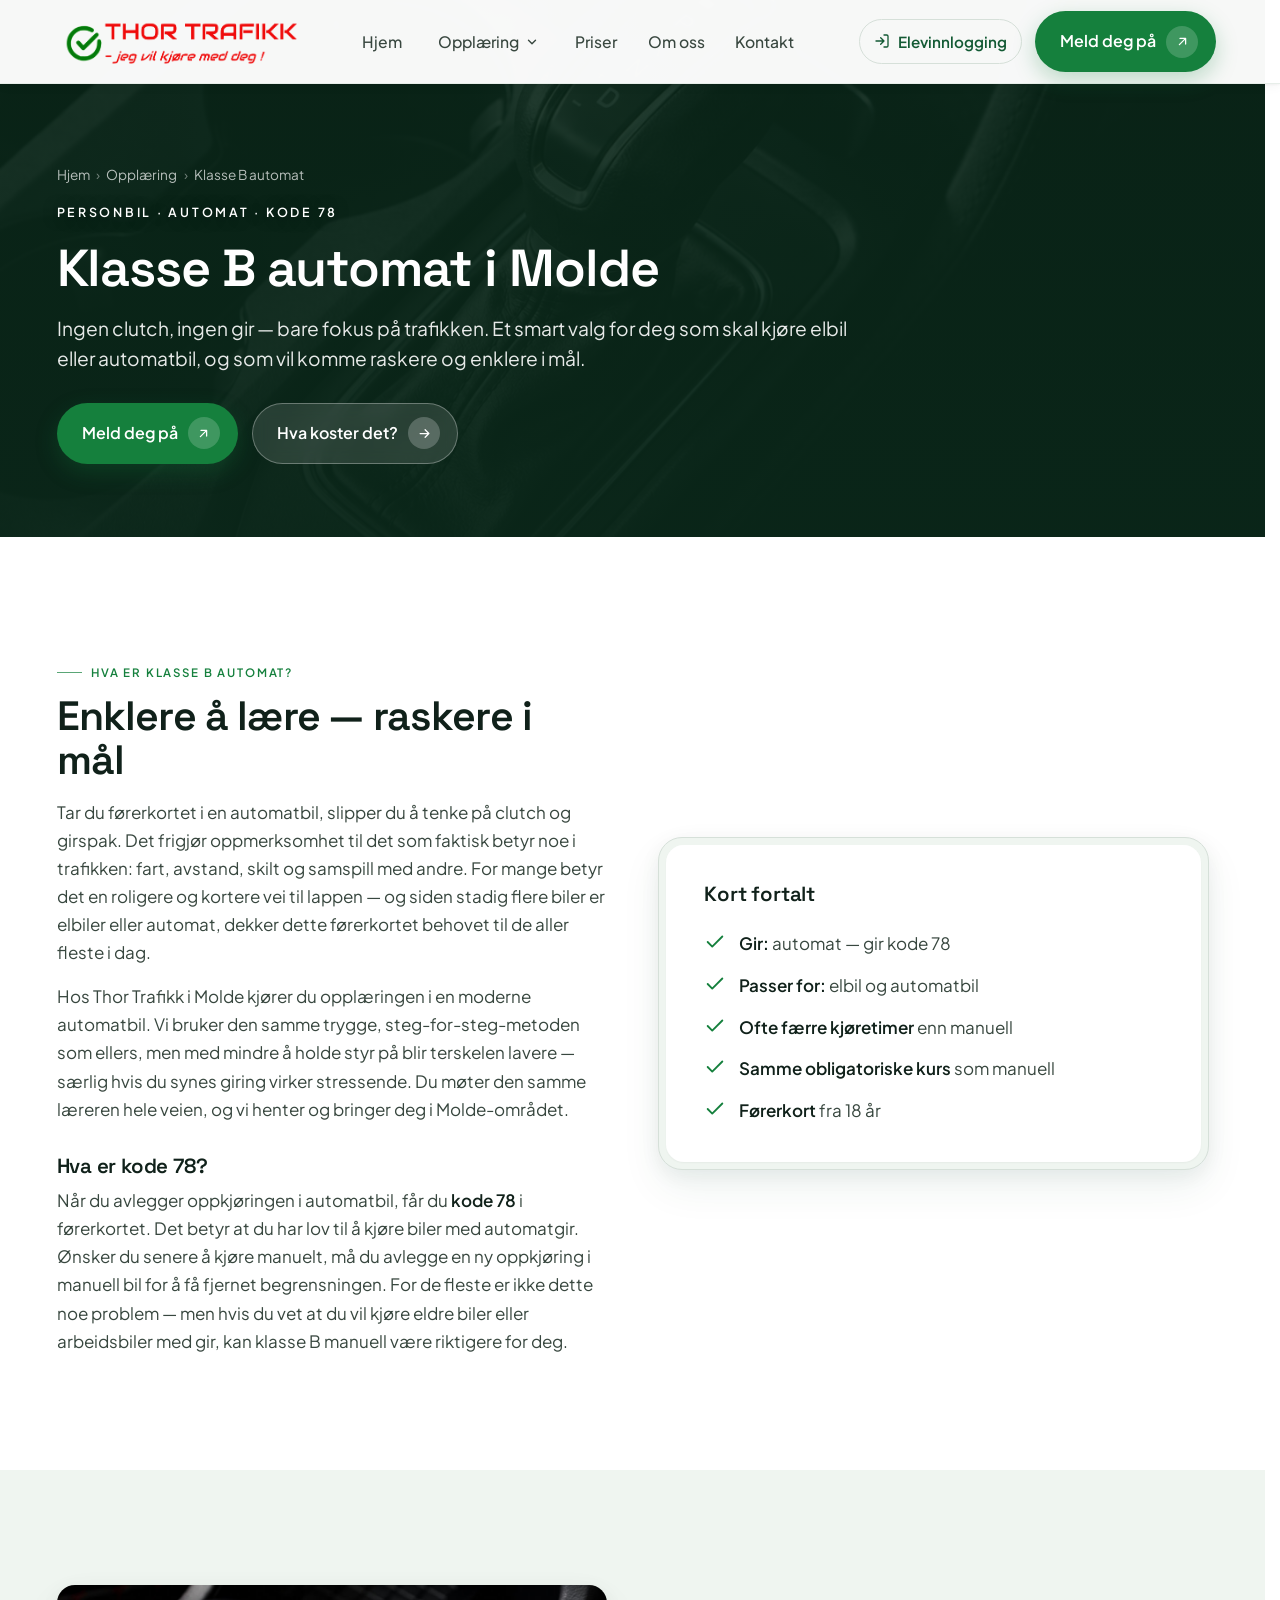
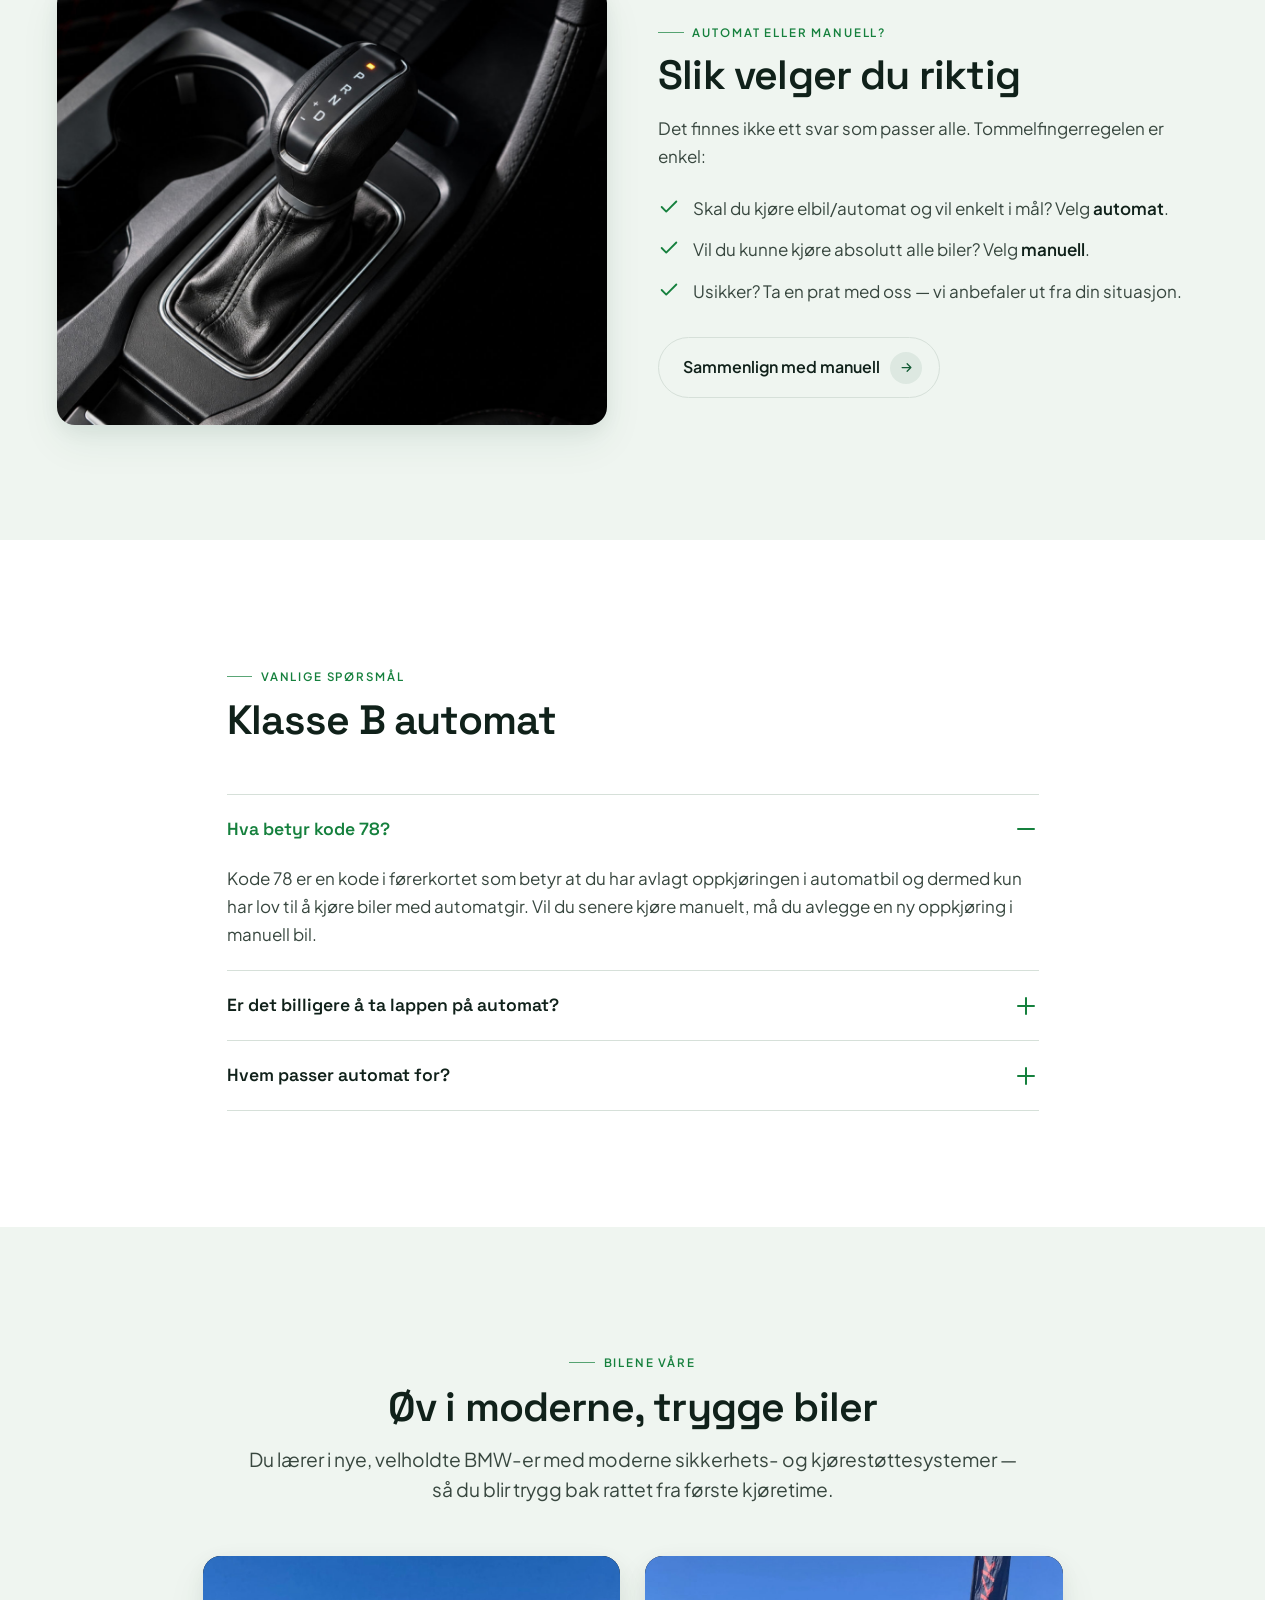
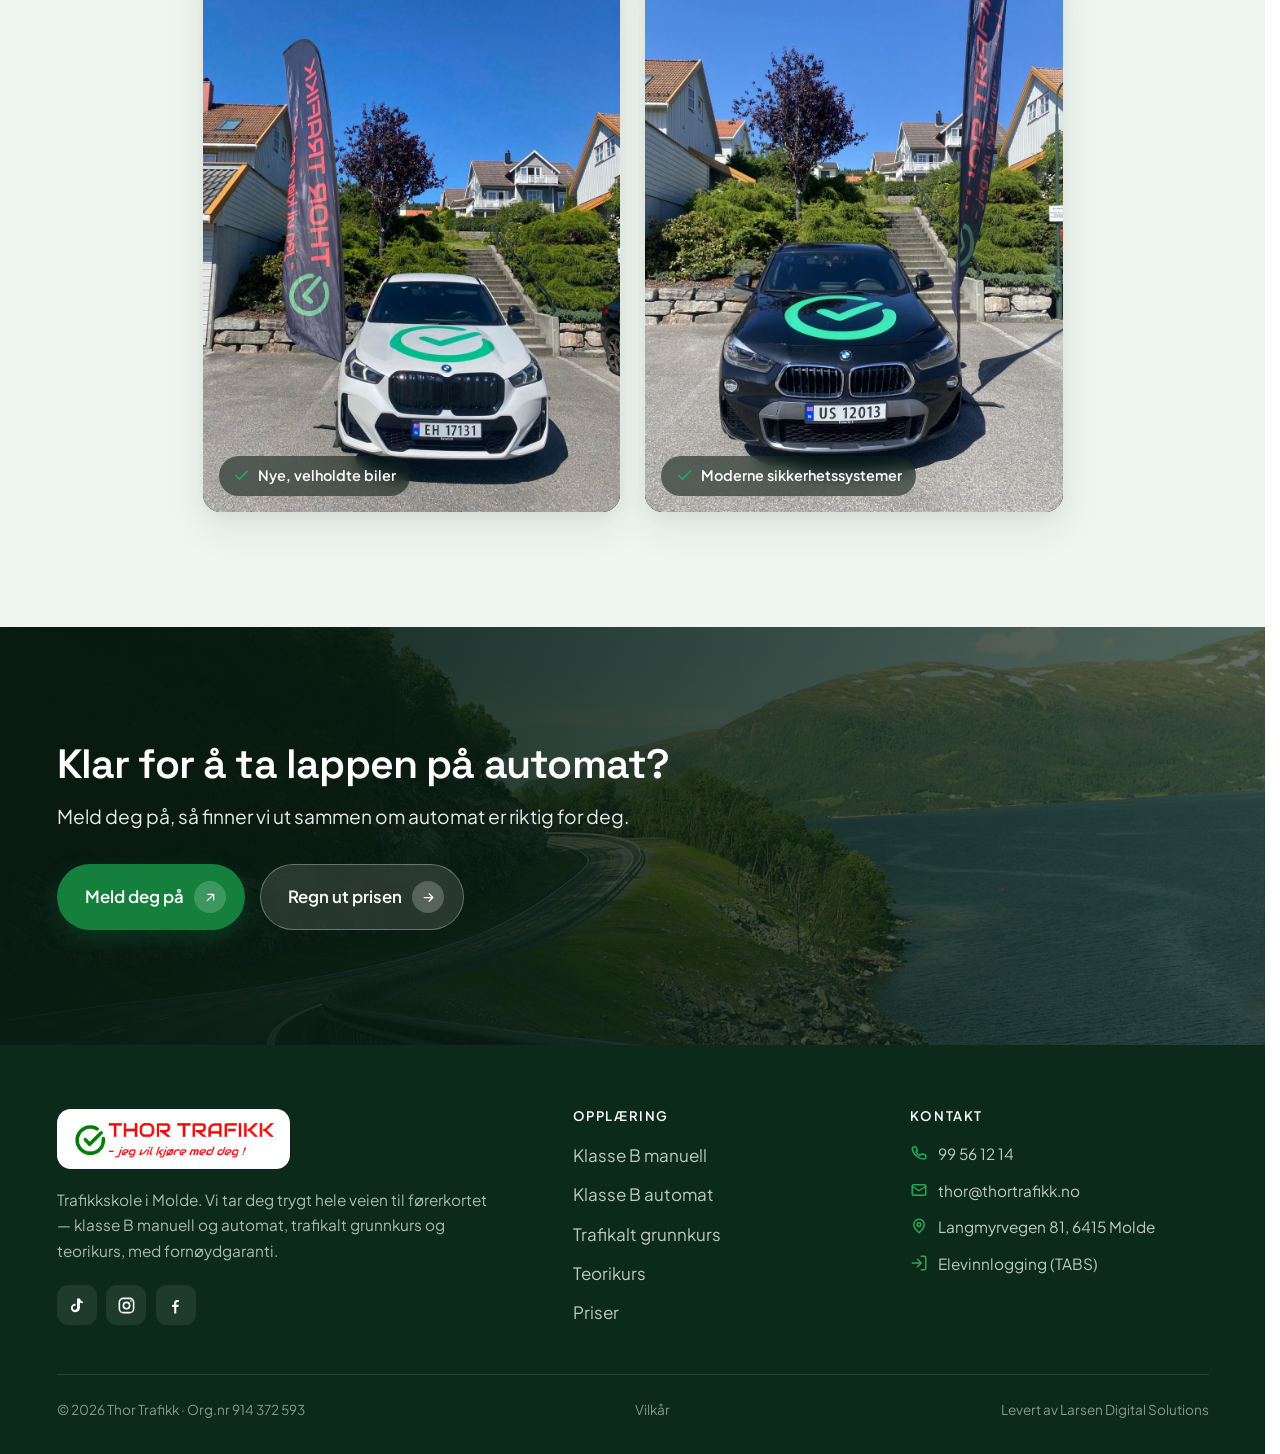
==== klasse-b-automat.html @ 15c7f337 "Thortrafikk – nettside-utkast (preview) Co-Authored-By: Claude Opus 4.8 <noreply@anthropic.com>" ====
<!DOCTYPE html>
<html lang="nb">
<head>
  <meta charset="UTF-8">
  <meta name="viewport" content="width=device-width, initial-scale=1">
  <script>document.documentElement.classList.add('js')</script>
  <title>Klasse B automat (kode 78) i Molde | Thor Trafikk</title>
  <meta name="description" content="Ta lappen på automat i Molde hos Thor Trafikk. Slipp clutch og gir — perfekt for elbil og automatbil. Lær hva kode 78 betyr, og meld deg på.">
  <link rel="canonical" href="https://www.thortrafikk.no/klasse-b-automat.html">
  <meta name="theme-color" content="#135A34">
  <link rel="icon" type="image/png" href="img/favicon.png">
  <link rel="apple-touch-icon" href="img/favicon.png">
  <meta property="og:type" content="website">
  <meta property="og:site_name" content="Thor Trafikk">
  <meta property="og:locale" content="nb_NO">
  <meta property="og:title" content="Klasse B automat (kode 78) i Molde | Thor Trafikk">
  <meta property="og:description" content="Ta lappen på automat i Molde. Slipp clutch og gir — perfekt for elbil og automatbil.">
  <meta property="og:url" content="https://www.thortrafikk.no/klasse-b-automat.html">
  <meta property="og:image" content="https://www.thortrafikk.no/img/og.jpg">
  <link rel="stylesheet" href="css/styles.css?v=4">
  <script type="application/ld+json">{"@context":"https://schema.org","@type":"BreadcrumbList","itemListElement":[{"@type":"ListItem","position":1,"name":"Hjem","item":"https://www.thortrafikk.no/"},{"@type":"ListItem","position":2,"name":"Opplæring","item":"https://www.thortrafikk.no/opplaering.html"},{"@type":"ListItem","position":3,"name":"Klasse B automat","item":"https://www.thortrafikk.no/klasse-b-automat.html"}]}</script>
  <script type="application/ld+json">{"@context":"https://schema.org","@type":"FAQPage","mainEntity":[{"@type":"Question","name":"Hva betyr kode 78?","acceptedAnswer":{"@type":"Answer","text":"Kode 78 er en kode i førerkortet som betyr at du har avlagt oppkjøringen i automatbil og dermed kun har lov til å kjøre biler med automatgir. Vil du senere kjøre manuelt, må du avlegge en ny oppkjøring i manuell bil."}},{"@type":"Question","name":"Er det billigere å ta lappen på automat?","acceptedAnswer":{"@type":"Answer","text":"De obligatoriske kursene er de samme som for manuell, så det er ikke formelt billigere. Men siden du slipper å lære clutch og gir, klarer mange seg med litt færre kjøretimer, og da kan totalprisen bli noe lavere."}},{"@type":"Question","name":"Hvem passer automat for?","acceptedAnswer":{"@type":"Answer","text":"Automat passer godt for deg som skal kjøre elbil eller automatbil, deg som vil komme raskere og enklere i mål, eller deg som synes giring er stressende. Vil du kunne kjøre alle biltyper, bør du velge manuell."}}]}</script>
  <script type="application/ld+json">{"@context":"https://schema.org","@type":"Service","name":"Klasse B automat (kode 78) — kjøreopplæring i Molde","serviceType":"Føreropplæring klasse B automat (kode 78)","provider":{"@type":"LocalBusiness","name":"Thor Trafikk","@id":"https://www.thortrafikk.no/#trafikkskole"},"areaServed":{"@type":"City","name":"Molde"},"url":"https://www.thortrafikk.no/klasse-b-automat.html","description":"Kjøreopplæring for førerkort klasse B på automatgir (kode 78) i Molde. Perfekt for elbil og automatbil."}</script>
</head>
<body>
  <a href="#hovedinnhold" class="skip-link">Hopp til innhold</a>

  <header class="nav">
    <div class="container nav__inner">
      <a class="brand" href="index.html" aria-label="Thor Trafikk, forside"><img decoding="async" class="brand__logo" src="img/logo.png" alt="Thor Trafikk" width="1054" height="199"></a>
      <nav class="nav__links" aria-label="Hovedmeny">
        <a href="index.html">Hjem</a>
        <div class="has-dd">
          <button class="dd__btn" aria-haspopup="true" aria-expanded="false">Opplæring<svg viewBox="0 0 24 24" fill="none" stroke="currentColor" stroke-width="2.4" stroke-linecap="round" stroke-linejoin="round" aria-hidden="true"><path d="m6 9 6 6 6-6"/></svg></button>
          <div class="dd__panel" role="menu">
            <a href="opplaering.html" role="menuitem"><span class="dd__ic"><svg viewBox="0 0 24 24" fill="none" stroke="currentColor" stroke-width="2" stroke-linecap="round" stroke-linejoin="round"><path d="M4 6h16M4 12h16M4 18h10"/></svg></span><span><b>All opplæring</b><span>Oversikt og slik tar du lappen</span></span></a>
            <a href="klasse-b-manuell.html" role="menuitem"><span class="dd__ic"><svg viewBox="0 0 24 24" fill="none" stroke="currentColor" stroke-width="2" stroke-linecap="round" stroke-linejoin="round"><path d="M5 13l1.5-4.5A2 2 0 0 1 8.4 7h7.2a2 2 0 0 1 1.9 1.5L19 13M5 13h14v4H5z"/><circle cx="8" cy="17" r="1.4"/><circle cx="16" cy="17" r="1.4"/></svg></span><span><b>Klasse B – manuell</b><span>Personbil med gir</span></span></a>
            <a href="klasse-b-automat.html" role="menuitem" aria-current="page"><span class="dd__ic"><svg viewBox="0 0 24 24" fill="none" stroke="currentColor" stroke-width="2" stroke-linecap="round" stroke-linejoin="round"><path d="M5 13l1.5-4.5A2 2 0 0 1 8.4 7h7.2a2 2 0 0 1 1.9 1.5L19 13M5 13h14v4H5z"/><circle cx="8" cy="17" r="1.4"/><circle cx="16" cy="17" r="1.4"/></svg></span><span><b>Klasse B – automat</b><span>Kode 78 · enklere å lære</span></span></a>
            <a href="trafikalt-grunnkurs.html" role="menuitem"><span class="dd__ic"><svg viewBox="0 0 24 24" fill="none" stroke="currentColor" stroke-width="2" stroke-linecap="round" stroke-linejoin="round"><path d="M12 3 2 8l10 5 10-5-10-5Z"/><path d="M6 10v5c0 1 2.7 2.5 6 2.5s6-1.5 6-2.5v-5"/></svg></span><span><b>Trafikalt grunnkurs</b><span>Første steg · fra 15 år</span></span></a>
            <a href="teorikurs.html" role="menuitem"><span class="dd__ic"><svg viewBox="0 0 24 24" fill="none" stroke="currentColor" stroke-width="2" stroke-linecap="round" stroke-linejoin="round"><path d="M4 5h12a2 2 0 0 1 2 2v12H6a2 2 0 0 1-2-2V5Z"/><path d="M9 9h6M9 13h4"/></svg></span><span><b>Teorikurs</b><span>Øv på teorien · gratis quiz</span></span></a>
          </div>
        </div>
        <a href="priser.html">Priser</a>
        <a href="om-oss.html">Om oss</a>
        <a href="kontakt.html">Kontakt</a>
      </nav>
      <div class="nav__cta">
        <a class="nav__login" href="https://tabs.no/start" target="_blank" rel="noopener" aria-label="Elevinnlogging i TABS (åpner nytt vindu)"><svg viewBox="0 0 24 24" fill="none" stroke="currentColor" stroke-width="2" stroke-linecap="round" stroke-linejoin="round" aria-hidden="true"><path d="M15 3h4a2 2 0 0 1 2 2v14a2 2 0 0 1-2 2h-4"/><path d="M10 17 15 12 10 7M15 12H3"/></svg> Elevinnlogging</a>
        <a class="btn btn--primary" href="kontakt.html">Meld deg på<span class="btn__icon" aria-hidden="true"><svg viewBox="0 0 24 24" fill="none" stroke="currentColor" stroke-width="2" stroke-linecap="round" stroke-linejoin="round"><path d="M7 17 17 7M8 7h9v9"/></svg></span></a>
      </div>
      <button class="nav__burger" aria-label="Åpne meny" aria-expanded="false" aria-controls="mobilmeny"><span></span><span></span><span></span></button>
    </div>
  </header>

  <div class="mobile-menu" id="mobilmeny">
    <a class="m-link" href="index.html">Hjem</a>
    <a class="m-link" href="opplaering.html">Opplæring</a>
    <div class="m-sub"><a href="klasse-b-manuell.html">Klasse B manuell</a><a href="klasse-b-automat.html">Klasse B automat</a><a href="trafikalt-grunnkurs.html">Trafikalt grunnkurs</a><a href="teorikurs.html">Teorikurs</a></div>
    <a class="m-link" href="priser.html">Priser</a>
    <a class="m-link" href="om-oss.html">Om oss</a>
    <a class="m-link" href="kontakt.html">Kontakt</a>
    <div class="mobile-menu__foot"><a class="btn btn--ghost btn--block" href="https://tabs.no/start" target="_blank" rel="noopener">Elevinnlogging<span class="btn__icon" aria-hidden="true"><svg viewBox="0 0 24 24" fill="none" stroke="currentColor" stroke-width="2" stroke-linecap="round" stroke-linejoin="round"><path d="M15 3h4a2 2 0 0 1 2 2v14a2 2 0 0 1-2 2h-4"/><path d="M10 17 15 12 10 7M15 12H3"/></svg></span></a><a class="btn btn--primary btn--block" href="kontakt.html">Meld deg på<span class="btn__icon" aria-hidden="true"><svg viewBox="0 0 24 24" fill="none" stroke="currentColor" stroke-width="2" stroke-linecap="round" stroke-linejoin="round"><path d="M7 17 17 7M8 7h9v9"/></svg></span></a></div>
  </div>

  <main id="hovedinnhold">

    <section class="subhero">
      <div class="subhero__bg" aria-hidden="true"><img decoding="async" src="img/automat.jpg" alt="" width="1920" height="900"></div>
      <div class="subhero__scrim" aria-hidden="true"></div>
      <span data-nav-sentinel style="position:absolute;top:60px;height:1px;width:1px"></span>
      <div class="container">
        <nav class="crumbs" aria-label="Brødsmuler"><a href="index.html">Hjem</a><span>›</span><a href="opplaering.html">Opplæring</a><span>›</span> Klasse B automat</nav>
        <span class="eyebrow" style="margin-top:1rem">Personbil · automat · kode 78</span>
        <h1>Klasse B automat i Molde</h1>
        <p class="lead">Ingen clutch, ingen gir — bare fokus på trafikken. Et smart valg for deg som skal kjøre elbil eller automatbil, og som vil komme raskere og enklere i mål.</p>
        <div class="btn-row"><a class="btn btn--primary" href="kontakt.html">Meld deg på<span class="btn__icon" aria-hidden="true"><svg viewBox="0 0 24 24" fill="none" stroke="currentColor" stroke-width="2" stroke-linecap="round" stroke-linejoin="round"><path d="M7 17 17 7M8 7h9v9"/></svg></span></a><a class="btn btn--glass" href="priser.html#kalkulator">Hva koster det?<span class="btn__icon" aria-hidden="true"><svg viewBox="0 0 24 24" fill="none" stroke="currentColor" stroke-width="2" stroke-linecap="round" stroke-linejoin="round"><path d="M5 12h14M13 6l6 6-6 6"/></svg></span></a></div>
      </div>
    </section>

    <section class="section">
      <div class="container">
        <div class="split">
          <div class="reveal prose">
            <span class="eyebrow">Hva er klasse B automat?</span>
            <h2 style="margin:.7rem 0 1rem">Enklere å lære — raskere i mål</h2>
            <p>Tar du førerkortet i en automatbil, slipper du å tenke på clutch og girspak. Det frigjør oppmerksomhet til det som faktisk betyr noe i trafikken: fart, avstand, skilt og samspill med andre. For mange betyr det en roligere og kortere vei til lappen — og siden stadig flere biler er elbiler eller automat, dekker dette førerkortet behovet til de aller fleste i dag.</p>
            <p>Hos Thor Trafikk i Molde kjører du opplæringen i en moderne automatbil. Vi bruker den samme trygge, steg-for-steg-metoden som ellers, men med mindre å holde styr på blir terskelen lavere — særlig hvis du synes giring virker stressende. Du møter den samme læreren hele veien, og vi henter og bringer deg i Molde-området.</p>
            <h3>Hva er kode 78?</h3>
            <p>Når du avlegger oppkjøringen i automatbil, får du <strong>kode 78</strong> i førerkortet. Det betyr at du har lov til å kjøre biler med automatgir. Ønsker du senere å kjøre manuelt, må du avlegge en ny oppkjøring i manuell bil for å få fjernet begrensningen. For de fleste er ikke dette noe problem — men hvis du vet at du vil kjøre eldre biler eller arbeidsbiler med gir, kan <a href="klasse-b-manuell.html">klasse B manuell</a> være riktigere for deg.</p>
          </div>
          <div class="reveal" data-delay="1">
            <div class="bezel"><div class="bezel__inner">
              <h3 style="margin-bottom:1rem">Kort fortalt</h3>
              <ul class="ticks">
                <li><svg viewBox="0 0 24 24" fill="none" stroke="currentColor" stroke-width="2" stroke-linecap="round" stroke-linejoin="round" aria-hidden="true"><path d="M20 6 9 17l-5-5"/></svg><span><strong>Gir:</strong> automat — gir kode 78</span></li>
                <li><svg viewBox="0 0 24 24" fill="none" stroke="currentColor" stroke-width="2" stroke-linecap="round" stroke-linejoin="round" aria-hidden="true"><path d="M20 6 9 17l-5-5"/></svg><span><strong>Passer for:</strong> elbil og automatbil</span></li>
                <li><svg viewBox="0 0 24 24" fill="none" stroke="currentColor" stroke-width="2" stroke-linecap="round" stroke-linejoin="round" aria-hidden="true"><path d="M20 6 9 17l-5-5"/></svg><span><strong>Ofte færre kjøretimer</strong> enn manuell</span></li>
                <li><svg viewBox="0 0 24 24" fill="none" stroke="currentColor" stroke-width="2" stroke-linecap="round" stroke-linejoin="round" aria-hidden="true"><path d="M20 6 9 17l-5-5"/></svg><span><strong>Samme obligatoriske kurs</strong> som manuell</span></li>
                <li><svg viewBox="0 0 24 24" fill="none" stroke="currentColor" stroke-width="2" stroke-linecap="round" stroke-linejoin="round" aria-hidden="true"><path d="M20 6 9 17l-5-5"/></svg><span><strong>Førerkort</strong> fra 18 år</span></li>
              </ul>
            </div></div>
          </div>
        </div>
      </div>
    </section>

    <section class="section section--soft">
      <div class="container">
        <div class="split split--media-first">
          <div class="split__media reveal"><img decoding="async" src="img/automat.jpg" alt="Automatbil til kjøreopplæring i Molde — Thor Trafikk" loading="lazy" width="1000" height="800"></div>
          <div class="reveal" data-delay="1">
            <span class="eyebrow">Automat eller manuell?</span>
            <h2 style="margin:.7rem 0 1rem">Slik velger du riktig</h2>
            <p class="measure">Det finnes ikke ett svar som passer alle. Tommelfingerregelen er enkel:</p>
            <ul class="ticks">
              <li><svg viewBox="0 0 24 24" fill="none" stroke="currentColor" stroke-width="2" stroke-linecap="round" stroke-linejoin="round" aria-hidden="true"><path d="M20 6 9 17l-5-5"/></svg><span>Skal du kjøre elbil/automat og vil enkelt i mål? Velg <strong>automat</strong>.</span></li>
              <li><svg viewBox="0 0 24 24" fill="none" stroke="currentColor" stroke-width="2" stroke-linecap="round" stroke-linejoin="round" aria-hidden="true"><path d="M20 6 9 17l-5-5"/></svg><span>Vil du kunne kjøre absolutt alle biler? Velg <strong>manuell</strong>.</span></li>
              <li><svg viewBox="0 0 24 24" fill="none" stroke="currentColor" stroke-width="2" stroke-linecap="round" stroke-linejoin="round" aria-hidden="true"><path d="M20 6 9 17l-5-5"/></svg><span>Usikker? Ta en prat med oss — vi anbefaler ut fra din situasjon.</span></li>
            </ul>
            <div class="btn-row mt-2"><a class="btn btn--ghost" href="klasse-b-manuell.html">Sammenlign med manuell<span class="btn__icon" aria-hidden="true"><svg viewBox="0 0 24 24" fill="none" stroke="currentColor" stroke-width="2" stroke-linecap="round" stroke-linejoin="round"><path d="M5 12h14M13 6l6 6-6 6"/></svg></span></a></div>
          </div>
        </div>
      </div>
    </section>

    <section class="section">
      <div class="container container--narrow">
        <div class="section-head reveal"><span class="eyebrow">Vanlige spørsmål</span><h2>Klasse B automat</h2></div>
        <div class="faq reveal">
          <details open id="sp-kode"><summary>Hva betyr kode 78? <span class="faq__icon" aria-hidden="true"></span></summary><div class="faq__body"><p>Kode 78 er en kode i førerkortet som betyr at du har avlagt oppkjøringen i automatbil og dermed kun har lov til å kjøre biler med automatgir. Vil du senere kjøre manuelt, må du avlegge en ny oppkjøring i manuell bil.</p></div></details>
          <details id="sp-billig"><summary>Er det billigere å ta lappen på automat? <span class="faq__icon" aria-hidden="true"></span></summary><div class="faq__body"><p>De obligatoriske kursene er de samme som for manuell, så det er ikke formelt billigere. Men siden du slipper å lære clutch og gir, klarer mange seg med litt færre kjøretimer, og da kan totalprisen bli noe lavere.</p></div></details>
          <details id="sp-passer"><summary>Hvem passer automat for? <span class="faq__icon" aria-hidden="true"></span></summary><div class="faq__body"><p>Automat passer godt for deg som skal kjøre elbil eller automatbil, deg som vil komme raskere og enklere i mål, eller deg som synes giring er stressende. Vil du kunne kjøre alle biltyper, bør du velge manuell.</p></div></details>
        </div>
      </div>
    </section>

    <!-- ===================== BILENE VÅRE ===================== -->
    <section class="section section--soft">
      <div class="container">
        <div class="section-head section-head--center reveal">
          <span class="eyebrow eyebrow--center">Bilene våre</span>
          <h2>Øv i moderne, trygge biler</h2>
          <p class="lead">Du lærer i nye, velholdte BMW-er med moderne sikkerhets- og kjørestøttesystemer — så du blir trygg bak rattet fra første kjøretime.</p>
        </div>
        <div class="cars">
          <figure class="car reveal">
            <img decoding="async" src="img/bil-hvit.jpg" alt="Skolebil hos Thor Trafikk i Molde — hvit BMW" loading="lazy" width="1080" height="1440">
            <figcaption><svg viewBox="0 0 24 24" fill="none" stroke="currentColor" stroke-width="2.4" stroke-linecap="round" stroke-linejoin="round" aria-hidden="true"><path d="M20 6 9 17l-5-5"/></svg>Nye, velholdte biler</figcaption>
          </figure>
          <figure class="car reveal" data-delay="1">
            <img decoding="async" src="img/bil-sort.jpg" alt="Skolebil hos Thor Trafikk i Molde — sort BMW" loading="lazy" width="1536" height="2048">
            <figcaption><svg viewBox="0 0 24 24" fill="none" stroke="currentColor" stroke-width="2.4" stroke-linecap="round" stroke-linejoin="round" aria-hidden="true"><path d="M20 6 9 17l-5-5"/></svg>Moderne sikkerhetssystemer</figcaption>
          </figure>
        </div>
      </div>
    </section>

    <section class="cta-band section">
      <div class="cta-band__bg" aria-hidden="true"><img decoding="async" src="img/road.jpg" alt="" loading="lazy" width="1920" height="900"></div>
      <div class="cta-band__scrim" aria-hidden="true"></div>
      <div class="container reveal"><div style="max-width:54ch"><h2>Klar for å ta lappen på automat?</h2><p class="lead mt-1">Meld deg på, så finner vi ut sammen om automat er riktig for deg.</p><div class="btn-row mt-2"><a class="btn btn--primary btn--lg" href="kontakt.html">Meld deg på<span class="btn__icon" aria-hidden="true"><svg viewBox="0 0 24 24" fill="none" stroke="currentColor" stroke-width="2" stroke-linecap="round" stroke-linejoin="round"><path d="M7 17 17 7M8 7h9v9"/></svg></span></a><a class="btn btn--glass btn--lg" href="priser.html#kalkulator">Regn ut prisen<span class="btn__icon" aria-hidden="true"><svg viewBox="0 0 24 24" fill="none" stroke="currentColor" stroke-width="2" stroke-linecap="round" stroke-linejoin="round"><path d="M5 12h14M13 6l6 6-6 6"/></svg></span></a></div></div></div>
    </section>

  </main>

  <footer class="footer">
    <div class="container">
      <div class="footer__grid">
        <div><a class="brand" href="index.html" aria-label="Thor Trafikk, forside"><img decoding="async" class="brand__logo" src="img/logo.png" alt="Thor Trafikk" width="1054" height="199"></a><p class="footer__about">Trafikkskole i Molde. Vi tar deg trygt hele veien til førerkortet — klasse B manuell og automat, trafikalt grunnkurs og teorikurs, med fornøydgaranti.</p>
          <div class="footer__social"><a href="https://www.tiktok.com/@trafikkthor" target="_blank" rel="noopener" aria-label="Følg Thor Trafikk på TikTok"><svg viewBox="0 0 24 24" fill="currentColor" aria-hidden="true"><path d="M16.5 3c.32 2.06 1.5 3.55 3.5 3.86v2.4c-1.27.09-2.5-.27-3.66-1.02v6.66c0 3.43-2.66 5.6-5.86 5.6-3.06 0-5.48-2.4-5.48-5.45 0-3.2 2.66-5.5 5.86-5.32v2.66c-.3-.08-.62-.13-.95-.13-1.5 0-2.66 1.2-2.66 2.66 0 1.5 1.16 2.66 2.66 2.66 1.55 0 2.78-1.16 2.78-2.95V3h3.27Z"/></svg></a><a href="https://www.instagram.com/thor.trafikk/" target="_blank" rel="noopener" aria-label="Følg Thor Trafikk på Instagram"><svg viewBox="0 0 24 24" fill="none" stroke="currentColor" stroke-width="2" stroke-linecap="round" stroke-linejoin="round" aria-hidden="true"><rect x="3" y="3" width="18" height="18" rx="5"/><circle cx="12" cy="12" r="4"/><circle cx="17.5" cy="6.5" r="1" fill="currentColor" stroke="none"/></svg></a><a href="https://www.facebook.com/p/Thor-Trafikk-100091266043605/" target="_blank" rel="noopener" aria-label="Følg Thor Trafikk på Facebook"><svg viewBox="0 0 24 24" fill="currentColor" aria-hidden="true"><path d="M13 22v-8h2.7l.4-3H13V9.1c0-.87.3-1.46 1.56-1.46H16.2V5.02C15.86 4.97 14.84 4.9 13.85 4.9c-2.06 0-3.47 1.26-3.47 3.57V11H7.7v3h2.68v8H13Z"/></svg></a></div></div>
        <div><h4>Opplæring</h4><ul><li><a href="klasse-b-manuell.html">Klasse B manuell</a></li><li><a href="klasse-b-automat.html">Klasse B automat</a></li><li><a href="trafikalt-grunnkurs.html">Trafikalt grunnkurs</a></li><li><a href="teorikurs.html">Teorikurs</a></li><li><a href="priser.html">Priser</a></li></ul></div>
        <div><h4>Kontakt</h4><ul class="footer__contact"><li><svg viewBox="0 0 24 24" fill="none" stroke="currentColor" stroke-width="2" stroke-linecap="round" stroke-linejoin="round" aria-hidden="true"><path d="M5 4h3l2 5-2 1.5a11 11 0 0 0 5 5L16 13l5 2v3a2 2 0 0 1-2 2A16 16 0 0 1 3 6a2 2 0 0 1 2-2Z"/></svg><a href="tel:+4799561214">99 56 12 14</a></li><li><svg viewBox="0 0 24 24" fill="none" stroke="currentColor" stroke-width="2" stroke-linecap="round" stroke-linejoin="round" aria-hidden="true"><rect x="3" y="5" width="18" height="14" rx="2"/><path d="m3 7 9 6 9-6"/></svg><a href="mailto:thor@thortrafikk.no">thor@thortrafikk.no</a></li><li><svg viewBox="0 0 24 24" fill="none" stroke="currentColor" stroke-width="2" stroke-linecap="round" stroke-linejoin="round" aria-hidden="true"><path d="M12 21s-7-6.5-7-11a7 7 0 0 1 14 0c0 4.5-7 11-7 11Z"/><circle cx="12" cy="10" r="2.5"/></svg><span>Langmyrvegen 81, 6415 Molde</span></li><li><svg viewBox="0 0 24 24" fill="none" stroke="currentColor" stroke-width="2" stroke-linecap="round" stroke-linejoin="round" aria-hidden="true"><path d="M15 3h4a2 2 0 0 1 2 2v14a2 2 0 0 1-2 2h-4"/><path d="M10 17 15 12 10 7M15 12H3"/></svg><a href="https://tabs.no/start" target="_blank" rel="noopener">Elevinnlogging (TABS)</a></li></ul></div>
      </div>
      <div class="footer__bar"><span>© <span data-year>2026</span> Thor Trafikk · Org.nr 914 372 593</span><a href="vilkar.html">Vilkår</a><span>Levert av Larsen Digital Solutions</span></div>
    </div>
  </footer>

  <div class="mbar"><a class="btn btn--ghost" href="priser.html">Se priser</a><a class="btn btn--primary" href="kontakt.html">Meld deg på<span class="btn__icon" aria-hidden="true"><svg viewBox="0 0 24 24" fill="none" stroke="currentColor" stroke-width="2" stroke-linecap="round" stroke-linejoin="round"><path d="M7 17 17 7M8 7h9v9"/></svg></span></a></div>
  <script src="js/main.js?v=5" defer></script>
</body>
</html>
---- css/styles.css ----
/* =====================================================================
   Thor Trafikk — designsystem (Molde)
   Palett: "Veibane". Grønn = funksjonell aksent (handling/godkjent),
   rød = sjelden merkevare-spark (logo, tynn understrek), gull = stjerner.
   Radius: knapper = pill, kort = 18px, input = 10px.
   Fonter: Space Grotesk (display) + Plus Jakarta Sans (brødtekst), selvhostet.
   ===================================================================== */

/* ---------- Fonter ---------- */
@font-face { font-family: 'Space Grotesk'; font-style: normal; font-weight: 500; font-display: swap; src: url('../fonts/space-grotesk-500.woff2') format('woff2'); }
@font-face { font-family: 'Space Grotesk'; font-style: normal; font-weight: 600; font-display: swap; src: url('../fonts/space-grotesk-600.woff2') format('woff2'); }
@font-face { font-family: 'Space Grotesk'; font-style: normal; font-weight: 700; font-display: swap; src: url('../fonts/space-grotesk-700.woff2') format('woff2'); }
@font-face { font-family: 'Plus Jakarta Sans'; font-style: normal; font-weight: 400; font-display: swap; src: url('../fonts/jakarta-400.woff2') format('woff2'); }
@font-face { font-family: 'Plus Jakarta Sans'; font-style: normal; font-weight: 500; font-display: swap; src: url('../fonts/jakarta-500.woff2') format('woff2'); }
@font-face { font-family: 'Plus Jakarta Sans'; font-style: normal; font-weight: 600; font-display: swap; src: url('../fonts/jakarta-600.woff2') format('woff2'); }
@font-face { font-family: 'Plus Jakarta Sans'; font-style: normal; font-weight: 700; font-display: swap; src: url('../fonts/jakarta-700.woff2') format('woff2'); }

/* ---------- Tokens ---------- */
:root {
  --ink: #10211A;          /* tekst */
  --ink-2: #38473F;        /* sekundær tekst */
  --muted: #5E6E64;        /* dempet */
  --brand: #135A34;        /* dyp gran: solid-nav-lenker, aksent på lyst */
  --brand-dark: #0D4226;
  --accent: #15803D;       /* CTA-bakgrunn (hvit tekst, AA ~5:1) */
  --accent-hover: #11682F;
  --accent-bright: #28A85A;/* dekor: fokusring, ikon-uthev */
  --spark: #D7261E;        /* logo-rød: sjelden merkevare-spark */
  --gold: #F4B740;         /* anmeldelses-stjerner */
  --bg: #FFFFFF;
  --bg-soft: #EFF5F0;      /* myk grønn seksjonsbakgrunn */
  --bg-deep: #0C2A1A;      /* mørk grønn seksjon / footer */
  --surface: #FFFFFF;
  --hairline: #D6E0D9;
  --hairline-soft: #E7EEE9;

  --r-card: 18px;
  --r-card-inner: 12px;
  --r-input: 10px;
  --r-sm: 8px;
  --r-pill: 999px;

  --shadow-sm: 0 1px 2px rgba(16,33,26,.04), 0 3px 10px rgba(16,33,26,.04);
  --shadow-md: 0 6px 20px rgba(16,33,26,.06), 0 18px 40px rgba(19,90,52,.07);
  --shadow-lg: 0 30px 70px rgba(19,90,52,.16);

  --ease: cubic-bezier(0.16, 1, 0.3, 1);
  --ease-spring: cubic-bezier(0.32, 0.72, 0, 1);

  --font-display: 'Space Grotesk', ui-sans-serif, system-ui, sans-serif;
  --font-body: 'Plus Jakarta Sans', ui-sans-serif, system-ui, sans-serif;

  --maxw: 1200px;
  --nav-h: 84px;
}

/* ---------- Reset / base ---------- */
*, *::before, *::after { box-sizing: border-box; }
* { margin: 0; }
html { scroll-behavior: smooth; -webkit-text-size-adjust: 100%; scrollbar-gutter: stable; scroll-padding-top: calc(var(--nav-h) + 16px); }
body {
  font-family: var(--font-body);
  color: var(--ink);
  background: var(--bg);
  font-size: 1.0625rem;
  line-height: 1.65;
  -webkit-font-smoothing: antialiased;
  text-rendering: optimizeLegibility;
  overflow-x: hidden;
}
img { display: block; max-width: 100%; height: auto; }
a { color: inherit; text-decoration: none; }
button { font: inherit; cursor: pointer; }
:focus-visible { outline: 2px solid var(--accent-bright); outline-offset: 3px; border-radius: 4px; }

/* ---------- Typografi ---------- */
h1, h2, h3, h4 { font-family: var(--font-display); font-weight: 600; line-height: 1.08; letter-spacing: -0.02em; color: var(--ink); }
.h-display { font-size: clamp(2.6rem, 6vw, 4.6rem); font-weight: 700; line-height: 1.02; letter-spacing: -0.03em; }
h1 { font-size: clamp(2.1rem, 4.2vw, 3.25rem); }
h2 { font-size: clamp(1.8rem, 3.2vw, 2.6rem); }
h3 { font-size: clamp(1.2rem, 1.6vw, 1.45rem); letter-spacing: -0.01em; }
p { color: var(--ink-2); }
.lead { font-size: clamp(1.1rem, 1.5vw, 1.3rem); color: var(--ink-2); line-height: 1.55; }
.measure { max-width: 62ch; }
.muted { color: var(--muted); }
strong { font-weight: 600; color: var(--ink); }
.prose p + p { margin-top: 1rem; }
.prose h3 { margin: 2rem 0 .6rem; }
.prose ul { margin: 1rem 0 0; padding-left: 0; list-style: none; display: grid; gap: .7rem; }
.prose ul li { position: relative; padding-left: 1.6rem; color: var(--ink-2); }
.prose ul li::before { content: ""; position: absolute; left: 0; top: .62em; width: 8px; height: 8px; border-radius: 50%; background: var(--accent); }

.eyebrow {
  display: inline-flex; align-items: center; gap: .55rem;
  font-family: var(--font-body); font-weight: 600;
  font-size: .72rem; letter-spacing: .16em; text-transform: uppercase;
  color: var(--accent);
}
.eyebrow::before { content: ""; width: 1.6rem; height: 1px; background: var(--accent); display: inline-block; opacity: .7; }
.eyebrow--center { justify-content: center; }

/* ---------- Layout ---------- */
.container { width: 100%; max-width: var(--maxw); margin-inline: auto; padding-inline: 24px; }
.container--narrow { max-width: 860px; }
.section { padding-block: clamp(72px, 9vw, 132px); }
.section--soft { background: var(--bg-soft); }
.section--deep { background: var(--bg-deep); color: #E8F2EC; }
.section--tight { padding-block: clamp(56px, 6vw, 88px); }
.section-head { max-width: 64ch; margin-bottom: clamp(2.2rem, 4vw, 3.4rem); }
.section-head h2 { margin-top: .8rem; }
.section-head p { margin-top: 1rem; }
.section-head--center { margin-inline: auto; text-align: center; }

.grid { display: grid; gap: clamp(1.1rem, 2vw, 1.6rem); }
@media (min-width: 768px) {
  .grid-2 { grid-template-columns: repeat(2, 1fr); }
  .grid-3 { grid-template-columns: repeat(3, 1fr); }
  .grid-4 { grid-template-columns: repeat(4, 1fr); }
}

/* ---------- Knapper ---------- */
.btn {
  display: inline-flex; align-items: center; gap: .65rem;
  font-family: var(--font-body); font-weight: 600; font-size: 1rem;
  padding: .85rem 1.05rem .85rem 1.5rem;
  border-radius: var(--r-pill); border: 1px solid transparent;
  transition: transform .4s var(--ease-spring), background-color .3s var(--ease), box-shadow .3s var(--ease), color .3s var(--ease), border-color .3s var(--ease);
  white-space: nowrap;
}
.btn:active { transform: scale(.975); }
.btn__icon { display: grid; place-items: center; width: 2rem; height: 2rem; border-radius: var(--r-pill); background: rgba(255,255,255,.18); transition: transform .45s var(--ease-spring), background-color .3s var(--ease); }
.btn__icon svg { width: 15px; height: 15px; }
.btn:hover .btn__icon { transform: translate(2px, -1px); }

.btn--primary { background: var(--accent); color: #fff; box-shadow: 0 8px 22px rgba(21,128,61,.26); }
.btn--primary:hover { background: var(--accent-hover); box-shadow: 0 12px 30px rgba(21,128,61,.32); }

.btn--ghost { background: transparent; color: var(--ink); border-color: var(--hairline); padding-left: 1.5rem; }
.btn--ghost:hover { border-color: var(--brand); background: rgba(19,90,52,.04); }
.btn--ghost .btn__icon { background: rgba(19,90,52,.08); color: var(--brand); }

.btn--glass { background: rgba(255,255,255,.12); color: #fff; border-color: rgba(255,255,255,.30); backdrop-filter: blur(8px); -webkit-backdrop-filter: blur(8px); padding-left: 1.5rem; }
.btn--glass:hover { background: rgba(255,255,255,.2); }
.btn--glass .btn__icon { background: rgba(255,255,255,.22); }

.btn--lg { font-size: 1.05rem; padding: 1rem 1.15rem 1rem 1.7rem; }
.btn--block { display: flex; justify-content: center; width: 100%; }
.btn-row { display: flex; flex-wrap: wrap; gap: .9rem; }

/* ---------- Navigasjon ---------- */
.nav { position: fixed; inset: 0 0 auto 0; z-index: 100; height: var(--nav-h); display: flex; align-items: center; transition: background-color .4s var(--ease), box-shadow .4s var(--ease), border-color .4s var(--ease); border-bottom: 1px solid transparent; }
.nav__inner { display: flex; align-items: center; justify-content: space-between; gap: 1.25rem; width: 100%; }
.nav.is-solid { background: rgba(255,255,255,.97); border-color: var(--hairline-soft); box-shadow: var(--shadow-sm); }
.brand { display: inline-flex; align-items: center; }
.brand__logo { height: 58px; width: auto; display: block; }
/* tekstlogo-fallback til ekte logo er på plass */
.brand__text { font-family: var(--font-display); font-weight: 700; font-size: 1.35rem; letter-spacing: -0.02em; color: #fff; display: inline-flex; align-items: center; gap: .55rem; transition: color .4s var(--ease); }
.nav.is-solid .brand__text { color: var(--ink); }
.brand__text .spark { color: var(--spark); }
.brand__mark { width: 30px; height: 30px; flex: none; }

.nav__links { display: none; align-items: center; gap: 1.9rem; }
.nav__links > a, .dd__btn { font-weight: 500; font-size: .98rem; color: rgba(255,255,255,.88); transition: color .25s var(--ease); background: none; border: 0; font-family: var(--font-body); }
.nav.is-solid .nav__links > a, .nav.is-solid .dd__btn { color: var(--ink-2); }
.nav__links > a:hover, .dd__btn:hover { color: #fff; }
.nav.is-solid .nav__links > a:hover, .nav.is-solid .dd__btn:hover { color: var(--brand); }
.nav__links a[aria-current="page"] { color: #fff; font-weight: 600; }
.nav.is-solid .nav__links a[aria-current="page"] { color: var(--brand); }

/* dropdown */
.has-dd { position: relative; }
.dd__btn { display: inline-flex; align-items: center; gap: .35rem; cursor: pointer; }
.dd__btn svg { width: 14px; height: 14px; transition: transform .3s var(--ease); }
.has-dd:hover .dd__btn svg, .dd__btn[aria-expanded="true"] svg { transform: rotate(180deg); }
.dd__panel {
  position: absolute; top: calc(100% + 18px); left: 50%; transform: translateX(-50%) translateY(10px);
  min-width: 372px; background: #fff; border: 1px solid var(--hairline-soft); border-radius: 22px;
  box-shadow: 0 2px 8px rgba(16,33,26,.05), 0 28px 64px rgba(16,33,26,.17); padding: .5rem;
  opacity: 0; visibility: hidden; transition: opacity .28s var(--ease), transform .45s var(--ease-spring), visibility .28s; z-index: 50;
}
/* liten pil opp mot knappen */
.dd__panel::before { content: ""; position: absolute; top: -7px; left: 50%; transform: translateX(-50%) rotate(45deg); width: 14px; height: 14px; background: #fff; border-left: 1px solid var(--hairline-soft); border-top: 1px solid var(--hairline-soft); border-radius: 4px 0 0 0; }
.has-dd:hover .dd__panel, .has-dd:focus-within .dd__panel, .dd__panel.is-open { opacity: 1; visibility: visible; transform: translateX(-50%) translateY(0); }
.dd__panel a { position: relative; display: flex; gap: .95rem; align-items: center; padding: .85rem 1rem; border-radius: 15px; color: var(--ink); transition: background-color .25s var(--ease), transform .3s var(--ease-spring); }
.dd__panel a:hover { background: var(--bg-soft); }
.dd__panel a[aria-current="page"] { background: rgba(21,128,61,.07); }
/* skille etter "All opplæring" */
.dd__panel a:first-child { margin-bottom: .5rem; }
.dd__panel a:first-child::before { content: ""; position: absolute; left: 1rem; right: 1rem; bottom: -.3rem; height: 1px; background: var(--hairline-soft); }
.dd__ic { flex: none; width: 44px; height: 44px; border-radius: 13px; display: grid; place-items: center; background: linear-gradient(150deg, rgba(40,168,90,.18), rgba(21,128,61,.10)); color: var(--accent); box-shadow: inset 0 0 0 1px rgba(21,128,61,.13); transition: background .3s var(--ease), color .3s var(--ease), transform .4s var(--ease-spring), box-shadow .3s var(--ease); }
.dd__panel a:hover .dd__ic { background: linear-gradient(150deg, var(--accent-bright), var(--accent)); color: #fff; transform: translateY(-2px); box-shadow: 0 8px 18px rgba(21,128,61,.28); }
.dd__ic svg { width: 20px; height: 20px; }
.dd__panel b { display: block; font-family: var(--font-display); font-weight: 600; font-size: 1.02rem; letter-spacing: -0.01em; }
.dd__panel a > span:last-child > span { display: block; font-size: .83rem; color: var(--muted); line-height: 1.35; margin-top: .12rem; }
/* chevron som glir inn ved hover */
.dd__panel a::after { content: ""; position: absolute; right: 1.1rem; top: 50%; width: 7px; height: 7px; border-top: 2px solid var(--accent); border-right: 2px solid var(--accent); transform: translateY(-50%) rotate(45deg) translateX(-5px); opacity: 0; transition: opacity .25s var(--ease), transform .4s var(--ease-spring); }
.dd__panel a:hover::after { opacity: 1; transform: translateY(-50%) rotate(45deg) translateX(0); }

.nav__cta { display: none; align-items: center; gap: .8rem; }
.nav__login { font-weight: 600; font-size: .95rem; color: #fff; display: inline-flex; align-items: center; gap: .45rem; padding: .55rem .9rem; border-radius: var(--r-pill); border: 1px solid rgba(255,255,255,.34); transition: background-color .25s var(--ease), border-color .25s var(--ease), color .25s var(--ease); }
.nav__login:hover { background: rgba(255,255,255,.14); }
.nav__login svg { width: 16px; height: 16px; }
.nav.is-solid .nav__login { color: var(--brand); border-color: var(--hairline); }
.nav.is-solid .nav__login:hover { background: var(--bg-soft); border-color: var(--brand); }

.nav__burger { display: flex; flex-direction: column; align-items: center; justify-content: center; gap: 5px; width: 46px; height: 46px; border-radius: 12px; background: rgba(255,255,255,.14); border: 1px solid rgba(255,255,255,.25); }
.nav.is-solid .nav__burger { background: var(--bg-soft); border-color: var(--hairline); }
.nav__burger span { display: block; width: 20px; height: 2px; background: #fff; border-radius: 2px; transition: transform .4s var(--ease-spring), opacity .25s var(--ease); }
.nav.is-solid .nav__burger span { background: var(--ink); }
.nav__burger[aria-expanded="true"] span:nth-child(1) { transform: translateY(7px) rotate(45deg); }
.nav__burger[aria-expanded="true"] span:nth-child(2) { opacity: 0; }
.nav__burger[aria-expanded="true"] span:nth-child(3) { transform: translateY(-7px) rotate(-45deg); }

@media (min-width: 1040px) {
  .nav__links, .nav__cta { display: flex; }
  .nav__burger { display: none; }
}

/* mobilmeny-overlegg */
.mobile-menu { position: fixed; inset: 0; z-index: 99; padding: calc(var(--nav-h) + 18px) 24px 28px; background: rgba(10,38,25,.97); backdrop-filter: blur(24px); -webkit-backdrop-filter: blur(24px); display: flex; flex-direction: column; gap: .1rem; overflow-y: auto; opacity: 0; visibility: hidden; transform: translateY(-8px); transition: opacity .4s var(--ease), transform .5s var(--ease-spring), visibility .4s; }
.mobile-menu.is-open { opacity: 1; visibility: visible; transform: none; }
.mobile-menu a.m-link { font-family: var(--font-display); font-weight: 600; font-size: 1.5rem; color: #fff; padding: .55rem 0; border-bottom: 1px solid rgba(255,255,255,.12); opacity: 0; transform: translateY(14px); transition: opacity .5s var(--ease), transform .6s var(--ease-spring); }
.mobile-menu.is-open a.m-link { opacity: 1; transform: none; }
.mobile-menu.is-open a.m-link:nth-child(1) { transition-delay: .06s; }
.mobile-menu.is-open a.m-link:nth-child(2) { transition-delay: .10s; }
.mobile-menu.is-open a.m-link:nth-child(3) { transition-delay: .14s; }
.mobile-menu.is-open a.m-link:nth-child(4) { transition-delay: .18s; }
.mobile-menu.is-open a.m-link:nth-child(5) { transition-delay: .22s; }
.mobile-menu.is-open a.m-link:nth-child(6) { transition-delay: .26s; }
.m-sub { display: grid; grid-template-columns: 1fr 1fr; gap: .4rem; padding: .7rem 0; opacity: 0; transform: translateY(14px); transition: opacity .5s var(--ease) .2s, transform .6s var(--ease-spring) .2s; }
.mobile-menu.is-open .m-sub { opacity: 1; transform: none; }
.m-sub a { font-size: .95rem; font-weight: 600; color: rgba(255,255,255,.92); background: rgba(255,255,255,.08); border-radius: 10px; padding: .65rem .8rem; }
.mobile-menu__foot { margin-top: auto; display: grid; gap: .8rem; padding-top: 1.4rem; }
.mobile-menu__foot .btn { width: 100%; justify-content: center; }
.mobile-menu__tel { color: #fff; font-size: 1.1rem; font-weight: 600; display: inline-flex; align-items: center; gap: .6rem; justify-content: center; }
body.menu-open { overflow: hidden; }
body.menu-open .nav { background: transparent; box-shadow: none; border-color: transparent; }
body.menu-open .brand__text { color: #fff; }

/* ---------- Hero ---------- */
.hero { position: relative; width: 100%; min-height: clamp(560px, 88vh, 820px); display: flex; align-items: center; color: #fff; isolation: isolate; }
.hero__bg { position: absolute; inset: 0; z-index: -2; overflow: hidden; }
.hero__bg img { width: 100%; height: 100%; object-fit: cover; }
.hero__scrim { position: absolute; inset: 0; z-index: -1; background: linear-gradient(90deg, rgba(8,26,17,.9) 0%, rgba(8,26,17,.66) 32%, rgba(8,26,17,.26) 60%, rgba(8,26,17,0) 84%), linear-gradient(180deg, rgba(8,26,17,.42) 0%, rgba(8,26,17,0) 26%, rgba(8,26,17,.34) 100%); }
.hero__inner { padding-top: var(--nav-h); padding-bottom: 2.5rem; }
.hero h1 { color: #fff; margin: 1.2rem 0 1.3rem; max-width: 19ch; font-size: clamp(2.35rem, 5.4vw, 4.05rem); line-height: 1.04; letter-spacing: -0.03em; text-shadow: 0 2px 34px rgba(0,0,0,.34); }
.hero .lead { color: rgba(255,255,255,.93); max-width: 54ch; text-shadow: 0 1px 14px rgba(0,0,0,.35); }
.hero .eyebrow, .subhero .eyebrow { color: rgba(255,255,255,.96); font-size: .78rem; letter-spacing: .22em; text-shadow: 0 1px 14px rgba(0,0,0,.5); }
.hero .eyebrow::before, .subhero .eyebrow::before { display: none; }
.hero .btn-row { margin-top: 2rem; }
.hero__badges { display: flex; flex-wrap: wrap; gap: 1.3rem 2rem; margin-top: 2.2rem; }
.hero__badge { display: inline-flex; align-items: center; gap: .6rem; font-weight: 600; font-size: .95rem; color: #fff; text-shadow: 0 1px 10px rgba(0,0,0,.45); }
.hero__badge svg { width: 20px; height: 20px; color: var(--accent-bright); flex: none; }

@media (prefers-reduced-motion: no-preference) {
  html.js .hero__inner > * { opacity: 0; animation: heroIn .9s var(--ease) both; }
  html.js .hero__inner > h1 { animation-delay: .12s; }
  html.js .hero__inner > .lead { animation-delay: .24s; }
  html.js .hero__inner > .btn-row { animation-delay: .36s; }
  html.js .hero__inner > .hero__badges { animation-delay: .48s; }
}
@keyframes heroIn { from { opacity: 0; transform: translateY(18px); filter: blur(6px); } to { opacity: 1; transform: none; filter: blur(0); } }

/* ---------- Sub-hero (innersider) ---------- */
.subhero { position: relative; color: #fff; isolation: isolate; overflow: hidden; padding-top: calc(var(--nav-h) + clamp(2.6rem, 7vw, 5rem)); padding-bottom: clamp(2.6rem, 7vw, 4.6rem); background: var(--bg-deep); }
.subhero__bg { position: absolute; inset: 0; z-index: -2; }
.subhero__bg img { width: 100%; height: 100%; object-fit: cover; opacity: .4; }
.subhero__scrim { position: absolute; inset: 0; z-index: -1; background: linear-gradient(180deg, rgba(10,38,25,.72), rgba(10,38,25,.93)); }
.subhero h1 { color: #fff; margin: 1rem 0 1.1rem; max-width: 20ch; }
.subhero .lead { color: rgba(255,255,255,.9); max-width: 58ch; }
.subhero .eyebrow { color: #fff; }
.subhero .btn-row { margin-top: 1.8rem; }
.crumbs { font-size: .85rem; color: rgba(255,255,255,.7); display: flex; flex-wrap: wrap; gap: .4rem; align-items: center; }
.crumbs a:hover { color: #fff; }
.crumbs span { opacity: .6; }

/* ---------- Fordeler (linjeikoner) ---------- */
.fordeler { display: grid; gap: clamp(1.8rem, 3vw, 2.6rem); }
@media (min-width: 768px) { .fordeler { grid-template-columns: repeat(3, 1fr); } }
.fordel__ic { color: var(--accent); margin-bottom: 1rem; }
.fordel__ic svg { width: 30px; height: 30px; }
.fordel h3 { font-size: 1.16rem; margin-bottom: .45rem; }
.fordel p { font-size: .98rem; }

/* ---------- Trust-stripe / stats ---------- */
.trust { background: var(--brand); color: #fff; padding-block: 22px; }
.trust__grid { display: grid; grid-template-columns: repeat(2, 1fr); gap: 1px; background: rgba(255,255,255,.16); border-radius: var(--r-card); overflow: hidden; }
@media (min-width: 768px) { .trust__grid { grid-template-columns: repeat(4, 1fr); } }
.trust__item { background: var(--brand); padding: 1.05rem 1.2rem; text-align: center; }
.trust__item--link { transition: background-color .25s var(--ease); }
.trust__item--link:hover { background: var(--brand-dark); }
.trust__item--link .trust__label { text-decoration: underline; text-underline-offset: 3px; text-decoration-color: rgba(255,255,255,.4); }
.trust__num { font-family: var(--font-display); font-weight: 700; font-size: clamp(1.35rem, 2.2vw, 1.85rem); line-height: 1.1; letter-spacing: -0.02em; display: block; }
.trust__label { display: block; margin-top: .5rem; font-size: .9rem; color: rgba(255,255,255,.8); }

.stats { display: grid; grid-template-columns: repeat(2, 1fr); gap: .6rem clamp(.8rem, 2vw, 1.2rem); max-width: 900px; margin-inline: auto; }
@media (min-width: 820px) { .stats { grid-template-columns: repeat(4, 1fr); } }
.stat { text-align: center; padding: .7rem .5rem; }
@media (min-width: 820px) { .stat + .stat { border-left: 1px solid var(--hairline-soft); } .section--deep .stat + .stat { border-left-color: rgba(255,255,255,.14); } }
.stat__num { display: block; font-family: var(--font-display); font-weight: 700; font-size: clamp(2rem, 3.4vw, 2.7rem); line-height: 1; letter-spacing: -0.03em; color: var(--accent); white-space: nowrap; }
.section--deep .stat__num { color: #fff; }
.stat__label { display: block; margin-top: .5rem; font-size: .9rem; line-height: 1.3; color: var(--muted); }
.section--deep .stat__label { color: rgba(232,242,236,.74); }

/* ---------- Kort ---------- */
.card { background: var(--surface); border-radius: var(--r-card); border: 1px solid var(--hairline-soft); box-shadow: var(--shadow-sm); transition: transform .5s var(--ease), box-shadow .5s var(--ease); }
.card:hover { transform: translateY(-4px); box-shadow: var(--shadow-md); }
.bezel { background: var(--bg-soft); border: 1px solid var(--hairline); border-radius: calc(var(--r-card) + 6px); padding: 7px; box-shadow: var(--shadow-md); }
.bezel__inner { background: var(--surface); border-radius: var(--r-card); box-shadow: inset 0 1px 0 rgba(255,255,255,.7), 0 1px 2px rgba(16,33,26,.04); padding: clamp(1.5rem, 3vw, 2.6rem); }

/* ---------- Tjeneste-/klassekort ---------- */
.svc { display: flex; flex-direction: column; overflow: hidden; }
.svc__media { position: relative; aspect-ratio: 4 / 3; overflow: hidden; background: var(--bg-soft); }
.svc__media img { width: 100%; height: 100%; object-fit: cover; transition: transform .8s var(--ease); }
.svc:hover .svc__media img { transform: scale(1.05); }
.svc__tag { position: absolute; top: 1rem; left: 1rem; z-index: 2; font-size: .72rem; font-weight: 700; letter-spacing: .08em; text-transform: uppercase; color: #fff; background: var(--accent); padding: .35rem .7rem; border-radius: var(--r-pill); }
.svc__body { padding: 1.5rem 1.5rem 1.6rem; display: flex; flex-direction: column; flex: 1; }
.svc__body h3 { margin-bottom: .5rem; }
.svc__body p { font-size: .98rem; }
.svc__meta { display: flex; flex-wrap: wrap; gap: .5rem; margin-top: 1rem; }
.svc__meta span { font-size: .82rem; font-weight: 600; color: var(--brand); background: rgba(19,90,52,.07); border: 1px solid rgba(19,90,52,.12); padding: .28rem .6rem; border-radius: var(--r-pill); }
.svc__link { margin-top: auto; padding-top: 1.1rem; font-weight: 600; color: var(--accent); display: inline-flex; align-items: center; gap: .5rem; }
.svc__link svg { width: 16px; height: 16px; transition: transform .4s var(--ease-spring); }
.svc:hover .svc__link svg { transform: translateX(4px); }

/* ---------- Prosess-steg / trinn ---------- */
.steps { counter-reset: step; }
.step { position: relative; padding: 1.8rem; }
.step__num { font-family: var(--font-display); font-weight: 700; font-size: 2.6rem; color: var(--accent-bright); line-height: 1; letter-spacing: -0.03em; opacity: .95; }
.step h3 { margin: .9rem 0 .5rem; }
.step p { font-size: .98rem; }
/* tidslinje (trinn 1–4) */
.trinn { display: grid; gap: 1.1rem; }
.trinn__item { display: grid; grid-template-columns: auto 1fr; gap: 1.2rem; align-items: start; padding: 1.4rem 1.5rem; }
.trinn__badge { font-family: var(--font-display); font-weight: 700; width: 46px; height: 46px; border-radius: 13px; display: grid; place-items: center; background: rgba(21,128,61,.1); color: var(--accent); font-size: 1.15rem; }
.trinn__item h3 { font-size: 1.12rem; margin-bottom: .35rem; }
.trinn__item p { font-size: .96rem; }

/* ---------- Sitater / anmeldelser ---------- */
.quote { display: flex; flex-direction: column; padding: 1.9rem; height: 100%; }
.quote__stars { color: var(--gold); letter-spacing: .15em; font-size: .95rem; margin-bottom: 1rem; }
.quote p { font-family: var(--font-display); font-weight: 500; font-size: 1.1rem; line-height: 1.45; color: var(--ink); letter-spacing: -0.01em; }
.quote__by { margin-top: auto; padding-top: 1.4rem; display: flex; align-items: center; gap: .8rem; }
.quote__avatar { width: 42px; height: 42px; border-radius: var(--r-pill); object-fit: cover; flex: none; display: grid; place-items: center; font-weight: 600; }
.quote__by b { font-weight: 600; font-size: .95rem; }
.quote__by span { display: block; font-size: .85rem; color: var(--muted); }
.reviews-head { display: flex; flex-wrap: wrap; align-items: center; gap: .8rem 1.4rem; }
.reviews-score { display: inline-flex; align-items: center; gap: .6rem; font-weight: 600; }
.reviews-score b { font-family: var(--font-display); font-size: 1.6rem; }
.reviews-score .stars { color: var(--gold); letter-spacing: .12em; }

/* ---------- Split ---------- */
.split { display: grid; grid-template-columns: minmax(0, 1fr); gap: clamp(1.8rem, 4vw, 3.5rem); align-items: center; }
@media (min-width: 900px) { .split { grid-template-columns: 1fr 1fr; } .split--media-first .split__media { order: -1; } }
.split__media { border-radius: var(--r-card); overflow: hidden; box-shadow: var(--shadow-md); aspect-ratio: 5 / 4; }
.split__media img { width: 100%; height: 100%; object-fit: cover; }
.split h2 { margin-bottom: 1.1rem; }

.ticks { list-style: none; padding: 0; margin: 1.5rem 0 0; display: grid; gap: .85rem; }
.ticks li { display: flex; gap: .8rem; align-items: flex-start; color: var(--ink-2); }
.ticks svg { flex: none; width: 22px; height: 22px; color: var(--accent); margin-top: 2px; }

/* ---------- Garanti-badge ---------- */
.guarantee { display: inline-flex; align-items: center; gap: .9rem; padding: .7rem 1.1rem .7rem .8rem; border-radius: var(--r-pill); background: rgba(21,128,61,.08); border: 1px solid rgba(21,128,61,.18); color: var(--brand); font-weight: 600; }
.guarantee svg { width: 24px; height: 24px; color: var(--accent); flex: none; }

/* ---------- Pakker (priser) ---------- */
.pkgs { display: grid; gap: clamp(1.1rem, 2vw, 1.5rem); }
@media (min-width: 900px) { .pkgs { grid-template-columns: repeat(3, 1fr); align-items: stretch; } }
.pkg { display: flex; flex-direction: column; padding: 1.9rem; position: relative; }
.pkg--featured { border-color: var(--accent); box-shadow: var(--shadow-md); }
.pkg__flag { position: absolute; top: -13px; left: 50%; transform: translateX(-50%); font-size: .72rem; font-weight: 700; letter-spacing: .08em; text-transform: uppercase; color: #fff; background: var(--accent); padding: .35rem .85rem; border-radius: var(--r-pill); white-space: nowrap; }
.pkg__name { font-family: var(--font-display); font-weight: 600; font-size: 1.25rem; }
.pkg__desc { font-size: .94rem; color: var(--muted); margin-top: .3rem; min-height: 2.6em; }
.pkg__price { font-family: var(--font-display); font-weight: 700; font-size: 2.4rem; letter-spacing: -0.03em; margin: 1.1rem 0 .2rem; }
.pkg__price small { font-family: var(--font-body); font-size: .9rem; font-weight: 500; color: var(--muted); letter-spacing: 0; }
.pkg__list { list-style: none; padding: 1.3rem 0; margin: 1.2rem 0 0; border-top: 1px solid var(--hairline-soft); display: grid; gap: .7rem; }
.pkg__list li { display: flex; gap: .65rem; align-items: flex-start; font-size: .96rem; color: var(--ink-2); }
.pkg__list svg { flex: none; width: 19px; height: 19px; color: var(--accent); margin-top: 3px; }
.pkg .btn { margin-top: auto; }
.price-note { font-size: .86rem; color: var(--muted); }

/* ---------- Pris-estimator ---------- */
.estimator { display: grid; gap: 1.6rem; }
@media (min-width: 880px) { .estimator { grid-template-columns: 1.3fr 1fr; align-items: stretch; } }
.est__controls { display: grid; gap: 1.5rem; align-content: start; }
.est__field > .est__label { font-weight: 600; font-size: .95rem; display: flex; justify-content: space-between; align-items: baseline; gap: 1rem; margin-bottom: .7rem; }
.est__label .est__val { font-family: var(--font-display); color: var(--accent); font-weight: 700; }
.seg { display: inline-flex; padding: 4px; gap: 4px; background: var(--bg-soft); border: 1px solid var(--hairline); border-radius: var(--r-pill); flex-wrap: wrap; }
.seg button { border: 0; background: transparent; border-radius: var(--r-pill); padding: .55rem 1.05rem; font-weight: 600; font-size: .95rem; color: var(--ink-2); transition: background-color .25s var(--ease), color .25s var(--ease), box-shadow .25s var(--ease); }
.seg button[aria-pressed="true"] { background: #fff; color: var(--brand); box-shadow: var(--shadow-sm); }
.est__range { width: 100%; accent-color: var(--accent); height: 6px; }
.est__check { display: flex; gap: .7rem; align-items: flex-start; padding: .5rem 0; }
.est__check input { width: 20px; height: 20px; accent-color: var(--accent); margin-top: 2px; flex: none; }
.est__check label { font-size: .96rem; color: var(--ink-2); }
.est__check label b { color: var(--ink); font-weight: 600; }
.est__result { background: var(--bg-deep); color: #fff; border-radius: var(--r-card); padding: clamp(1.6rem, 3vw, 2.2rem); display: flex; flex-direction: column; justify-content: center; }
.est__result .est__cap { font-size: .8rem; letter-spacing: .14em; text-transform: uppercase; color: rgba(232,242,236,.7); }
.est__total { font-family: var(--font-display); font-weight: 700; font-size: clamp(2.6rem, 6vw, 3.6rem); letter-spacing: -0.03em; line-height: 1.05; margin: .5rem 0; }
.est__break { list-style: none; padding: 1.1rem 0 0; margin: 1.1rem 0 0; border-top: 1px solid rgba(255,255,255,.16); display: grid; gap: .7rem; font-size: .92rem; color: rgba(232,242,236,.85); }
.est__break li { display: flex; justify-content: space-between; gap: 1rem; align-items: flex-start; }
.est__li { display: flex; flex-direction: column; gap: .25rem; }
.est__amt { font-variant-numeric: tabular-nums; white-space: nowrap; }
.est__tag { align-self: flex-start; font-size: .62rem; font-weight: 700; letter-spacing: .05em; text-transform: uppercase; padding: .12rem .42rem; border-radius: 5px; }
.est__tag--ob { background: rgba(40,168,90,.26); color: #c2f3d3; }
.est__tag--va { background: rgba(255,255,255,.14); color: rgba(232,242,236,.85); }
.est__disc { font-size: .82rem; color: rgba(232,242,236,.6); margin-top: 1rem; }

/* step-nummer i labels */
.est__step { display: inline-grid; place-items: center; width: 1.5rem; height: 1.5rem; border-radius: 50%; background: var(--accent); color: #fff; font-size: .8rem; font-weight: 700; margin-right: .15rem; }
.est__field > .est__label { align-items: center; }

/* obligatorisk grunnpakke-kort */
.est-pack { border: 1px solid var(--hairline); border-radius: var(--r-card); overflow: hidden; background: var(--surface); box-shadow: var(--shadow-sm); }
.est-pack__list { list-style: none; margin: 0; padding: 0; }
.est-pack__list > li { display: flex; align-items: center; justify-content: space-between; gap: .8rem; padding: .78rem .95rem; font-size: .95rem; }
.est-pack__list > li + li { border-top: 1px solid var(--hairline-soft); }
.est-pack__list label { display: flex; align-items: flex-start; gap: .65rem; cursor: pointer; margin: 0; flex: 1; }
.est-pack__list input { width: 19px; height: 19px; accent-color: var(--accent); margin-top: 1px; flex: none; }
.est-pack__name { display: flex; flex-direction: column; }
.est-pack__name b { font-weight: 600; color: var(--ink); transition: color .2s var(--ease); }
.est-pack__name small { font-size: .8rem; color: var(--muted); }
.est-pack__p { font-weight: 600; color: var(--brand); white-space: nowrap; font-size: .9rem; }
.est-pack__list input:not(:checked) ~ .est-pack__name b { color: var(--muted); text-decoration: line-through; }
.est-pack__foot { display: flex; justify-content: space-between; align-items: center; gap: 1rem; padding: .85rem 1rem; background: var(--bg-soft); border-top: 1px solid var(--hairline); }
.est-pack__foot span { font-size: .85rem; color: var(--muted); }
.est-pack__foot b { font-family: var(--font-display); font-size: 1.15rem; color: var(--brand); }

/* stepper */
.stepper { display: inline-flex; align-items: center; gap: .4rem; border: 1px solid var(--hairline); border-radius: var(--r-pill); padding: 5px; background: var(--surface); }
.stepper__btn { width: 42px; height: 42px; border-radius: 50%; border: 0; background: var(--bg-soft); color: var(--brand); font-size: 1.5rem; line-height: 1; display: grid; place-items: center; transition: background-color .2s var(--ease), transform .15s var(--ease); }
.stepper__btn:hover { background: rgba(21,128,61,.12); }
.stepper__btn:active { transform: scale(.92); }
.stepper__val { min-width: 116px; text-align: center; line-height: 1.05; }
.stepper__val span { font-family: var(--font-display); font-size: 1.6rem; font-weight: 700; color: var(--ink); }
.stepper__val small { display: block; font-size: .72rem; font-weight: 500; color: var(--muted); }
.est__check em { font-style: normal; font-weight: 700; color: var(--accent); }

/* gruppert sammendrag (obligatorisk grunnpakke med inkludert-liste) */
.est__break li.est__group { display: block; }
.est__grouptop { display: flex; justify-content: space-between; gap: 1rem; font-weight: 600; color: #fff; }
.est__sub { list-style: none; margin: .55rem 0 0; padding: 0; display: grid; gap: .32rem; }
.est__sub li { position: relative; padding-left: 1.3rem; font-size: .82rem; color: rgba(232,242,236,.66); }
.est__sub li::before { content: ""; position: absolute; left: 1px; top: .12em; width: 11px; height: 6px; border-left: 2px solid var(--accent-bright); border-bottom: 2px solid var(--accent-bright); transform: rotate(-45deg); }

/* ---------- Teoriquiz ---------- */
.quiz { max-width: 680px; margin-inline: auto; }
.quiz__card { padding: clamp(1.6rem, 3vw, 2.4rem); }
.quiz__bar { height: 6px; border-radius: var(--r-pill); background: var(--bg-soft); overflow: hidden; margin-bottom: 1.4rem; }
.quiz__bar i { display: block; height: 100%; width: 0; background: var(--accent); border-radius: var(--r-pill); transition: width .5s var(--ease); }
.quiz__count { font-size: .82rem; font-weight: 600; letter-spacing: .1em; text-transform: uppercase; color: var(--muted); }
.quiz__q { font-family: var(--font-display); font-weight: 600; font-size: clamp(1.25rem, 2.4vw, 1.6rem); letter-spacing: -0.01em; margin: .6rem 0 1.4rem; }
.quiz__opts { display: grid; gap: .7rem; }
.quiz__opt { text-align: left; display: flex; gap: .8rem; align-items: center; padding: .95rem 1.1rem; border-radius: 13px; border: 1.5px solid var(--hairline); background: #fff; font-weight: 500; color: var(--ink); transition: border-color .2s var(--ease), background-color .2s var(--ease), transform .2s var(--ease); }
.quiz__opt:hover:not(:disabled) { border-color: var(--accent); transform: translateX(2px); }
.quiz__opt .mark { flex: none; width: 26px; height: 26px; border-radius: 50%; border: 1.5px solid var(--hairline); display: grid; place-items: center; font-weight: 700; font-size: .85rem; color: var(--muted); }
.quiz__opt.is-correct { border-color: var(--accent); background: rgba(21,128,61,.08); }
.quiz__opt.is-correct .mark { background: var(--accent); border-color: var(--accent); color: #fff; }
.quiz__opt.is-wrong { border-color: var(--spark); background: rgba(215,38,30,.06); }
.quiz__opt.is-wrong .mark { background: var(--spark); border-color: var(--spark); color: #fff; }
.quiz__opt:disabled { cursor: default; }
.quiz__feedback { margin-top: 1.2rem; padding: 1rem 1.1rem; border-radius: 12px; background: var(--bg-soft); font-size: .96rem; color: var(--ink-2); display: none; }
.quiz__feedback.show { display: block; }
.quiz__feedback b { color: var(--ink); }
.quiz__actions { margin-top: 1.4rem; display: flex; justify-content: space-between; align-items: center; gap: 1rem; flex-wrap: wrap; }
.quiz__result { text-align: center; padding: 1rem 0; }
.quiz__score { font-family: var(--font-display); font-weight: 700; font-size: clamp(2.6rem, 6vw, 3.4rem); letter-spacing: -0.03em; color: var(--accent); line-height: 1; }
.quiz__result p { margin: .8rem auto 1.4rem; max-width: 46ch; }

/* ---------- CTA-band ---------- */
.cta-band { position: relative; overflow: hidden; color: #fff; isolation: isolate; }
.cta-band__bg { position: absolute; inset: 0; z-index: -2; }
.cta-band__bg img { width: 100%; height: 100%; object-fit: cover; }
.cta-band__scrim { position: absolute; inset: 0; z-index: -1; background: linear-gradient(90deg, rgba(8,26,17,.94), rgba(8,26,17,.64)); }
.cta-band h2 { color: #fff; }
.cta-band p { color: rgba(255,255,255,.9); }

/* ---------- Skjema ---------- */
.form { display: grid; gap: 1.1rem; }
.field { display: grid; gap: .45rem; }
.field label { font-weight: 600; font-size: .92rem; color: var(--ink); }
.field input, .field select, .field textarea { font: inherit; color: var(--ink); background: var(--surface); border: 1px solid var(--hairline); border-radius: var(--r-input); padding: .8rem .95rem; transition: border-color .25s var(--ease), box-shadow .25s var(--ease); }
.field input::placeholder, .field textarea::placeholder { color: #93A39A; }
.field input:focus, .field select:focus, .field textarea:focus { outline: none; border-color: var(--accent); box-shadow: 0 0 0 3px rgba(21,128,61,.15); }
.field textarea { resize: vertical; min-height: 110px; }
.field--row { display: grid; gap: 1.1rem; }
@media (min-width: 560px) { .field--row { grid-template-columns: 1fr 1fr; } }
.form__note { font-size: .85rem; color: var(--muted); }
.form__status { display: none; padding: .9rem 1.1rem; border-radius: var(--r-input); font-size: .95rem; }
.form__status.is-ok { display: block; background: rgba(21,128,61,.1); color: var(--accent); }

/* ---------- FAQ (forbedret: filter + grupper + a11y) ---------- */
.faq__filter { position: relative; margin-bottom: 1.6rem; }
.faq__filter input { width: 100%; font: inherit; border: 1px solid var(--hairline); border-radius: var(--r-pill); padding: .85rem 1.1rem .85rem 2.9rem; background: var(--surface); transition: border-color .25s var(--ease), box-shadow .25s var(--ease); }
.faq__filter input:focus { outline: none; border-color: var(--accent); box-shadow: 0 0 0 3px rgba(21,128,61,.13); }
.faq__filter svg { position: absolute; left: 1.05rem; top: 50%; transform: translateY(-50%); width: 18px; height: 18px; color: var(--muted); }
.faq__group + .faq__group { margin-top: 2.2rem; }
.faq__grouptitle { font-family: var(--font-body); font-weight: 700; font-size: .76rem; letter-spacing: .14em; text-transform: uppercase; color: var(--accent); margin-bottom: .3rem; }
.faq { border-top: 1px solid var(--hairline); }
.faq details { border-bottom: 1px solid var(--hairline); }
.faq summary { list-style: none; cursor: pointer; padding: 1.25rem 0; display: flex; justify-content: space-between; align-items: center; gap: 1rem; font-family: var(--font-display); font-weight: 600; font-size: 1.1rem; color: var(--ink); }
.faq summary::-webkit-details-marker { display: none; }
.faq summary .faq__icon { flex: none; width: 26px; height: 26px; position: relative; transition: transform .4s var(--ease-spring); }
.faq__icon::before, .faq__icon::after { content: ""; position: absolute; background: var(--accent); border-radius: 2px; }
.faq__icon::before { top: 12px; left: 4px; right: 4px; height: 2px; }
.faq__icon::after { left: 12px; top: 4px; bottom: 4px; width: 2px; transition: transform .4s var(--ease-spring); }
.faq details[open] .faq__icon::after { transform: rotate(90deg); opacity: 0; }
.faq details[open] summary { color: var(--accent); }
.faq__body { padding: 0 0 1.4rem; color: var(--ink-2); max-width: 72ch; animation: faqReveal .4s var(--ease); }
.faq__body p + p { margin-top: .8rem; }
.faq details[hidden] { display: none; }
.faq__empty { padding: 1.6rem 0; color: var(--muted); display: none; }
.faq__empty.show { display: block; }
:target.faq-target summary, details:target summary { color: var(--accent); }
@keyframes faqReveal { from { opacity: 0; transform: translateY(-4px); } to { opacity: 1; transform: none; } }

/* ---------- Kart ---------- */
.map { border-radius: var(--r-card); overflow: hidden; box-shadow: var(--shadow-md); border: 1px solid var(--hairline-soft); aspect-ratio: 16 / 11; }
.map iframe { width: 100%; height: 100%; border: 0; display: block; }

/* ---------- Kontakt-info-liste ---------- */
.info-list { list-style: none; padding: 0; display: grid; gap: 1.4rem; }
.info-list li { display: flex; gap: 1rem; align-items: flex-start; }
.info-list .info-ic { flex: none; color: var(--accent); margin-top: 2px; }
.info-list .info-ic svg { width: 22px; height: 22px; }
.info-list b { display: block; font-weight: 600; }
.info-list a, .info-list span { color: var(--ink-2); }
.info-list a:hover { color: var(--accent); }

/* ---------- Footer ---------- */
.footer { background: var(--bg-deep); color: rgba(232,242,236,.8); padding-block: clamp(3rem, 5vw, 4.5rem) 2rem; }
.footer__grid { display: grid; gap: 2.4rem; grid-template-columns: 1fr; }
@media (min-width: 760px) { .footer__grid { grid-template-columns: 1.6fr 1fr 1fr; } }
.footer .brand { margin-bottom: 1.1rem; }
.footer .brand__text { color: #fff; }
.footer__about { max-width: 40ch; font-size: .96rem; color: rgba(232,242,236,.72); }
.footer h4 { color: #fff; font-family: var(--font-body); font-size: .82rem; letter-spacing: .12em; text-transform: uppercase; margin-bottom: 1.1rem; font-weight: 600; }
.footer ul { list-style: none; padding: 0; display: grid; gap: .7rem; }
.footer a:hover { color: #fff; }
.footer__contact li { display: flex; gap: .65rem; align-items: flex-start; font-size: .96rem; }
.footer__contact svg { flex: none; width: 18px; height: 18px; color: var(--accent-bright); margin-top: 3px; }
.footer__bar { margin-top: 3rem; padding-top: 1.5rem; border-top: 1px solid rgba(255,255,255,.1); display: flex; flex-wrap: wrap; gap: .6rem 1.5rem; justify-content: space-between; font-size: .85rem; color: rgba(232,242,236,.55); }

/* ---------- Mobil sticky-bar ---------- */
.mbar { position: fixed; inset: auto 0 0 0; z-index: 90; display: grid; grid-template-columns: 1fr 1fr; gap: .6rem; padding: .6rem .8rem calc(.6rem + env(safe-area-inset-bottom)); background: rgba(255,255,255,.98); border-top: 1px solid var(--hairline); box-shadow: 0 -6px 24px rgba(16,33,26,.08); }
.mbar .btn { justify-content: center; padding: .8rem 1rem; font-size: .96rem; }
.mbar .btn__icon { width: 1.7rem; height: 1.7rem; }
@media (min-width: 1040px) { .mbar { display: none; } }
@media (max-width: 1039px) { body { padding-bottom: 74px; } }

/* ---------- Scroll-reveal ---------- */
.reveal { transition: opacity .8s var(--ease), transform .8s var(--ease); }
html.js .reveal { opacity: 0; transform: translateY(18px); }
html.js .reveal.in { opacity: 1; transform: none; }
.reveal[data-delay="1"] { transition-delay: .08s; }
.reveal[data-delay="2"] { transition-delay: .16s; }
.reveal[data-delay="3"] { transition-delay: .24s; }

/* ---------- Diverse ---------- */
.center { text-align: center; }
.mt-1 { margin-top: 1rem; } .mt-2 { margin-top: 2rem; }
.pill-note { display: inline-flex; align-items: center; gap: .5rem; font-size: .9rem; color: var(--muted); }
.pill-note svg { width: 16px; height: 16px; color: var(--accent); }
.area-tags { display: flex; flex-wrap: wrap; gap: .6rem; margin-top: 1.4rem; }
.area-tags span { font-size: .9rem; font-weight: 500; color: var(--brand); background: rgba(19,90,52,.07); border: 1px solid rgba(19,90,52,.12); padding: .4rem .85rem; border-radius: var(--r-pill); }
.skip-link { position: absolute; left: -999px; }
.skip-link:focus { left: 16px; top: 12px; z-index: 200; background: #fff; padding: .6rem 1rem; border-radius: 10px; box-shadow: var(--shadow-md); }

/* ---------- Logo i header/footer ---------- */
.brand__logo { height: 40px; width: auto; display: block; }
@media (min-width: 1040px) { .brand__logo { height: 44px; } }
.footer .brand { background: #fff; padding: 11px 16px; border-radius: 14px; }
.footer .brand__logo { height: 38px; }

/* ---------- Footer social ---------- */
.footer__social { display: flex; gap: .6rem; margin-top: 1.4rem; }
.footer__social a { width: 40px; height: 40px; border-radius: 11px; display: grid; place-items: center; background: rgba(255,255,255,.08); color: #fff; transition: background-color .25s var(--ease), transform .25s var(--ease); }
.footer__social a:hover { background: var(--accent); transform: translateY(-2px); }
.footer__social svg { width: 19px; height: 19px; }

/* ---------- Sosiale medier-seksjon ---------- */
.social { display: grid; gap: clamp(2rem, 4vw, 3.5rem); align-items: center; }
@media (min-width: 920px) { .social { grid-template-columns: 1.15fr .85fr; } }
.social__btns { display: flex; flex-wrap: wrap; gap: .8rem; margin-top: 1.9rem; }
.sbtn { display: inline-flex; align-items: center; gap: .75rem; padding: .7rem 1.15rem; border-radius: 14px; border: 1px solid var(--hairline); background: var(--surface); font-weight: 600; color: var(--ink); transition: transform .3s var(--ease), border-color .3s var(--ease), box-shadow .3s var(--ease); }
.sbtn:hover { transform: translateY(-2px); box-shadow: var(--shadow-md); }
.sbtn svg { width: 24px; height: 24px; flex: none; }
.sbtn span { display: flex; flex-direction: column; line-height: 1.18; }
.sbtn small { font-weight: 500; font-size: .8rem; color: var(--muted); }
.sbtn--tiktok svg { color: #111; } .sbtn--tiktok:hover { border-color: #111; }
.sbtn--ig svg { color: #C13584; } .sbtn--ig:hover { border-color: #C13584; }
.sbtn--fb svg { color: #1877F2; } .sbtn--fb:hover { border-color: #1877F2; }

/* TikTok-kort (telefon-mockup) */
/* iPhone-mockup med ekte TikTok-video */
.iphone { position: relative; width: min(300px, 80vw); margin-inline: auto;
  border-radius: 54px; padding: 12px;
  background: linear-gradient(145deg, #e6e7ea 0%, #9a9ca1 9%, #3f4146 26%, #2b2d31 50%, #3f4146 74%, #9a9ca1 92%, #e6e7ea 100%);
  box-shadow: 0 38px 80px rgba(8,26,17,.42), 0 6px 16px rgba(8,26,17,.28), inset 0 0 0 1px rgba(255,255,255,.18);
  transition: transform .5s var(--ease-spring); }
.iphone:hover { transform: translateY(-6px); }
.iphone__screen { position: relative; width: 100%; aspect-ratio: 9 / 19.5; border-radius: 43px; overflow: hidden; background: #000; box-shadow: inset 0 0 0 3px #0a0a0b; }
.iphone__video { position: absolute; top: 34px; left: 0; width: 100%; height: calc(100% - 34px); border: 0; display: block; background: #000; }
.iphone__island { position: absolute; top: 13px; left: 50%; transform: translateX(-50%); width: 33%; height: 25px; background: #000; border-radius: 999px; z-index: 3; box-shadow: 0 1px 3px rgba(0,0,0,.5); }
.iphone__island::after { content: ""; position: absolute; right: 14%; top: 50%; transform: translateY(-50%); width: 9px; height: 9px; border-radius: 50%; background: radial-gradient(circle at 35% 30%, #25406b, #060a12 70%); box-shadow: inset 0 0 0 1px rgba(90,130,200,.35); }
.iphone__poster { position: absolute; inset: 0; display: block; z-index: 1; width: 100%; padding: 0; border: 0; background: transparent; cursor: pointer; }
.iphone__poster img { width: 100%; height: 100%; object-fit: cover; display: block; }
.iphone__user { position: absolute; top: 44px; left: 14px; z-index: 2; display: inline-flex; align-items: center; gap: .5rem; color: #fff; font-family: var(--font-display); font-weight: 700; font-size: .95rem; text-shadow: 0 1px 5px rgba(0,0,0,.6); }
.iphone__user img { width: 22px; height: 22px; border-radius: 50%; border: 1.5px solid rgba(255,255,255,.75); background: #fff; }
.iphone__poster::after { content: ""; position: absolute; inset: 0; background: linear-gradient(to bottom, rgba(0,0,0,.2), transparent 22%, transparent 60%, rgba(0,0,0,.55)); }
.iphone__tt { position: absolute; top: 15px; right: 15px; z-index: 2; color: #fff; filter: drop-shadow(0 1px 3px rgba(0,0,0,.5)); }
.iphone__tt svg { width: 22px; height: 22px; display: block; }
.iphone__play { position: absolute; top: 50%; left: 50%; transform: translate(-50%, -50%); z-index: 2; width: 64px; height: 64px; border-radius: 50%; display: grid; place-items: center; background: rgba(255,255,255,.18); border: 1.5px solid rgba(255,255,255,.6); -webkit-backdrop-filter: blur(6px); backdrop-filter: blur(6px); color: #fff; transition: transform .35s var(--ease-spring), background-color .3s var(--ease); }
.iphone__poster:hover .iphone__play { transform: translate(-50%, -50%) scale(1.09); background: rgba(255,255,255,.3); }
.iphone__play svg { width: 26px; height: 26px; margin-left: 3px; }
.iphone__handle { position: absolute; left: 15px; bottom: 14px; z-index: 2; color: #fff; font-family: var(--font-display); font-weight: 700; font-size: 1rem; text-shadow: 0 1px 6px rgba(0,0,0,.55); }
.iphone__btn { position: absolute; z-index: 1; background: linear-gradient(#42454b, #25272b); border-radius: 2px; box-shadow: inset 0 1px 0 rgba(255,255,255,.12); }
.iphone__btn--action { left: -3px; top: 18%; width: 3px; height: 4.5%; border-radius: 3px 0 0 3px; }
.iphone__btn--up { left: -3px; top: 27%; width: 3px; height: 9%; border-radius: 3px 0 0 3px; }
.iphone__btn--down { left: -3px; top: 38.5%; width: 3px; height: 9%; border-radius: 3px 0 0 3px; }
.iphone__btn--power { right: -3px; top: 30%; width: 3px; height: 13%; border-radius: 0 3px 3px 0; }
@media (prefers-reduced-motion: reduce) { .iphone { transition: none !important; } }

/* portrett-media (ekte stående foto) */
.split__media--tall { aspect-ratio: 4 / 5; }

/* Google-anmeldelser badge */
.gbadge { display: inline-flex; align-items: center; gap: .7rem; background: var(--surface); border: 1px solid var(--hairline); border-radius: var(--r-pill); padding: .5rem 1rem .5rem .6rem; box-shadow: var(--shadow-sm); }
.gbadge__g { width: 30px; height: 30px; flex: none; }
.gbadge b { font-family: var(--font-display); font-size: 1.05rem; }
.gbadge .stars { color: var(--gold); letter-spacing: .06em; font-size: .9rem; margin-left: .15rem; }
.gbadge span { color: var(--muted); font-size: .85rem; }
.gbadge--light { background: rgba(255,255,255,.07); border-color: rgba(255,255,255,.18); color: #fff; }
.gbadge--light span { color: rgba(232,242,236,.72); }
.quote__src { font-size: .78rem; color: var(--muted); display: inline-flex; align-items: center; gap: .35rem; margin-top: .15rem; }

/* ---------- Bilene våre (galleri) ---------- */
.cars { display: grid; gap: clamp(1.1rem, 2vw, 1.6rem); max-width: 860px; margin-inline: auto; }
@media (min-width: 700px) { .cars { grid-template-columns: 1fr 1fr; } }
.car { position: relative; margin: 0; border-radius: var(--r-card); overflow: hidden; box-shadow: var(--shadow-md); background: #000; aspect-ratio: 3 / 4; }
.car img { width: 100%; height: 100%; object-fit: cover; transition: transform .8s var(--ease); }
.car:hover img { transform: scale(1.04); }
.car figcaption { position: absolute; left: 1rem; bottom: 1rem; z-index: 2; display: inline-flex; align-items: center; gap: .5rem; background: rgba(8,26,17,.55); backdrop-filter: blur(8px); -webkit-backdrop-filter: blur(8px); color: #fff; font-weight: 600; font-size: .9rem; padding: .5rem .9rem; border-radius: var(--r-pill); }
.car figcaption svg { width: 17px; height: 17px; color: var(--accent-bright); flex: none; }

/* ---------- Redusert bevegelse ---------- */
@media (prefers-reduced-motion: reduce) {
  * { scroll-behavior: auto !important; }
  .reveal { opacity: 1 !important; transform: none !important; transition: none !important; }
  .btn, .card, .svc__media img, .quiz__bar i { transition: none !important; }
}
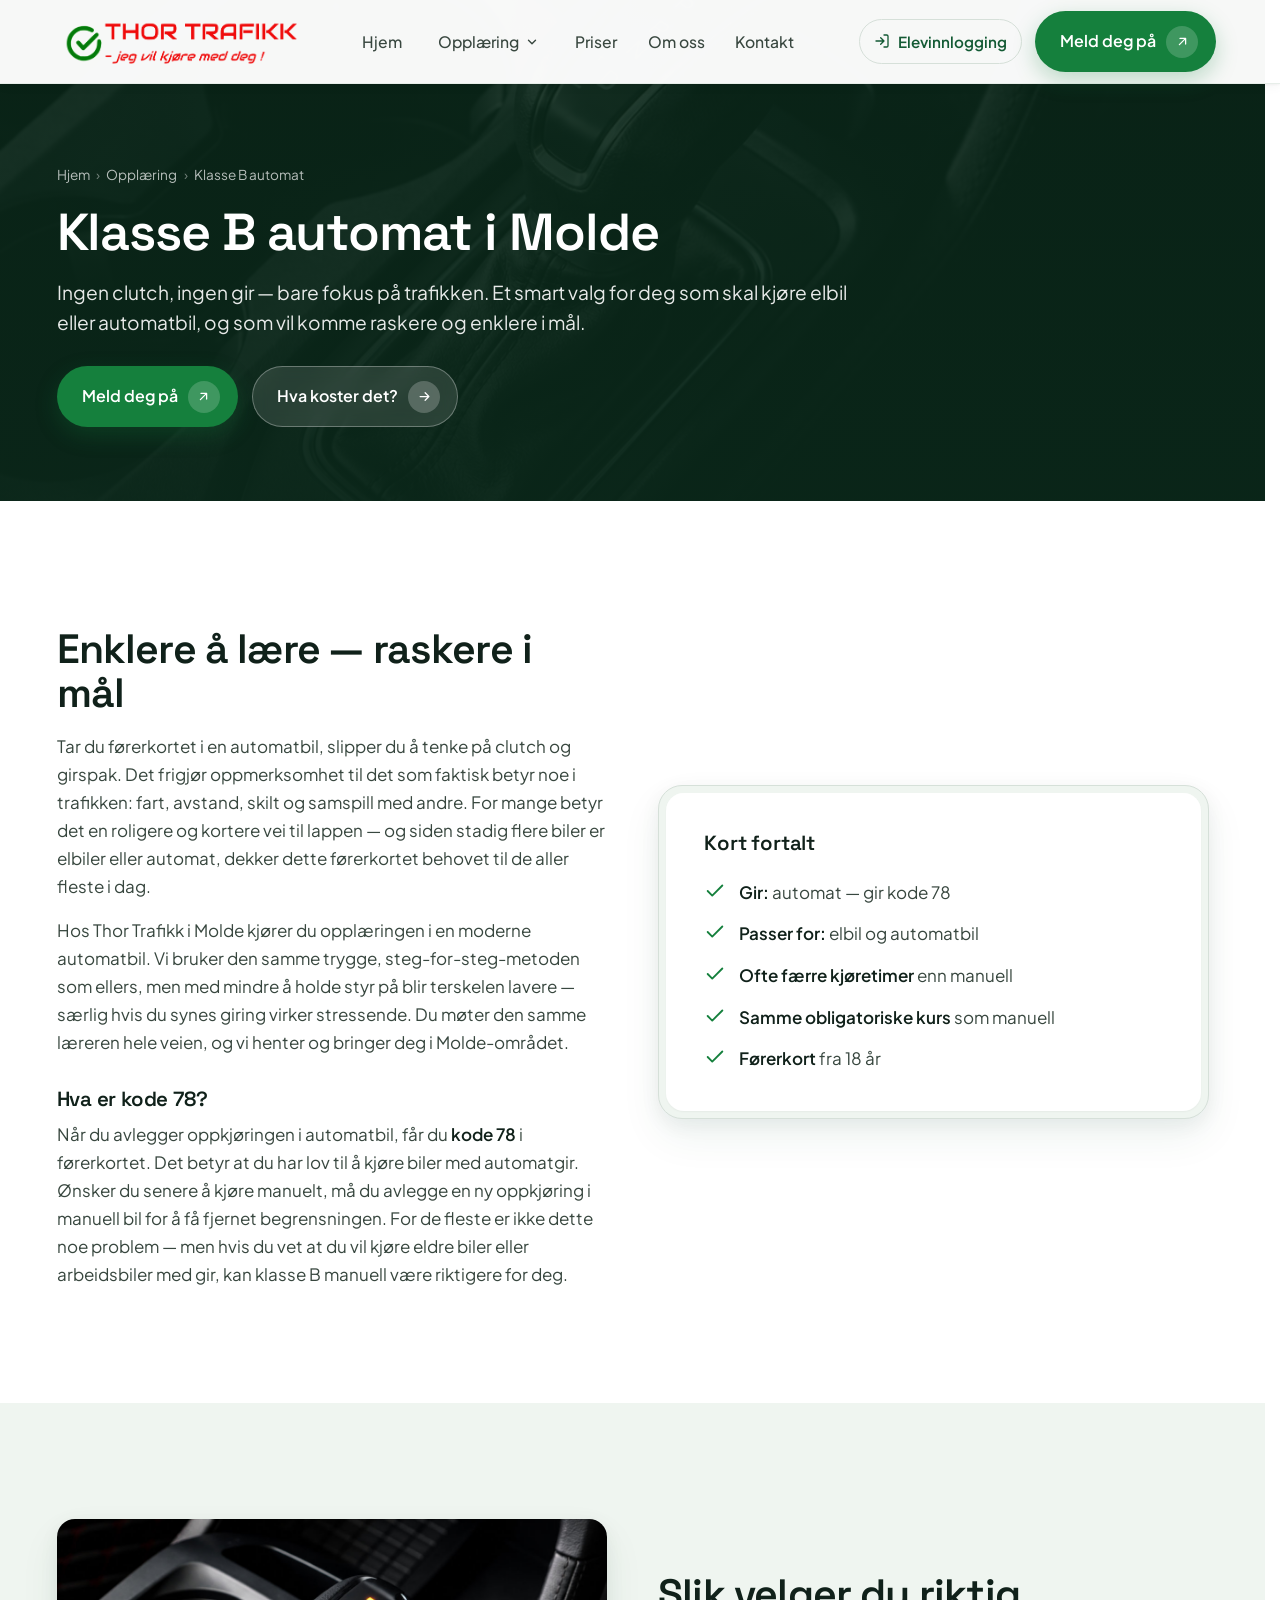
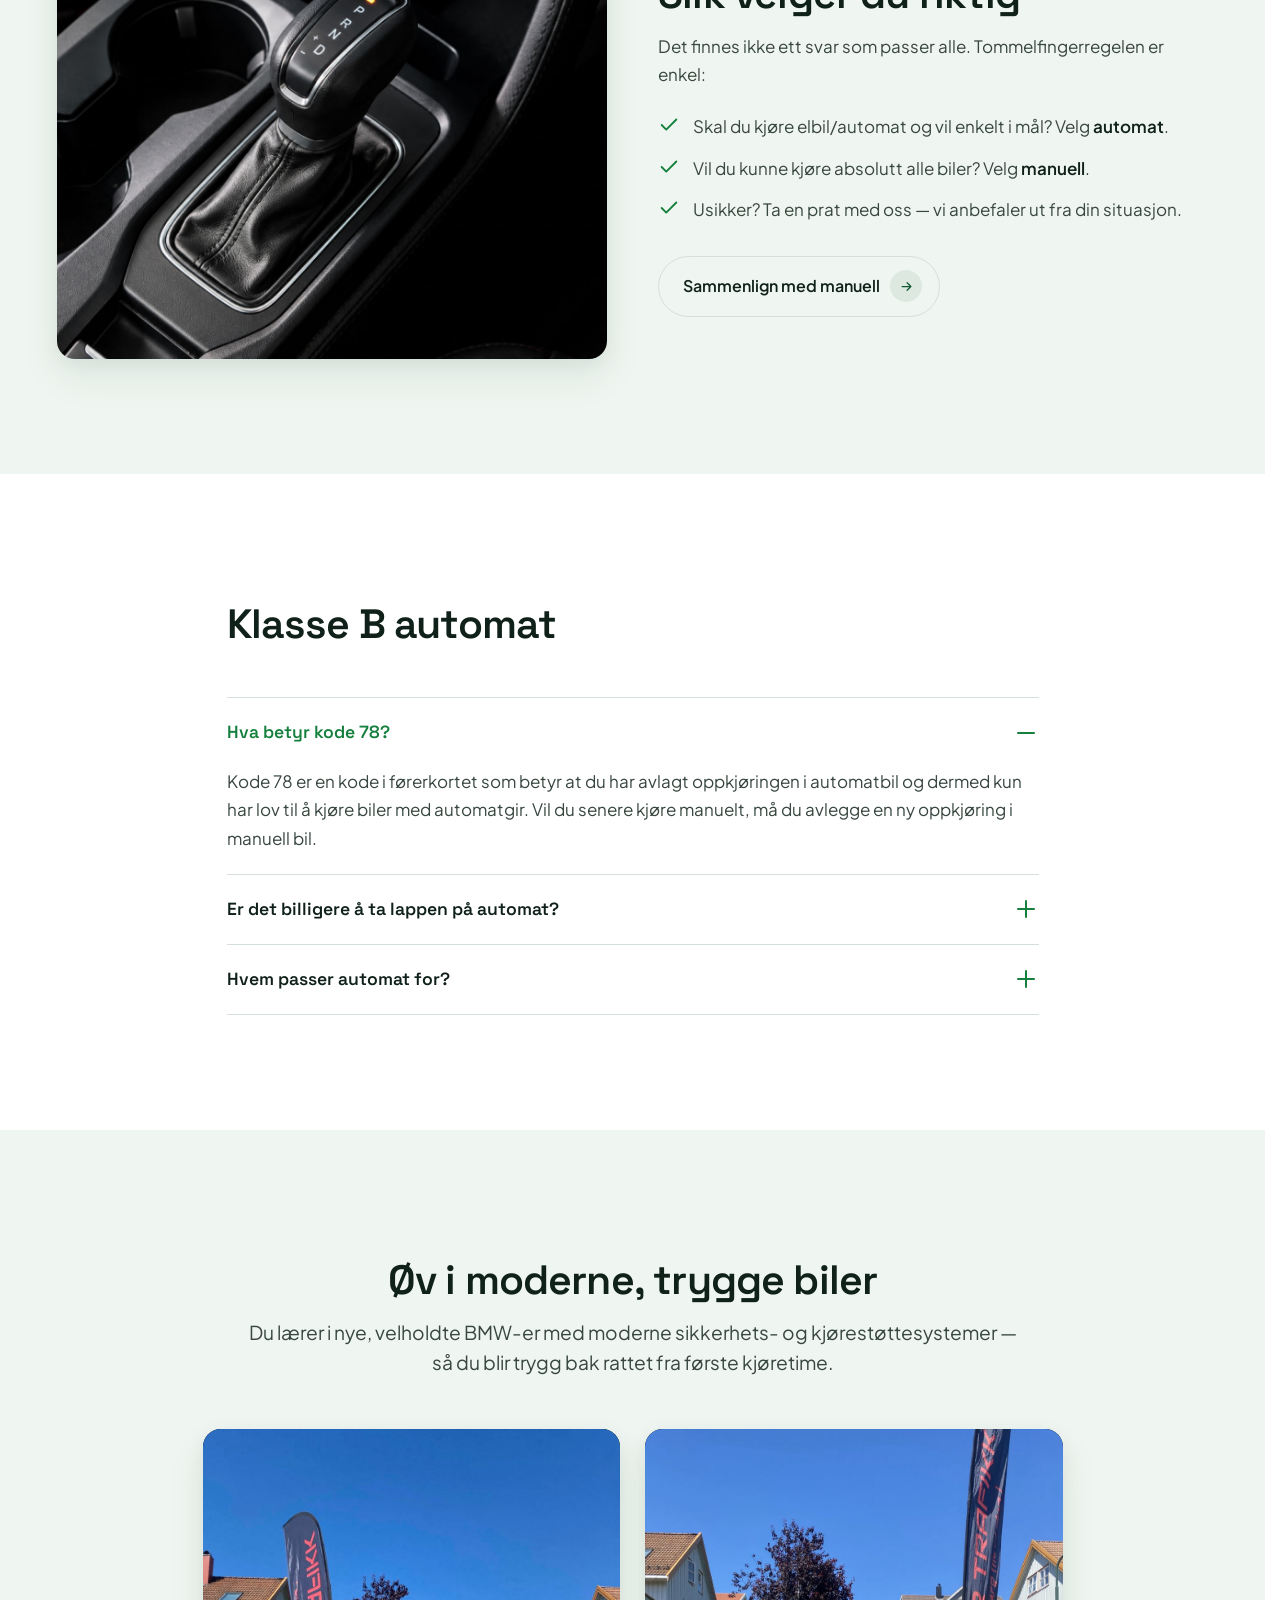
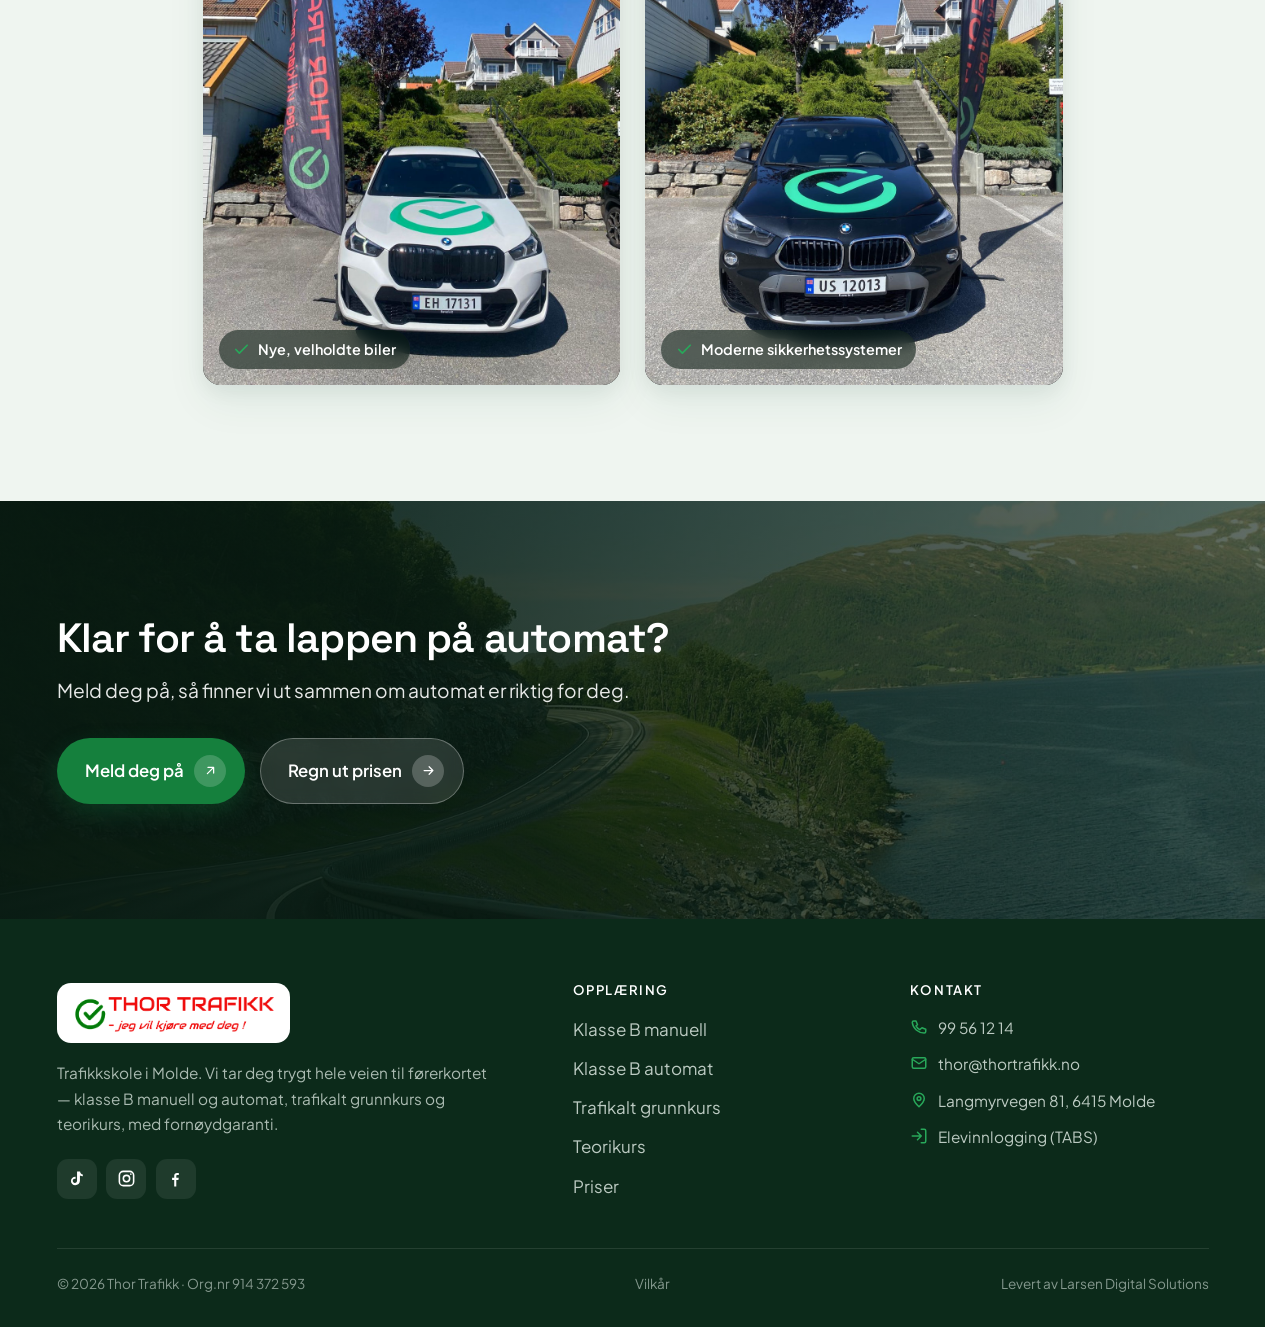
==== commit b74e3288: "site-wide: fjernet alle seksjon-etiketter + tall-rad i anmeldelser — enklere og roligere Co-Authored" ====
--- a/klasse-b-automat.html
+++ b/klasse-b-automat.html
@@ -70,8 +70,7 @@
       <span data-nav-sentinel style="position:absolute;top:60px;height:1px;width:1px"></span>
       <div class="container">
         <nav class="crumbs" aria-label="Brødsmuler"><a href="index.html">Hjem</a><span>›</span><a href="opplaering.html">Opplæring</a><span>›</span> Klasse B automat</nav>
-        <span class="eyebrow" style="margin-top:1rem">Personbil · automat · kode 78</span>
-        <h1>Klasse B automat i Molde</h1>
+        <h1 style="margin-top:1.1rem">Klasse B automat i Molde</h1>
         <p class="lead">Ingen clutch, ingen gir — bare fokus på trafikken. Et smart valg for deg som skal kjøre elbil eller automatbil, og som vil komme raskere og enklere i mål.</p>
         <div class="btn-row"><a class="btn btn--primary" href="kontakt.html">Meld deg på<span class="btn__icon" aria-hidden="true"><svg viewBox="0 0 24 24" fill="none" stroke="currentColor" stroke-width="2" stroke-linecap="round" stroke-linejoin="round"><path d="M7 17 17 7M8 7h9v9"/></svg></span></a><a class="btn btn--glass" href="priser.html#kalkulator">Hva koster det?<span class="btn__icon" aria-hidden="true"><svg viewBox="0 0 24 24" fill="none" stroke="currentColor" stroke-width="2" stroke-linecap="round" stroke-linejoin="round"><path d="M5 12h14M13 6l6 6-6 6"/></svg></span></a></div>
       </div>
@@ -81,7 +80,6 @@
       <div class="container">
         <div class="split">
           <div class="reveal prose">
-            <span class="eyebrow">Hva er klasse B automat?</span>
             <h2 style="margin:.7rem 0 1rem">Enklere å lære — raskere i mål</h2>
             <p>Tar du førerkortet i en automatbil, slipper du å tenke på clutch og girspak. Det frigjør oppmerksomhet til det som faktisk betyr noe i trafikken: fart, avstand, skilt og samspill med andre. For mange betyr det en roligere og kortere vei til lappen — og siden stadig flere biler er elbiler eller automat, dekker dette førerkortet behovet til de aller fleste i dag.</p>
             <p>Hos Thor Trafikk i Molde kjører du opplæringen i en moderne automatbil. Vi bruker den samme trygge, steg-for-steg-metoden som ellers, men med mindre å holde styr på blir terskelen lavere — særlig hvis du synes giring virker stressende. Du møter den samme læreren hele veien, og vi henter og bringer deg i Molde-området.</p>
@@ -109,7 +107,6 @@
         <div class="split split--media-first">
           <div class="split__media reveal"><img decoding="async" src="img/automat.jpg" alt="Automatbil til kjøreopplæring i Molde — Thor Trafikk" loading="lazy" width="1000" height="800"></div>
           <div class="reveal" data-delay="1">
-            <span class="eyebrow">Automat eller manuell?</span>
             <h2 style="margin:.7rem 0 1rem">Slik velger du riktig</h2>
             <p class="measure">Det finnes ikke ett svar som passer alle. Tommelfingerregelen er enkel:</p>
             <ul class="ticks">
@@ -125,7 +122,7 @@
 
     <section class="section">
       <div class="container container--narrow">
-        <div class="section-head reveal"><span class="eyebrow">Vanlige spørsmål</span><h2>Klasse B automat</h2></div>
+        <div class="section-head reveal"><h2>Klasse B automat</h2></div>
         <div class="faq reveal">
           <details open id="sp-kode"><summary>Hva betyr kode 78? <span class="faq__icon" aria-hidden="true"></span></summary><div class="faq__body"><p>Kode 78 er en kode i førerkortet som betyr at du har avlagt oppkjøringen i automatbil og dermed kun har lov til å kjøre biler med automatgir. Vil du senere kjøre manuelt, må du avlegge en ny oppkjøring i manuell bil.</p></div></details>
           <details id="sp-billig"><summary>Er det billigere å ta lappen på automat? <span class="faq__icon" aria-hidden="true"></span></summary><div class="faq__body"><p>De obligatoriske kursene er de samme som for manuell, så det er ikke formelt billigere. Men siden du slipper å lære clutch og gir, klarer mange seg med litt færre kjøretimer, og da kan totalprisen bli noe lavere.</p></div></details>
@@ -138,7 +135,6 @@
     <section class="section section--soft">
       <div class="container">
         <div class="section-head section-head--center reveal">
-          <span class="eyebrow eyebrow--center">Bilene våre</span>
           <h2>Øv i moderne, trygge biler</h2>
           <p class="lead">Du lærer i nye, velholdte BMW-er med moderne sikkerhets- og kjørestøttesystemer — så du blir trygg bak rattet fra første kjøretime.</p>
         </div>
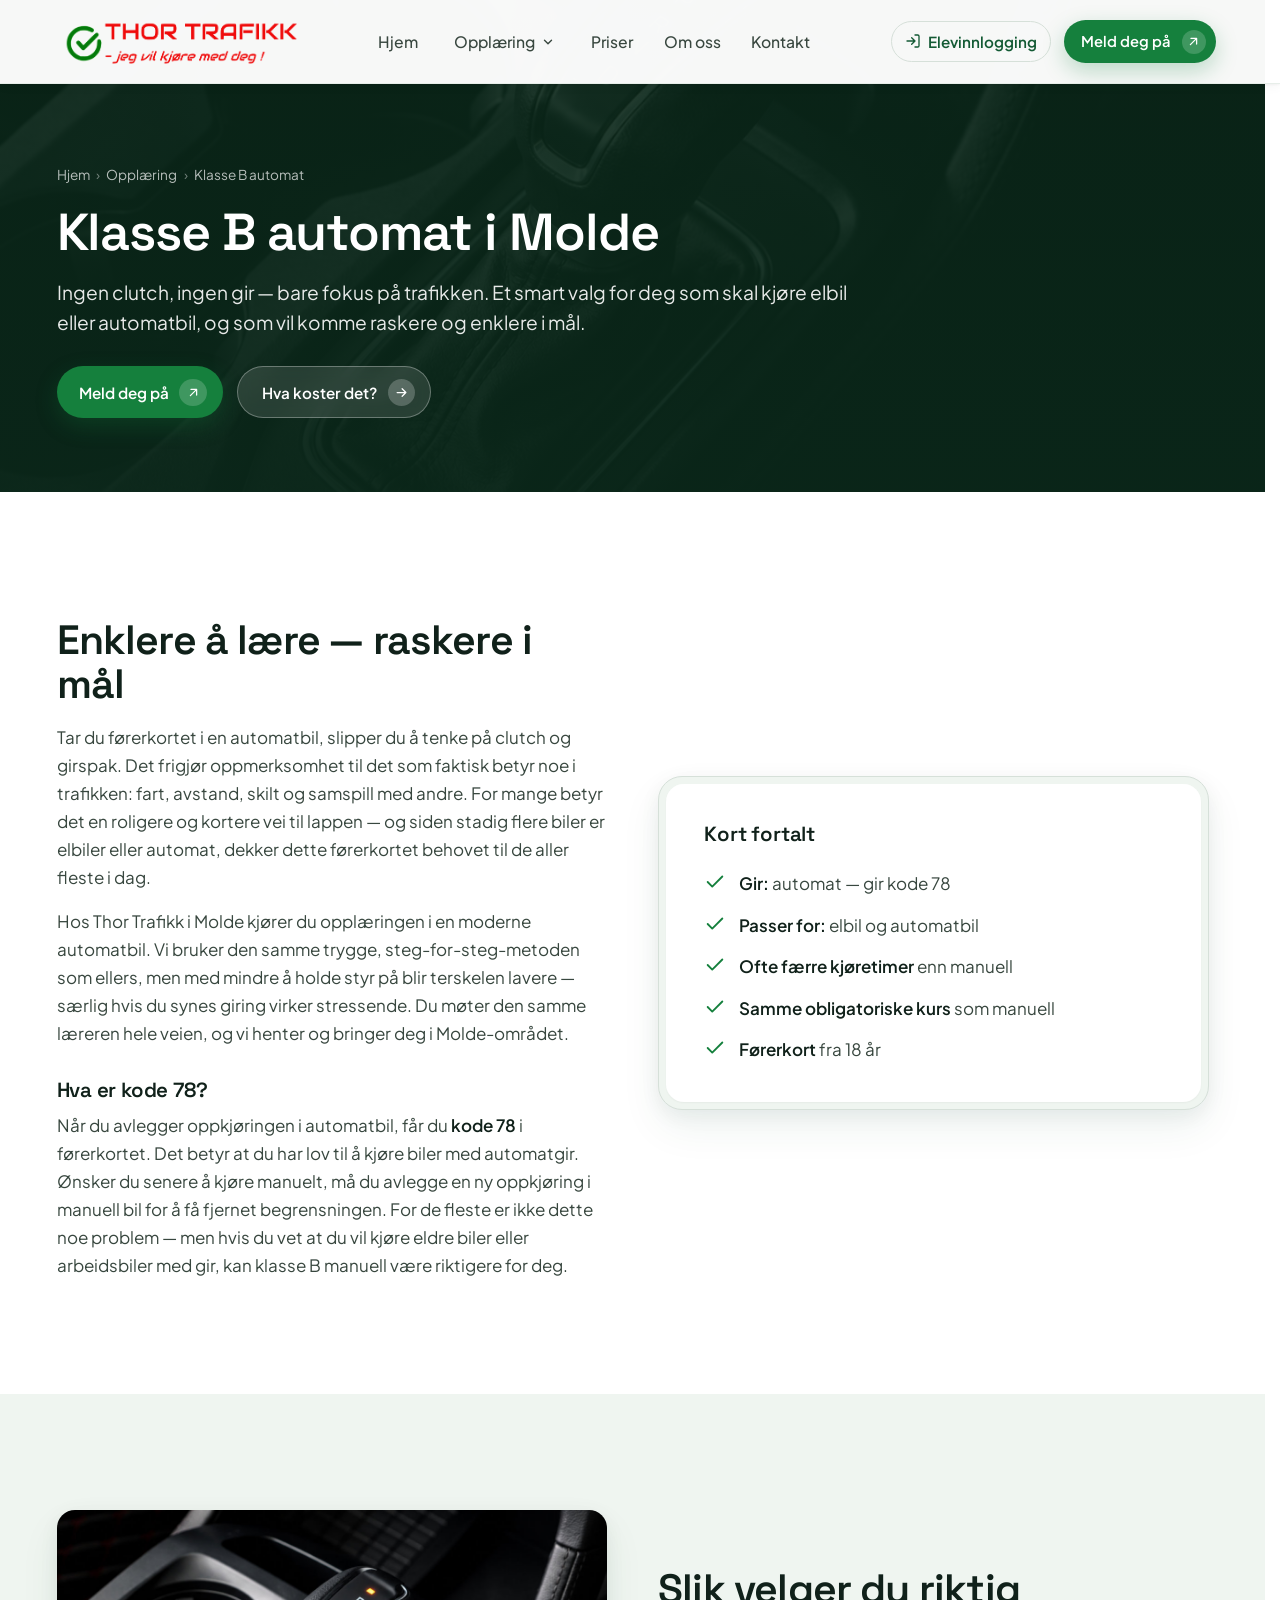
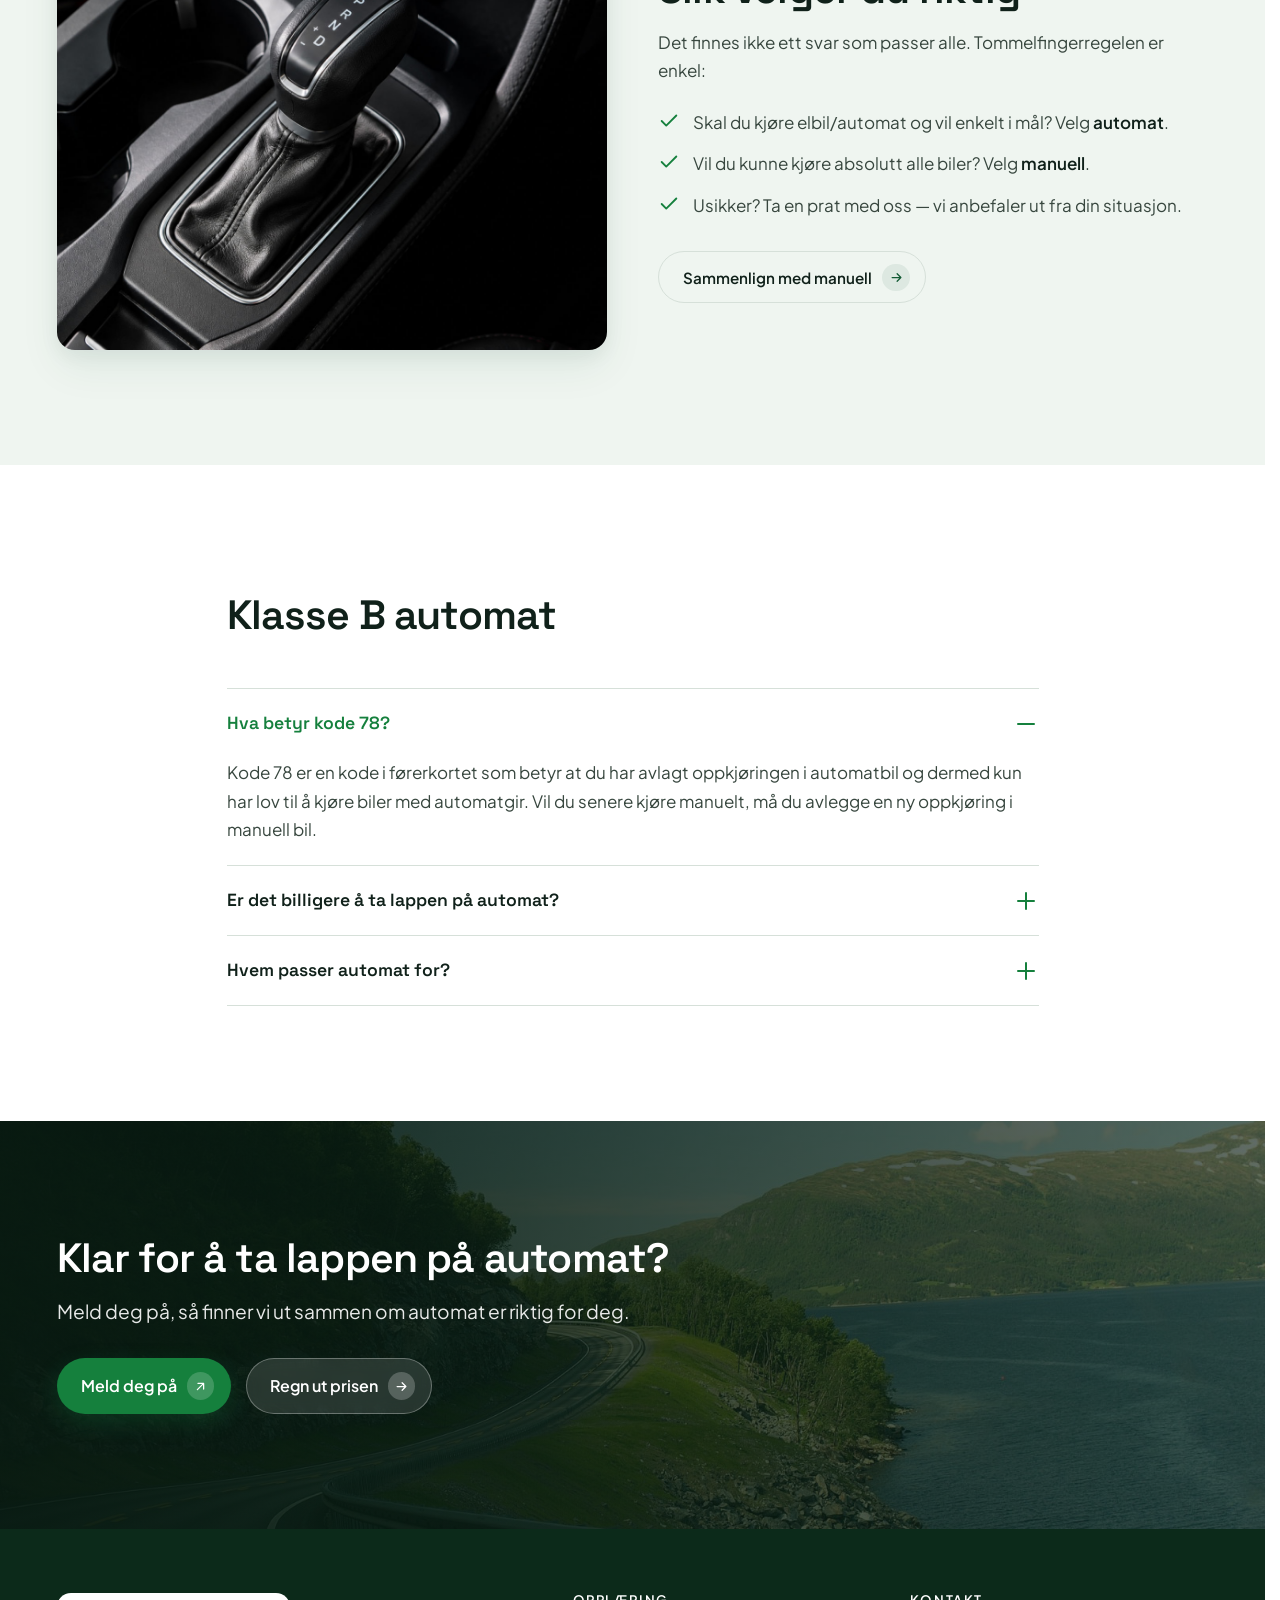
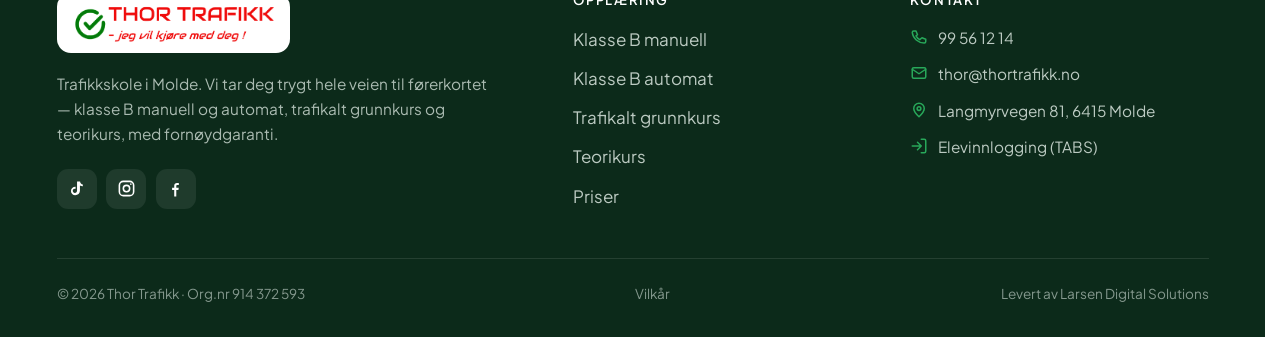
==== commit 636a41a5: "forenkling runde 2: pris-kort, lyse anmeldelser, Bilene->Om oss, mindre knapper + KPI-stripe, 4-kol " ====
--- a/klasse-b-automat.html
+++ b/klasse-b-automat.html
@@ -17,7 +17,7 @@
   <meta property="og:description" content="Ta lappen på automat i Molde. Slipp clutch og gir — perfekt for elbil og automatbil.">
   <meta property="og:url" content="https://www.thortrafikk.no/klasse-b-automat.html">
   <meta property="og:image" content="https://www.thortrafikk.no/img/og.jpg">
-  <link rel="stylesheet" href="css/styles.css?v=4">
+  <link rel="stylesheet" href="css/styles.css?v=6">
   <script type="application/ld+json">{"@context":"https://schema.org","@type":"BreadcrumbList","itemListElement":[{"@type":"ListItem","position":1,"name":"Hjem","item":"https://www.thortrafikk.no/"},{"@type":"ListItem","position":2,"name":"Opplæring","item":"https://www.thortrafikk.no/opplaering.html"},{"@type":"ListItem","position":3,"name":"Klasse B automat","item":"https://www.thortrafikk.no/klasse-b-automat.html"}]}</script>
   <script type="application/ld+json">{"@context":"https://schema.org","@type":"FAQPage","mainEntity":[{"@type":"Question","name":"Hva betyr kode 78?","acceptedAnswer":{"@type":"Answer","text":"Kode 78 er en kode i førerkortet som betyr at du har avlagt oppkjøringen i automatbil og dermed kun har lov til å kjøre biler med automatgir. Vil du senere kjøre manuelt, må du avlegge en ny oppkjøring i manuell bil."}},{"@type":"Question","name":"Er det billigere å ta lappen på automat?","acceptedAnswer":{"@type":"Answer","text":"De obligatoriske kursene er de samme som for manuell, så det er ikke formelt billigere. Men siden du slipper å lære clutch og gir, klarer mange seg med litt færre kjøretimer, og da kan totalprisen bli noe lavere."}},{"@type":"Question","name":"Hvem passer automat for?","acceptedAnswer":{"@type":"Answer","text":"Automat passer godt for deg som skal kjøre elbil eller automatbil, deg som vil komme raskere og enklere i mål, eller deg som synes giring er stressende. Vil du kunne kjøre alle biltyper, bør du velge manuell."}}]}</script>
   <script type="application/ld+json">{"@context":"https://schema.org","@type":"Service","name":"Klasse B automat (kode 78) — kjøreopplæring i Molde","serviceType":"Føreropplæring klasse B automat (kode 78)","provider":{"@type":"LocalBusiness","name":"Thor Trafikk","@id":"https://www.thortrafikk.no/#trafikkskole"},"areaServed":{"@type":"City","name":"Molde"},"url":"https://www.thortrafikk.no/klasse-b-automat.html","description":"Kjøreopplæring for førerkort klasse B på automatgir (kode 78) i Molde. Perfekt for elbil og automatbil."}</script>
@@ -131,25 +131,6 @@
       </div>
     </section>
 
-    <!-- ===================== BILENE VÅRE ===================== -->
-    <section class="section section--soft">
-      <div class="container">
-        <div class="section-head section-head--center reveal">
-          <h2>Øv i moderne, trygge biler</h2>
-          <p class="lead">Du lærer i nye, velholdte BMW-er med moderne sikkerhets- og kjørestøttesystemer — så du blir trygg bak rattet fra første kjøretime.</p>
-        </div>
-        <div class="cars">
-          <figure class="car reveal">
-            <img decoding="async" src="img/bil-hvit.jpg" alt="Skolebil hos Thor Trafikk i Molde — hvit BMW" loading="lazy" width="1080" height="1440">
-            <figcaption><svg viewBox="0 0 24 24" fill="none" stroke="currentColor" stroke-width="2.4" stroke-linecap="round" stroke-linejoin="round" aria-hidden="true"><path d="M20 6 9 17l-5-5"/></svg>Nye, velholdte biler</figcaption>
-          </figure>
-          <figure class="car reveal" data-delay="1">
-            <img decoding="async" src="img/bil-sort.jpg" alt="Skolebil hos Thor Trafikk i Molde — sort BMW" loading="lazy" width="1536" height="2048">
-            <figcaption><svg viewBox="0 0 24 24" fill="none" stroke="currentColor" stroke-width="2.4" stroke-linecap="round" stroke-linejoin="round" aria-hidden="true"><path d="M20 6 9 17l-5-5"/></svg>Moderne sikkerhetssystemer</figcaption>
-          </figure>
-        </div>
-      </div>
-    </section>
 
     <section class="cta-band section">
       <div class="cta-band__bg" aria-hidden="true"><img decoding="async" src="img/road.jpg" alt="" loading="lazy" width="1920" height="900"></div>
--- a/css/styles.css
+++ b/css/styles.css
@@ -121,14 +121,14 @@
 /* ---------- Knapper ---------- */
 .btn {
   display: inline-flex; align-items: center; gap: .65rem;
-  font-family: var(--font-body); font-weight: 600; font-size: 1rem;
-  padding: .85rem 1.05rem .85rem 1.5rem;
+  font-family: var(--font-body); font-weight: 600; font-size: .95rem;
+  padding: .72rem .95rem .72rem 1.35rem;
   border-radius: var(--r-pill); border: 1px solid transparent;
   transition: transform .4s var(--ease-spring), background-color .3s var(--ease), box-shadow .3s var(--ease), color .3s var(--ease), border-color .3s var(--ease);
   white-space: nowrap;
 }
 .btn:active { transform: scale(.975); }
-.btn__icon { display: grid; place-items: center; width: 2rem; height: 2rem; border-radius: var(--r-pill); background: rgba(255,255,255,.18); transition: transform .45s var(--ease-spring), background-color .3s var(--ease); }
+.btn__icon { display: grid; place-items: center; width: 1.7rem; height: 1.7rem; border-radius: var(--r-pill); background: rgba(255,255,255,.18); transition: transform .45s var(--ease-spring), background-color .3s var(--ease); }
 .btn__icon svg { width: 15px; height: 15px; }
 .btn:hover .btn__icon { transform: translate(2px, -1px); }
 
@@ -143,7 +143,7 @@
 .btn--glass:hover { background: rgba(255,255,255,.2); }
 .btn--glass .btn__icon { background: rgba(255,255,255,.22); }
 
-.btn--lg { font-size: 1.05rem; padding: 1rem 1.15rem 1rem 1.7rem; }
+.btn--lg { font-size: 1rem; padding: .82rem 1rem .82rem 1.45rem; }
 .btn--block { display: flex; justify-content: center; width: 100%; }
 .btn-row { display: flex; flex-wrap: wrap; gap: .9rem; }
 
@@ -197,7 +197,7 @@
 .dd__panel a:hover::after { opacity: 1; transform: translateY(-50%) rotate(45deg) translateX(0); }
 
 .nav__cta { display: none; align-items: center; gap: .8rem; }
-.nav__login { font-weight: 600; font-size: .95rem; color: #fff; display: inline-flex; align-items: center; gap: .45rem; padding: .55rem .9rem; border-radius: var(--r-pill); border: 1px solid rgba(255,255,255,.34); transition: background-color .25s var(--ease), border-color .25s var(--ease), color .25s var(--ease); }
+.nav__login { font-weight: 600; font-size: .95rem; color: #fff; display: inline-flex; align-items: center; gap: .45rem; padding: .46rem .8rem; border-radius: var(--r-pill); border: 1px solid rgba(255,255,255,.34); transition: background-color .25s var(--ease), border-color .25s var(--ease), color .25s var(--ease); }
 .nav__login:hover { background: rgba(255,255,255,.14); }
 .nav__login svg { width: 16px; height: 16px; }
 .nav.is-solid .nav__login { color: var(--brand); border-color: var(--hairline); }
@@ -283,15 +283,15 @@
 .fordel p { font-size: .98rem; }
 
 /* ---------- Trust-stripe / stats ---------- */
-.trust { background: var(--brand); color: #fff; padding-block: 22px; }
+.trust { background: var(--brand); color: #fff; padding-block: 13px; }
 .trust__grid { display: grid; grid-template-columns: repeat(2, 1fr); gap: 1px; background: rgba(255,255,255,.16); border-radius: var(--r-card); overflow: hidden; }
 @media (min-width: 768px) { .trust__grid { grid-template-columns: repeat(4, 1fr); } }
-.trust__item { background: var(--brand); padding: 1.05rem 1.2rem; text-align: center; }
+.trust__item { background: var(--brand); padding: .55rem 1rem; text-align: center; }
 .trust__item--link { transition: background-color .25s var(--ease); }
 .trust__item--link:hover { background: var(--brand-dark); }
 .trust__item--link .trust__label { text-decoration: underline; text-underline-offset: 3px; text-decoration-color: rgba(255,255,255,.4); }
-.trust__num { font-family: var(--font-display); font-weight: 700; font-size: clamp(1.35rem, 2.2vw, 1.85rem); line-height: 1.1; letter-spacing: -0.02em; display: block; }
-.trust__label { display: block; margin-top: .5rem; font-size: .9rem; color: rgba(255,255,255,.8); }
+.trust__num { font-family: var(--font-display); font-weight: 700; font-size: clamp(1.02rem, 1.5vw, 1.3rem); line-height: 1.1; letter-spacing: -0.02em; display: block; }
+.trust__label { display: block; margin-top: .2rem; font-size: .78rem; color: rgba(255,255,255,.8); }
 
 .stats { display: grid; grid-template-columns: repeat(2, 1fr); gap: .6rem clamp(.8rem, 2vw, 1.2rem); max-width: 900px; margin-inline: auto; }
 @media (min-width: 820px) { .stats { grid-template-columns: repeat(4, 1fr); } }
@@ -310,13 +310,13 @@
 
 /* ---------- Tjeneste-/klassekort ---------- */
 .svc { display: flex; flex-direction: column; overflow: hidden; }
-.svc__media { position: relative; aspect-ratio: 4 / 3; overflow: hidden; background: var(--bg-soft); }
+.svc__media { position: relative; aspect-ratio: 16 / 10; overflow: hidden; background: var(--bg-soft); }
 .svc__media img { width: 100%; height: 100%; object-fit: cover; transition: transform .8s var(--ease); }
 .svc:hover .svc__media img { transform: scale(1.05); }
 .svc__tag { position: absolute; top: 1rem; left: 1rem; z-index: 2; font-size: .72rem; font-weight: 700; letter-spacing: .08em; text-transform: uppercase; color: #fff; background: var(--accent); padding: .35rem .7rem; border-radius: var(--r-pill); }
-.svc__body { padding: 1.5rem 1.5rem 1.6rem; display: flex; flex-direction: column; flex: 1; }
+.svc__body { padding: 1.15rem 1.25rem 1.3rem; display: flex; flex-direction: column; flex: 1; }
 .svc__body h3 { margin-bottom: .5rem; }
-.svc__body p { font-size: .98rem; }
+.svc__body p { font-size: .9rem; line-height: 1.5; }
 .svc__meta { display: flex; flex-wrap: wrap; gap: .5rem; margin-top: 1rem; }
 .svc__meta span { font-size: .82rem; font-weight: 600; color: var(--brand); background: rgba(19,90,52,.07); border: 1px solid rgba(19,90,52,.12); padding: .28rem .6rem; border-radius: var(--r-pill); }
 .svc__link { margin-top: auto; padding-top: 1.1rem; font-weight: 600; color: var(--accent); display: inline-flex; align-items: center; gap: .5rem; }
@@ -643,6 +643,12 @@
 .car figcaption { position: absolute; left: 1rem; bottom: 1rem; z-index: 2; display: inline-flex; align-items: center; gap: .5rem; background: rgba(8,26,17,.55); backdrop-filter: blur(8px); -webkit-backdrop-filter: blur(8px); color: #fff; font-weight: 600; font-size: .9rem; padding: .5rem .9rem; border-radius: var(--r-pill); }
 .car figcaption svg { width: 17px; height: 17px; color: var(--accent-bright); flex: none; }
 
+/* ---------- 4-kol tjenester + mindre header-CTA ---------- */
+@media (min-width: 600px) { .grid-4 { grid-template-columns: 1fr 1fr; } }
+@media (min-width: 1040px) { .grid-4 { grid-template-columns: repeat(4, 1fr); } }
+.nav__cta .btn--primary { padding: .5rem .58rem .5rem 1.05rem; font-size: .92rem; }
+.nav__cta .btn--primary .btn__icon { width: 1.5rem; height: 1.5rem; }
+
 /* ---------- Redusert bevegelse ---------- */
 @media (prefers-reduced-motion: reduce) {
   * { scroll-behavior: auto !important; }
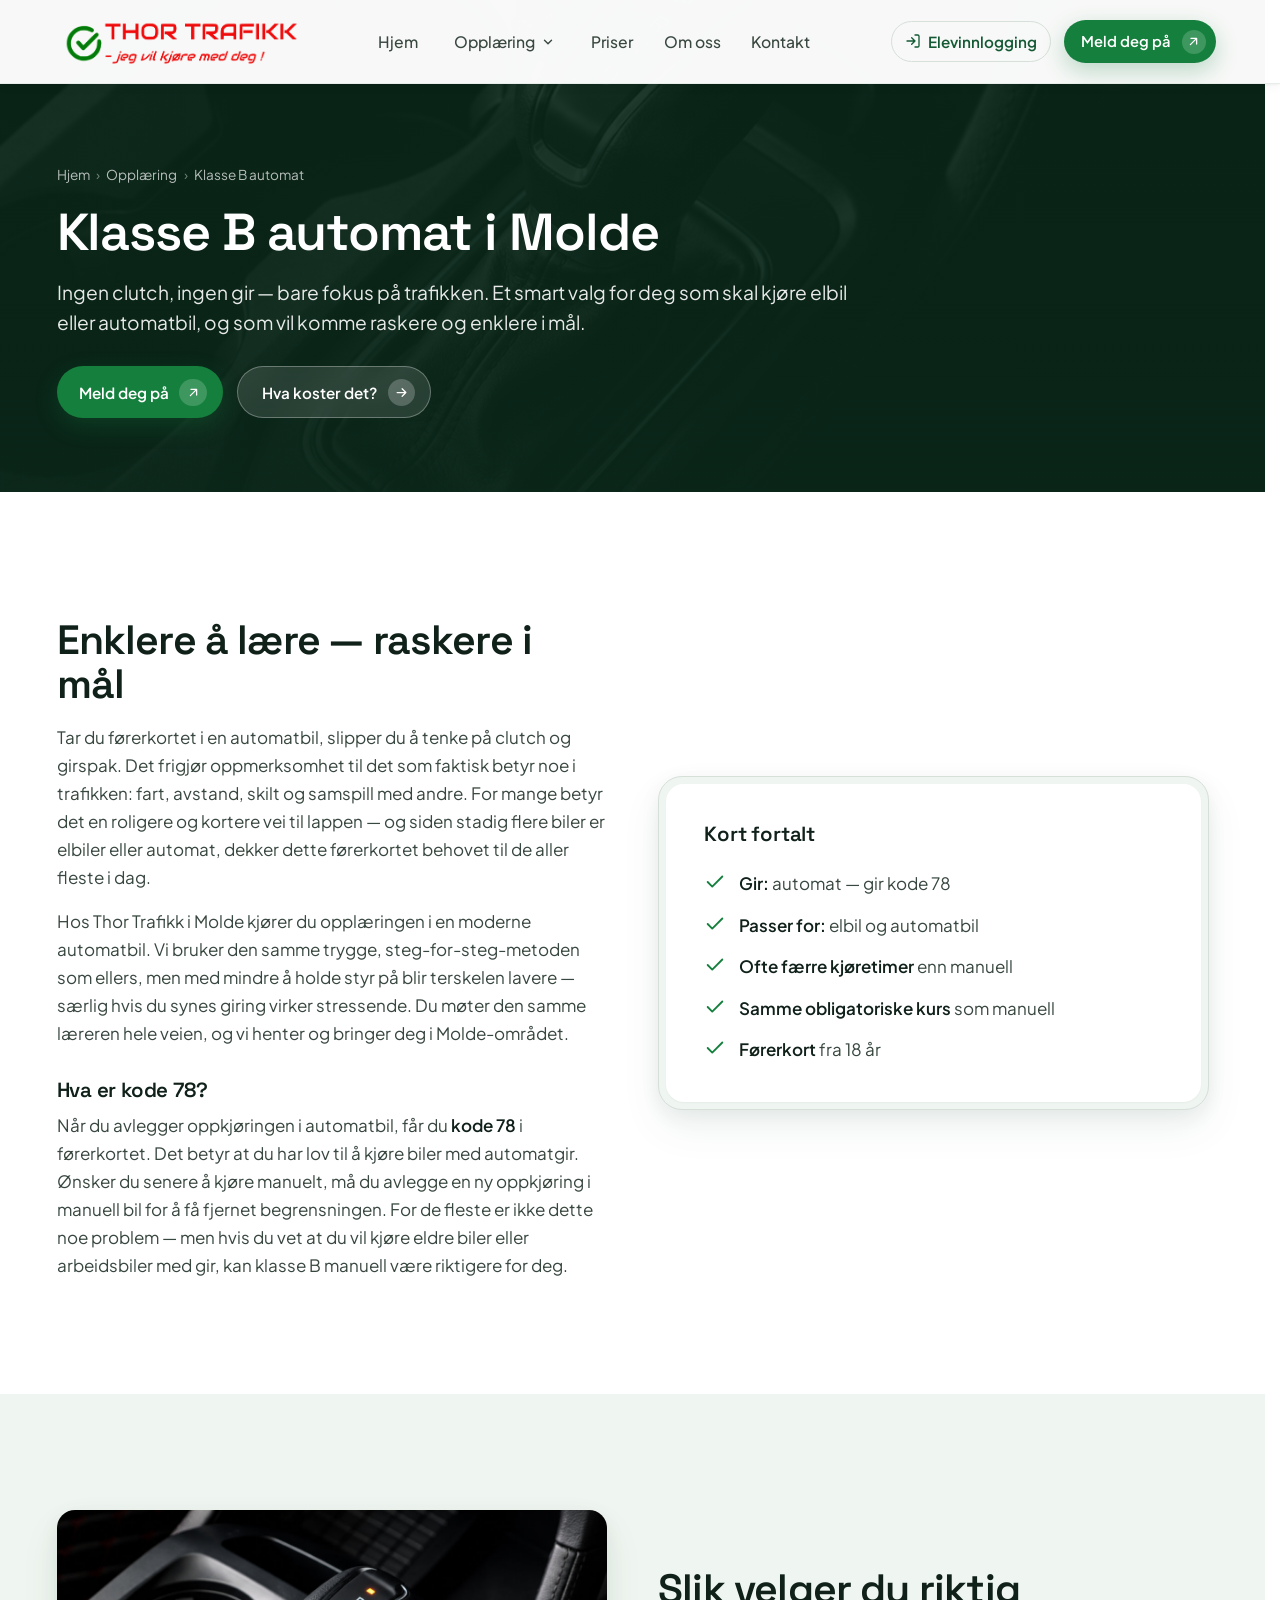
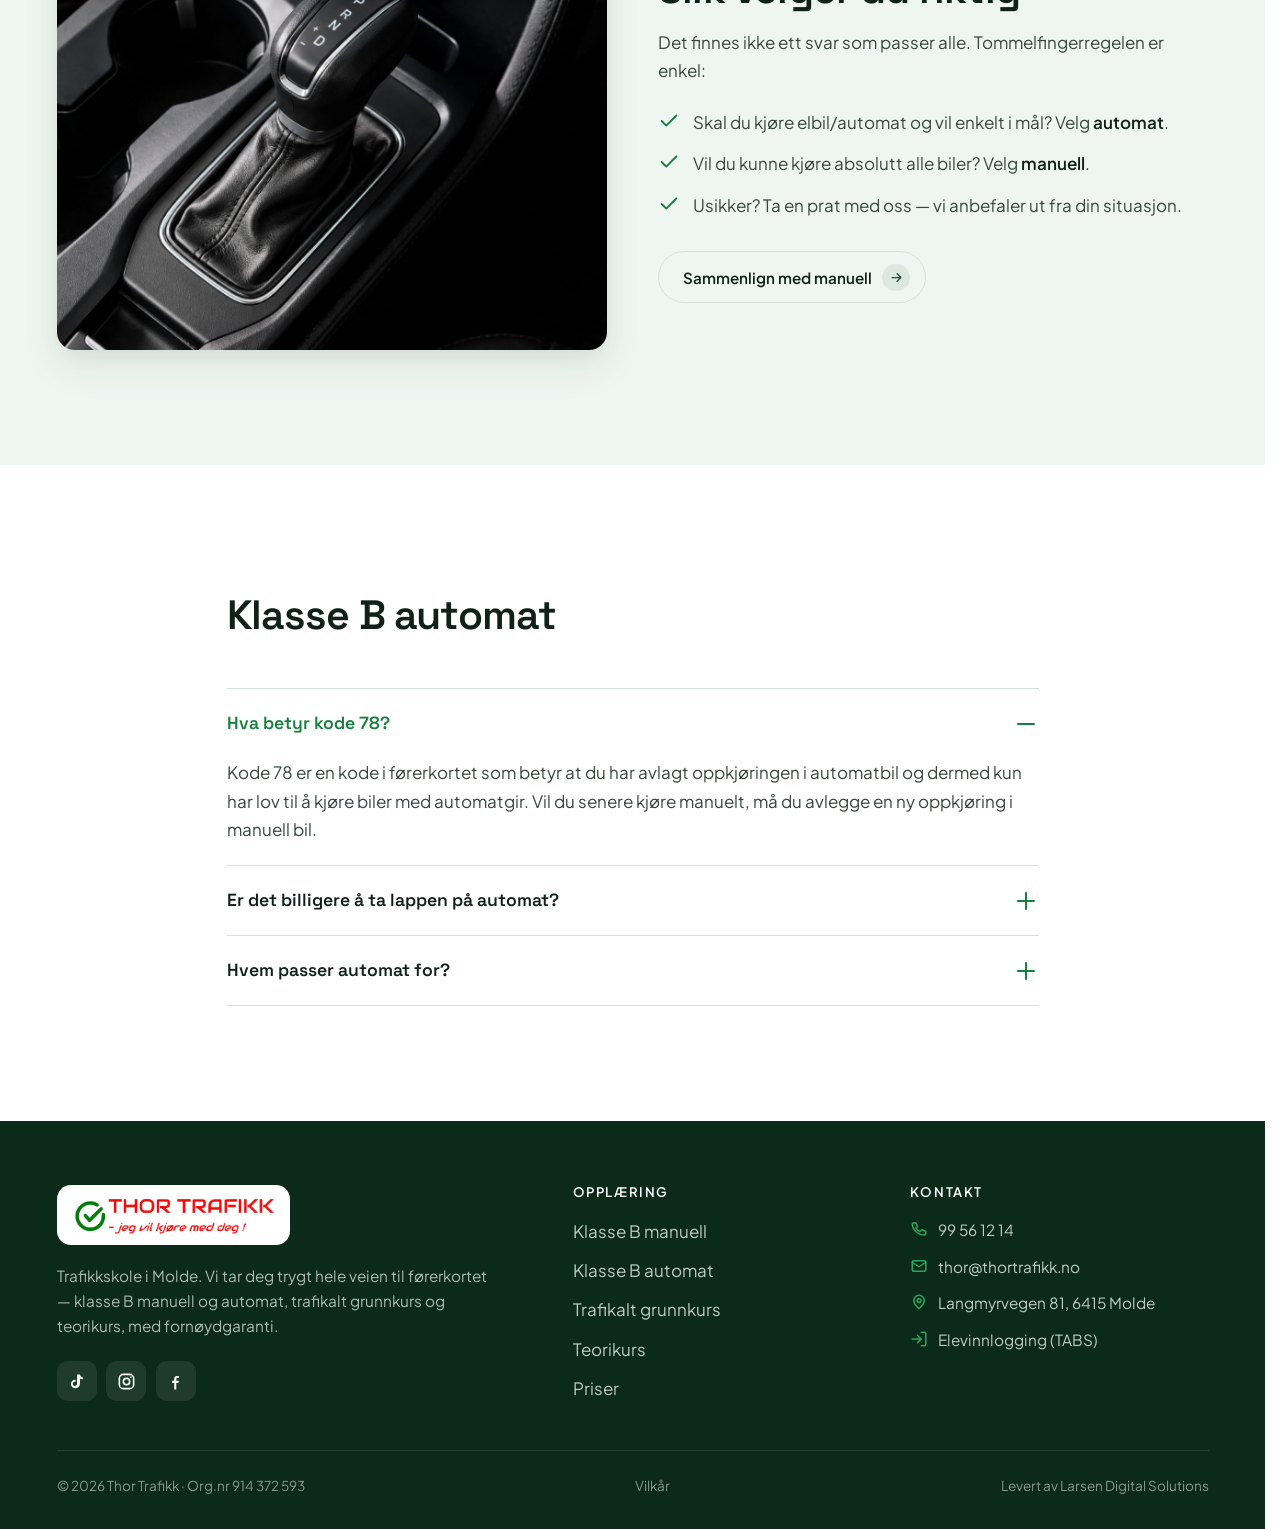
==== commit 270aa26e: "fjern CTA-bånd-seksjonen på alle sider" ====
--- a/klasse-b-automat.html
+++ b/klasse-b-automat.html
@@ -17,7 +17,7 @@
   <meta property="og:description" content="Ta lappen på automat i Molde. Slipp clutch og gir — perfekt for elbil og automatbil.">
   <meta property="og:url" content="https://www.thortrafikk.no/klasse-b-automat.html">
   <meta property="og:image" content="https://www.thortrafikk.no/img/og.jpg">
-  <link rel="stylesheet" href="css/styles.css?v=6">
+  <link rel="stylesheet" href="css/styles.css?v=9">
   <script type="application/ld+json">{"@context":"https://schema.org","@type":"BreadcrumbList","itemListElement":[{"@type":"ListItem","position":1,"name":"Hjem","item":"https://www.thortrafikk.no/"},{"@type":"ListItem","position":2,"name":"Opplæring","item":"https://www.thortrafikk.no/opplaering.html"},{"@type":"ListItem","position":3,"name":"Klasse B automat","item":"https://www.thortrafikk.no/klasse-b-automat.html"}]}</script>
   <script type="application/ld+json">{"@context":"https://schema.org","@type":"FAQPage","mainEntity":[{"@type":"Question","name":"Hva betyr kode 78?","acceptedAnswer":{"@type":"Answer","text":"Kode 78 er en kode i førerkortet som betyr at du har avlagt oppkjøringen i automatbil og dermed kun har lov til å kjøre biler med automatgir. Vil du senere kjøre manuelt, må du avlegge en ny oppkjøring i manuell bil."}},{"@type":"Question","name":"Er det billigere å ta lappen på automat?","acceptedAnswer":{"@type":"Answer","text":"De obligatoriske kursene er de samme som for manuell, så det er ikke formelt billigere. Men siden du slipper å lære clutch og gir, klarer mange seg med litt færre kjøretimer, og da kan totalprisen bli noe lavere."}},{"@type":"Question","name":"Hvem passer automat for?","acceptedAnswer":{"@type":"Answer","text":"Automat passer godt for deg som skal kjøre elbil eller automatbil, deg som vil komme raskere og enklere i mål, eller deg som synes giring er stressende. Vil du kunne kjøre alle biltyper, bør du velge manuell."}}]}</script>
   <script type="application/ld+json">{"@context":"https://schema.org","@type":"Service","name":"Klasse B automat (kode 78) — kjøreopplæring i Molde","serviceType":"Føreropplæring klasse B automat (kode 78)","provider":{"@type":"LocalBusiness","name":"Thor Trafikk","@id":"https://www.thortrafikk.no/#trafikkskole"},"areaServed":{"@type":"City","name":"Molde"},"url":"https://www.thortrafikk.no/klasse-b-automat.html","description":"Kjøreopplæring for førerkort klasse B på automatgir (kode 78) i Molde. Perfekt for elbil og automatbil."}</script>
@@ -132,11 +132,6 @@
     </section>
 
 
-    <section class="cta-band section">
-      <div class="cta-band__bg" aria-hidden="true"><img decoding="async" src="img/road.jpg" alt="" loading="lazy" width="1920" height="900"></div>
-      <div class="cta-band__scrim" aria-hidden="true"></div>
-      <div class="container reveal"><div style="max-width:54ch"><h2>Klar for å ta lappen på automat?</h2><p class="lead mt-1">Meld deg på, så finner vi ut sammen om automat er riktig for deg.</p><div class="btn-row mt-2"><a class="btn btn--primary btn--lg" href="kontakt.html">Meld deg på<span class="btn__icon" aria-hidden="true"><svg viewBox="0 0 24 24" fill="none" stroke="currentColor" stroke-width="2" stroke-linecap="round" stroke-linejoin="round"><path d="M7 17 17 7M8 7h9v9"/></svg></span></a><a class="btn btn--glass btn--lg" href="priser.html#kalkulator">Regn ut prisen<span class="btn__icon" aria-hidden="true"><svg viewBox="0 0 24 24" fill="none" stroke="currentColor" stroke-width="2" stroke-linecap="round" stroke-linejoin="round"><path d="M5 12h14M13 6l6 6-6 6"/></svg></span></a></div></div></div>
-    </section>
 
   </main>
 
@@ -153,6 +148,6 @@
   </footer>
 
   <div class="mbar"><a class="btn btn--ghost" href="priser.html">Se priser</a><a class="btn btn--primary" href="kontakt.html">Meld deg på<span class="btn__icon" aria-hidden="true"><svg viewBox="0 0 24 24" fill="none" stroke="currentColor" stroke-width="2" stroke-linecap="round" stroke-linejoin="round"><path d="M7 17 17 7M8 7h9v9"/></svg></span></a></div>
-  <script src="js/main.js?v=5" defer></script>
+  <script src="js/main.js?v=9" defer></script>
 </body>
 </html>
--- a/css/styles.css
+++ b/css/styles.css
@@ -71,6 +71,7 @@
 img { display: block; max-width: 100%; height: auto; }
 a { color: inherit; text-decoration: none; }
 button { font: inherit; cursor: pointer; }
+[hidden] { display: none !important; }
 :focus-visible { outline: 2px solid var(--accent-bright); outline-offset: 3px; border-radius: 4px; }
 
 /* ---------- Typografi ---------- */
@@ -241,9 +242,9 @@
 .hero { position: relative; width: 100%; min-height: clamp(560px, 88vh, 820px); display: flex; align-items: center; color: #fff; isolation: isolate; }
 .hero__bg { position: absolute; inset: 0; z-index: -2; overflow: hidden; }
 .hero__bg img { width: 100%; height: 100%; object-fit: cover; }
-.hero__scrim { position: absolute; inset: 0; z-index: -1; background: linear-gradient(90deg, rgba(8,26,17,.9) 0%, rgba(8,26,17,.66) 32%, rgba(8,26,17,.26) 60%, rgba(8,26,17,0) 84%), linear-gradient(180deg, rgba(8,26,17,.42) 0%, rgba(8,26,17,0) 26%, rgba(8,26,17,.34) 100%); }
+.hero__scrim { position: absolute; inset: 0; z-index: -1; background: linear-gradient(90deg, rgba(8,26,17,.92) 0%, rgba(8,26,17,.85) 36%, rgba(8,26,17,.56) 55%, rgba(8,26,17,.16) 75%, rgba(8,26,17,0) 92%), linear-gradient(180deg, rgba(8,26,17,.5) 0%, rgba(8,26,17,0) 30%, rgba(8,26,17,0) 58%, rgba(8,26,17,.34) 100%); }
 .hero__inner { padding-top: var(--nav-h); padding-bottom: 2.5rem; }
-.hero h1 { color: #fff; margin: 1.2rem 0 1.3rem; max-width: 19ch; font-size: clamp(2.35rem, 5.4vw, 4.05rem); line-height: 1.04; letter-spacing: -0.03em; text-shadow: 0 2px 34px rgba(0,0,0,.34); }
+.hero h1 { color: #fff; margin: 1.2rem 0 1.3rem; max-width: 24ch; font-size: clamp(2.6rem, 5.6vw, 4.4rem); line-height: 1.04; letter-spacing: -0.03em; text-shadow: 0 2px 34px rgba(0,0,0,.34); }
 .hero .lead { color: rgba(255,255,255,.93); max-width: 54ch; text-shadow: 0 1px 14px rgba(0,0,0,.35); }
 .hero .eyebrow, .subhero .eyebrow { color: rgba(255,255,255,.96); font-size: .78rem; letter-spacing: .22em; text-shadow: 0 1px 14px rgba(0,0,0,.5); }
 .hero .eyebrow::before, .subhero .eyebrow::before { display: none; }
@@ -337,11 +338,11 @@
 .trinn__item p { font-size: .96rem; }
 
 /* ---------- Sitater / anmeldelser ---------- */
-.quote { display: flex; flex-direction: column; padding: 1.9rem; height: 100%; }
-.quote__stars { color: var(--gold); letter-spacing: .15em; font-size: .95rem; margin-bottom: 1rem; }
+.quote { display: flex; flex-direction: column; padding: 1.3rem 1.4rem; height: 100%; }
+.quote__stars { color: var(--gold); letter-spacing: .15em; font-size: .9rem; margin-bottom: .6rem; }
 .quote p { font-family: var(--font-display); font-weight: 500; font-size: 1.1rem; line-height: 1.45; color: var(--ink); letter-spacing: -0.01em; }
-.quote__by { margin-top: auto; padding-top: 1.4rem; display: flex; align-items: center; gap: .8rem; }
-.quote__avatar { width: 42px; height: 42px; border-radius: var(--r-pill); object-fit: cover; flex: none; display: grid; place-items: center; font-weight: 600; }
+.quote__by { margin-top: auto; padding-top: .9rem; display: flex; align-items: center; gap: .8rem; }
+.quote__avatar { width: 36px; height: 36px; border-radius: var(--r-pill); object-fit: cover; flex: none; display: grid; place-items: center; font-weight: 600; }
 .quote__by b { font-weight: 600; font-size: .95rem; }
 .quote__by span { display: block; font-size: .85rem; color: var(--muted); }
 .reviews-head { display: flex; flex-wrap: wrap; align-items: center; gap: .8rem 1.4rem; }
@@ -649,6 +650,38 @@
 .nav__cta .btn--primary { padding: .5rem .58rem .5rem 1.05rem; font-size: .92rem; }
 .nav__cta .btn--primary .btn__icon { width: 1.5rem; height: 1.5rem; }
 
+/* ---------- Priskalkulator (veiviser) ---------- */
+.calc { display: grid; gap: clamp(1.4rem, 3vw, 2.2rem); }
+@media (min-width: 880px) { .calc { grid-template-columns: 1.45fr .85fr; align-items: start; } .calc__aside { position: sticky; top: 96px; } }
+.calc__main { display: flex; flex-direction: column; min-height: 300px; }
+.calc__top { margin-bottom: 1.7rem; }
+.calc__steplabel { font-size: .82rem; font-weight: 600; color: var(--muted); }
+.calc__steplabel b { color: var(--brand); }
+.calc__bar { height: 5px; background: var(--hairline-soft); border-radius: 999px; margin-top: .55rem; overflow: hidden; }
+.calc__bar i { display: block; height: 100%; background: var(--accent); border-radius: 999px; transition: width .45s var(--ease); }
+.calc__step { flex: 1 0 auto; }
+.calc__q { font-size: clamp(1.3rem, 2vw, 1.7rem); margin-bottom: 1.1rem; }
+.calc__note { font-size: .9rem; color: var(--muted); margin: .7rem 0 0; line-height: 1.5; }
+.calc__choices { display: grid; gap: .85rem; }
+.calc__choice { text-align: left; padding: 1.1rem 1.35rem; border: 1.5px solid var(--hairline); border-radius: var(--r-card-inner); background: #fff; display: flex; flex-direction: column; gap: .25rem; transition: border-color .2s var(--ease), background-color .2s var(--ease), box-shadow .2s var(--ease); }
+.calc__choice b { font-family: var(--font-display); font-weight: 600; font-size: 1.15rem; color: var(--ink); }
+.calc__choice span { font-size: .92rem; color: var(--muted); }
+.calc__choice:hover { border-color: var(--brand); }
+.calc__choice.is-on { border-color: var(--accent); background: rgba(21,128,61,.05); box-shadow: inset 0 0 0 1px var(--accent); }
+.calc__check { display: flex; align-items: flex-start; gap: .85rem; padding: 1rem 1.15rem; border: 1px solid var(--hairline); border-radius: var(--r-card-inner); margin-bottom: .8rem; cursor: pointer; }
+.calc__check input { margin-top: .2rem; width: 18px; height: 18px; flex: none; accent-color: var(--accent); }
+.calc__check span { display: flex; flex-direction: column; gap: .12rem; }
+.calc__check b { font-weight: 600; color: var(--ink); }
+.calc__check small { font-size: .85rem; color: var(--muted); }
+.calc__sumtotal { font-family: var(--font-display); font-weight: 700; font-size: clamp(2.6rem, 6vw, 3.6rem); line-height: 1; color: var(--brand); margin: .4rem 0 .2rem; }
+.calc__nav { display: flex; gap: .8rem; margin-top: 1.9rem; }
+.calc__aside { background: var(--bg-deep); color: #fff; border-radius: var(--r-card); padding: 1.7rem 1.8rem; }
+.calc__asidecap { font-size: .76rem; text-transform: uppercase; letter-spacing: .14em; font-weight: 600; color: rgba(255,255,255,.72); }
+.calc__asidetotal { display: block; font-family: var(--font-display); font-weight: 700; font-size: clamp(2rem, 4vw, 2.7rem); line-height: 1; margin-top: .5rem; color: #fff; }
+.calc__break { list-style: none; margin: 1.1rem 0 0; padding: 1.1rem 0 0; border-top: 1px solid rgba(255,255,255,.16); display: grid; gap: .55rem; }
+.calc__break li { display: flex; justify-content: space-between; gap: 1rem; font-size: .9rem; color: rgba(255,255,255,.82); }
+.calc__break li b { color: #fff; font-weight: 600; }
+
 /* ---------- Redusert bevegelse ---------- */
 @media (prefers-reduced-motion: reduce) {
   * { scroll-behavior: auto !important; }
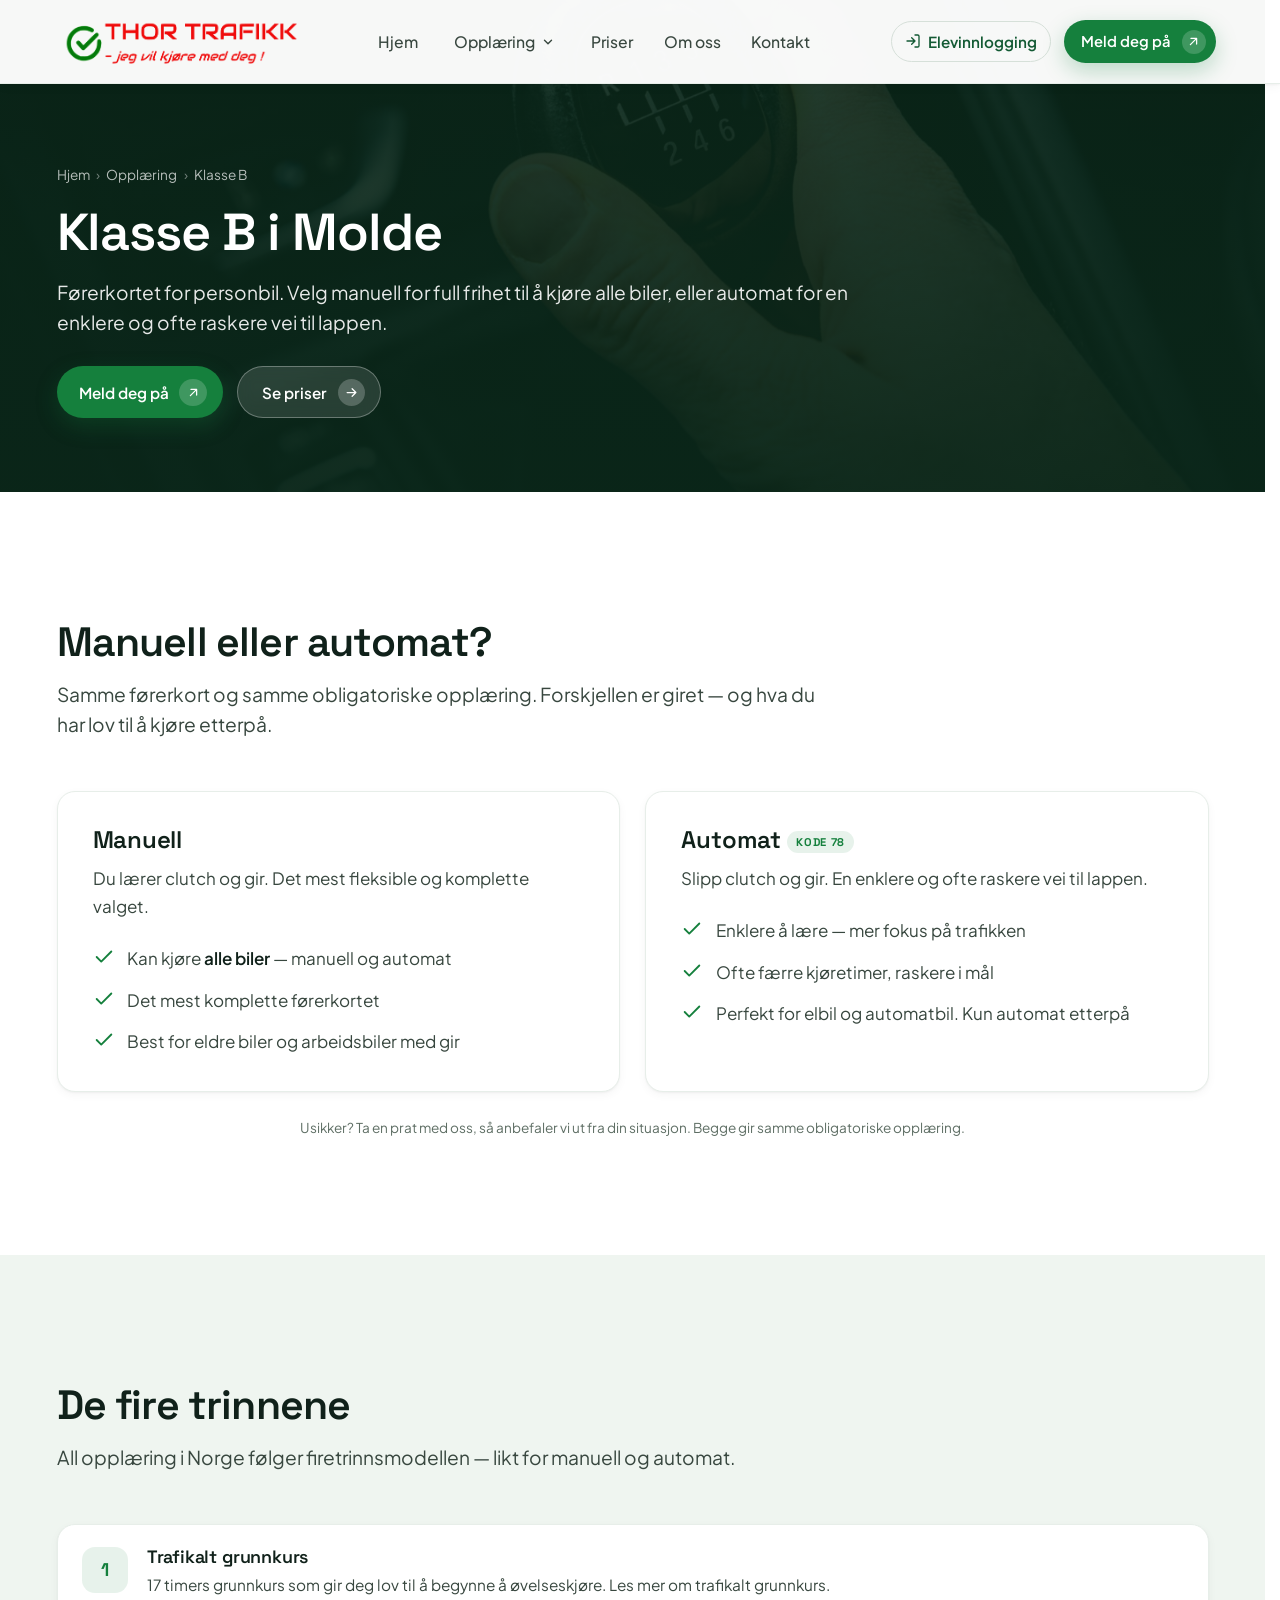
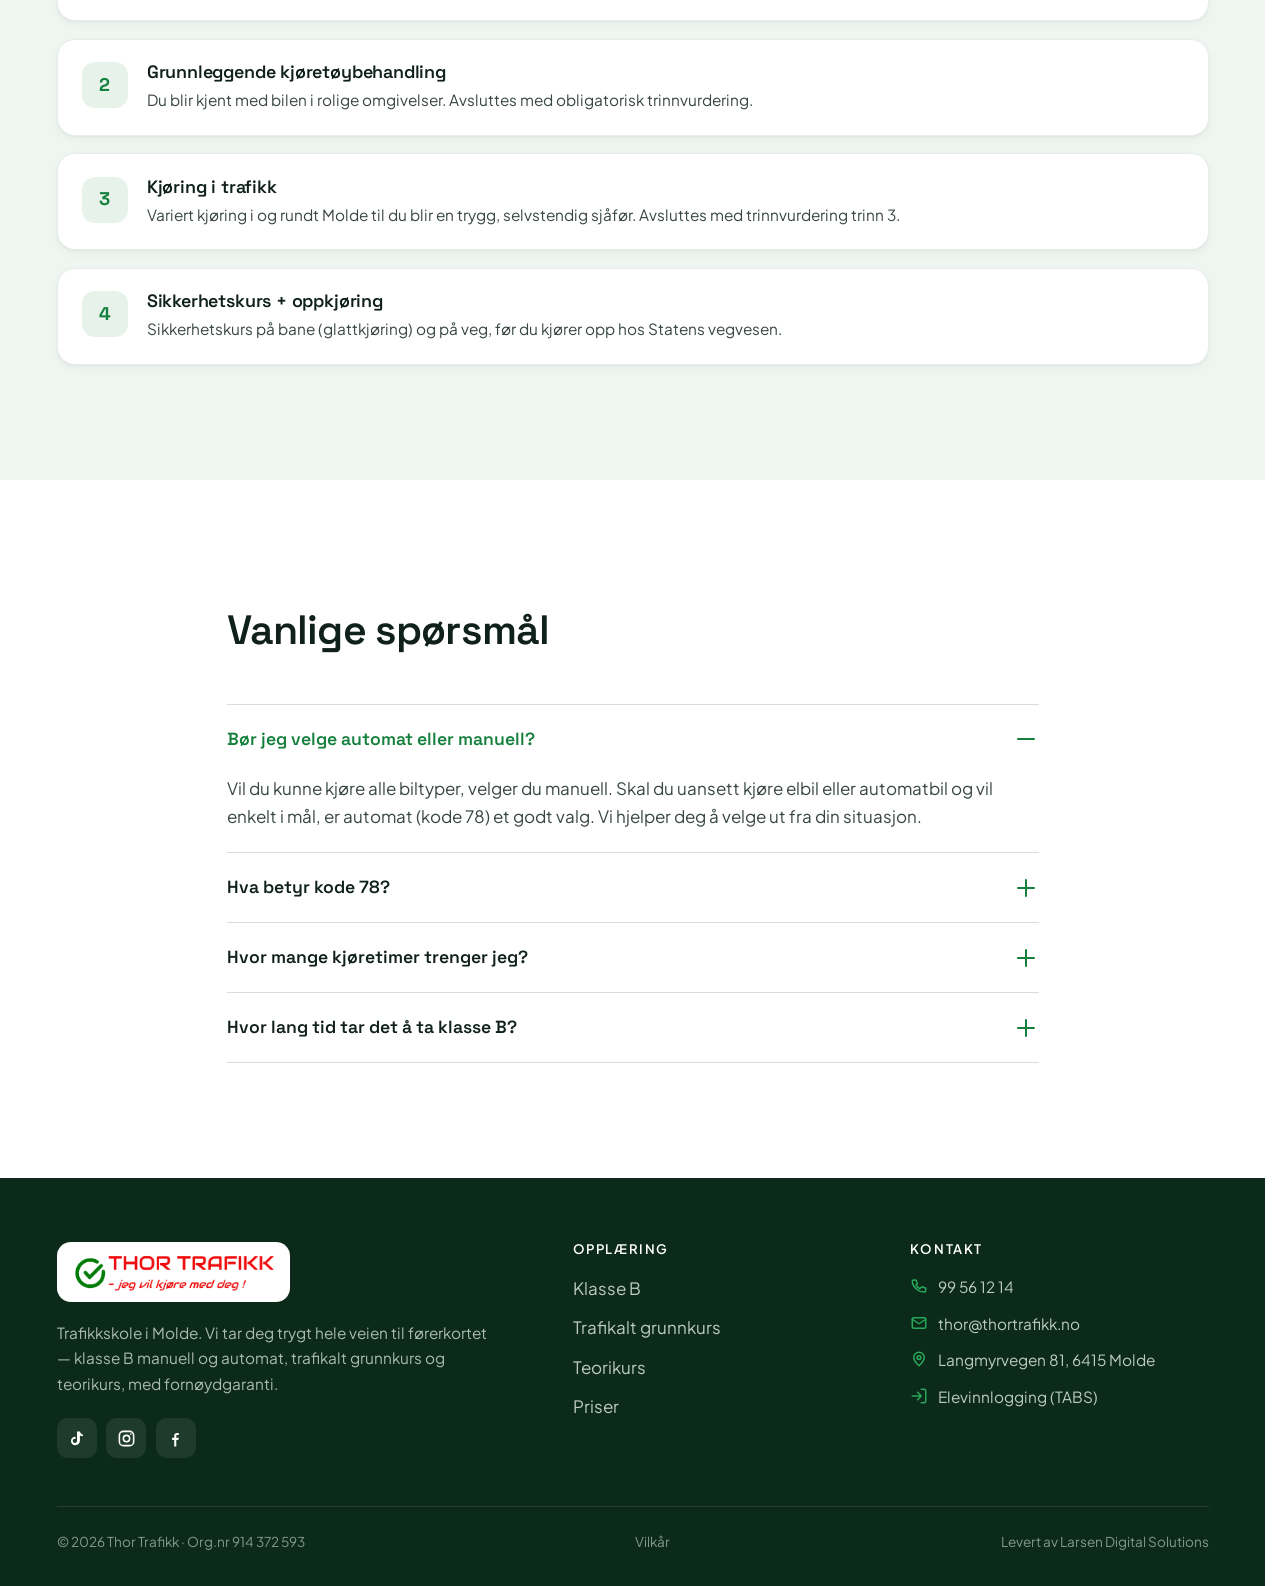
==== commit 3af73689: "slå sammen manuell+automat til felles klasse-b.html (med Manuell/automat-sammenligning); 3-flis-rad;" ====
--- a/klasse-b-automat.html
+++ b/klasse-b-automat.html
@@ -1,153 +1 @@
-<!DOCTYPE html>
-<html lang="nb">
-<head>
-  <meta charset="UTF-8">
-  <meta name="viewport" content="width=device-width, initial-scale=1">
-  <script>document.documentElement.classList.add('js')</script>
-  <title>Klasse B automat (kode 78) i Molde | Thor Trafikk</title>
-  <meta name="description" content="Ta lappen på automat i Molde hos Thor Trafikk. Slipp clutch og gir — perfekt for elbil og automatbil. Lær hva kode 78 betyr, og meld deg på.">
-  <link rel="canonical" href="https://www.thortrafikk.no/klasse-b-automat.html">
-  <meta name="theme-color" content="#135A34">
-  <link rel="icon" type="image/png" href="img/favicon.png">
-  <link rel="apple-touch-icon" href="img/favicon.png">
-  <meta property="og:type" content="website">
-  <meta property="og:site_name" content="Thor Trafikk">
-  <meta property="og:locale" content="nb_NO">
-  <meta property="og:title" content="Klasse B automat (kode 78) i Molde | Thor Trafikk">
-  <meta property="og:description" content="Ta lappen på automat i Molde. Slipp clutch og gir — perfekt for elbil og automatbil.">
-  <meta property="og:url" content="https://www.thortrafikk.no/klasse-b-automat.html">
-  <meta property="og:image" content="https://www.thortrafikk.no/img/og.jpg">
-  <link rel="stylesheet" href="css/styles.css?v=9">
-  <script type="application/ld+json">{"@context":"https://schema.org","@type":"BreadcrumbList","itemListElement":[{"@type":"ListItem","position":1,"name":"Hjem","item":"https://www.thortrafikk.no/"},{"@type":"ListItem","position":2,"name":"Opplæring","item":"https://www.thortrafikk.no/opplaering.html"},{"@type":"ListItem","position":3,"name":"Klasse B automat","item":"https://www.thortrafikk.no/klasse-b-automat.html"}]}</script>
-  <script type="application/ld+json">{"@context":"https://schema.org","@type":"FAQPage","mainEntity":[{"@type":"Question","name":"Hva betyr kode 78?","acceptedAnswer":{"@type":"Answer","text":"Kode 78 er en kode i førerkortet som betyr at du har avlagt oppkjøringen i automatbil og dermed kun har lov til å kjøre biler med automatgir. Vil du senere kjøre manuelt, må du avlegge en ny oppkjøring i manuell bil."}},{"@type":"Question","name":"Er det billigere å ta lappen på automat?","acceptedAnswer":{"@type":"Answer","text":"De obligatoriske kursene er de samme som for manuell, så det er ikke formelt billigere. Men siden du slipper å lære clutch og gir, klarer mange seg med litt færre kjøretimer, og da kan totalprisen bli noe lavere."}},{"@type":"Question","name":"Hvem passer automat for?","acceptedAnswer":{"@type":"Answer","text":"Automat passer godt for deg som skal kjøre elbil eller automatbil, deg som vil komme raskere og enklere i mål, eller deg som synes giring er stressende. Vil du kunne kjøre alle biltyper, bør du velge manuell."}}]}</script>
-  <script type="application/ld+json">{"@context":"https://schema.org","@type":"Service","name":"Klasse B automat (kode 78) — kjøreopplæring i Molde","serviceType":"Føreropplæring klasse B automat (kode 78)","provider":{"@type":"LocalBusiness","name":"Thor Trafikk","@id":"https://www.thortrafikk.no/#trafikkskole"},"areaServed":{"@type":"City","name":"Molde"},"url":"https://www.thortrafikk.no/klasse-b-automat.html","description":"Kjøreopplæring for førerkort klasse B på automatgir (kode 78) i Molde. Perfekt for elbil og automatbil."}</script>
-</head>
-<body>
-  <a href="#hovedinnhold" class="skip-link">Hopp til innhold</a>
-
-  <header class="nav">
-    <div class="container nav__inner">
-      <a class="brand" href="index.html" aria-label="Thor Trafikk, forside"><img decoding="async" class="brand__logo" src="img/logo.png" alt="Thor Trafikk" width="1054" height="199"></a>
-      <nav class="nav__links" aria-label="Hovedmeny">
-        <a href="index.html">Hjem</a>
-        <div class="has-dd">
-          <button class="dd__btn" aria-haspopup="true" aria-expanded="false">Opplæring<svg viewBox="0 0 24 24" fill="none" stroke="currentColor" stroke-width="2.4" stroke-linecap="round" stroke-linejoin="round" aria-hidden="true"><path d="m6 9 6 6 6-6"/></svg></button>
-          <div class="dd__panel" role="menu">
-            <a href="opplaering.html" role="menuitem"><span class="dd__ic"><svg viewBox="0 0 24 24" fill="none" stroke="currentColor" stroke-width="2" stroke-linecap="round" stroke-linejoin="round"><path d="M4 6h16M4 12h16M4 18h10"/></svg></span><span><b>All opplæring</b><span>Oversikt og slik tar du lappen</span></span></a>
-            <a href="klasse-b-manuell.html" role="menuitem"><span class="dd__ic"><svg viewBox="0 0 24 24" fill="none" stroke="currentColor" stroke-width="2" stroke-linecap="round" stroke-linejoin="round"><path d="M5 13l1.5-4.5A2 2 0 0 1 8.4 7h7.2a2 2 0 0 1 1.9 1.5L19 13M5 13h14v4H5z"/><circle cx="8" cy="17" r="1.4"/><circle cx="16" cy="17" r="1.4"/></svg></span><span><b>Klasse B – manuell</b><span>Personbil med gir</span></span></a>
-            <a href="klasse-b-automat.html" role="menuitem" aria-current="page"><span class="dd__ic"><svg viewBox="0 0 24 24" fill="none" stroke="currentColor" stroke-width="2" stroke-linecap="round" stroke-linejoin="round"><path d="M5 13l1.5-4.5A2 2 0 0 1 8.4 7h7.2a2 2 0 0 1 1.9 1.5L19 13M5 13h14v4H5z"/><circle cx="8" cy="17" r="1.4"/><circle cx="16" cy="17" r="1.4"/></svg></span><span><b>Klasse B – automat</b><span>Kode 78 · enklere å lære</span></span></a>
-            <a href="trafikalt-grunnkurs.html" role="menuitem"><span class="dd__ic"><svg viewBox="0 0 24 24" fill="none" stroke="currentColor" stroke-width="2" stroke-linecap="round" stroke-linejoin="round"><path d="M12 3 2 8l10 5 10-5-10-5Z"/><path d="M6 10v5c0 1 2.7 2.5 6 2.5s6-1.5 6-2.5v-5"/></svg></span><span><b>Trafikalt grunnkurs</b><span>Første steg · fra 15 år</span></span></a>
-            <a href="teorikurs.html" role="menuitem"><span class="dd__ic"><svg viewBox="0 0 24 24" fill="none" stroke="currentColor" stroke-width="2" stroke-linecap="round" stroke-linejoin="round"><path d="M4 5h12a2 2 0 0 1 2 2v12H6a2 2 0 0 1-2-2V5Z"/><path d="M9 9h6M9 13h4"/></svg></span><span><b>Teorikurs</b><span>Øv på teorien · gratis quiz</span></span></a>
-          </div>
-        </div>
-        <a href="priser.html">Priser</a>
-        <a href="om-oss.html">Om oss</a>
-        <a href="kontakt.html">Kontakt</a>
-      </nav>
-      <div class="nav__cta">
-        <a class="nav__login" href="https://tabs.no/start" target="_blank" rel="noopener" aria-label="Elevinnlogging i TABS (åpner nytt vindu)"><svg viewBox="0 0 24 24" fill="none" stroke="currentColor" stroke-width="2" stroke-linecap="round" stroke-linejoin="round" aria-hidden="true"><path d="M15 3h4a2 2 0 0 1 2 2v14a2 2 0 0 1-2 2h-4"/><path d="M10 17 15 12 10 7M15 12H3"/></svg> Elevinnlogging</a>
-        <a class="btn btn--primary" href="kontakt.html">Meld deg på<span class="btn__icon" aria-hidden="true"><svg viewBox="0 0 24 24" fill="none" stroke="currentColor" stroke-width="2" stroke-linecap="round" stroke-linejoin="round"><path d="M7 17 17 7M8 7h9v9"/></svg></span></a>
-      </div>
-      <button class="nav__burger" aria-label="Åpne meny" aria-expanded="false" aria-controls="mobilmeny"><span></span><span></span><span></span></button>
-    </div>
-  </header>
-
-  <div class="mobile-menu" id="mobilmeny">
-    <a class="m-link" href="index.html">Hjem</a>
-    <a class="m-link" href="opplaering.html">Opplæring</a>
-    <div class="m-sub"><a href="klasse-b-manuell.html">Klasse B manuell</a><a href="klasse-b-automat.html">Klasse B automat</a><a href="trafikalt-grunnkurs.html">Trafikalt grunnkurs</a><a href="teorikurs.html">Teorikurs</a></div>
-    <a class="m-link" href="priser.html">Priser</a>
-    <a class="m-link" href="om-oss.html">Om oss</a>
-    <a class="m-link" href="kontakt.html">Kontakt</a>
-    <div class="mobile-menu__foot"><a class="btn btn--ghost btn--block" href="https://tabs.no/start" target="_blank" rel="noopener">Elevinnlogging<span class="btn__icon" aria-hidden="true"><svg viewBox="0 0 24 24" fill="none" stroke="currentColor" stroke-width="2" stroke-linecap="round" stroke-linejoin="round"><path d="M15 3h4a2 2 0 0 1 2 2v14a2 2 0 0 1-2 2h-4"/><path d="M10 17 15 12 10 7M15 12H3"/></svg></span></a><a class="btn btn--primary btn--block" href="kontakt.html">Meld deg på<span class="btn__icon" aria-hidden="true"><svg viewBox="0 0 24 24" fill="none" stroke="currentColor" stroke-width="2" stroke-linecap="round" stroke-linejoin="round"><path d="M7 17 17 7M8 7h9v9"/></svg></span></a></div>
-  </div>
-
-  <main id="hovedinnhold">
-
-    <section class="subhero">
-      <div class="subhero__bg" aria-hidden="true"><img decoding="async" src="img/automat.jpg" alt="" width="1920" height="900"></div>
-      <div class="subhero__scrim" aria-hidden="true"></div>
-      <span data-nav-sentinel style="position:absolute;top:60px;height:1px;width:1px"></span>
-      <div class="container">
-        <nav class="crumbs" aria-label="Brødsmuler"><a href="index.html">Hjem</a><span>›</span><a href="opplaering.html">Opplæring</a><span>›</span> Klasse B automat</nav>
-        <h1 style="margin-top:1.1rem">Klasse B automat i Molde</h1>
-        <p class="lead">Ingen clutch, ingen gir — bare fokus på trafikken. Et smart valg for deg som skal kjøre elbil eller automatbil, og som vil komme raskere og enklere i mål.</p>
-        <div class="btn-row"><a class="btn btn--primary" href="kontakt.html">Meld deg på<span class="btn__icon" aria-hidden="true"><svg viewBox="0 0 24 24" fill="none" stroke="currentColor" stroke-width="2" stroke-linecap="round" stroke-linejoin="round"><path d="M7 17 17 7M8 7h9v9"/></svg></span></a><a class="btn btn--glass" href="priser.html#kalkulator">Hva koster det?<span class="btn__icon" aria-hidden="true"><svg viewBox="0 0 24 24" fill="none" stroke="currentColor" stroke-width="2" stroke-linecap="round" stroke-linejoin="round"><path d="M5 12h14M13 6l6 6-6 6"/></svg></span></a></div>
-      </div>
-    </section>
-
-    <section class="section">
-      <div class="container">
-        <div class="split">
-          <div class="reveal prose">
-            <h2 style="margin:.7rem 0 1rem">Enklere å lære — raskere i mål</h2>
-            <p>Tar du førerkortet i en automatbil, slipper du å tenke på clutch og girspak. Det frigjør oppmerksomhet til det som faktisk betyr noe i trafikken: fart, avstand, skilt og samspill med andre. For mange betyr det en roligere og kortere vei til lappen — og siden stadig flere biler er elbiler eller automat, dekker dette førerkortet behovet til de aller fleste i dag.</p>
-            <p>Hos Thor Trafikk i Molde kjører du opplæringen i en moderne automatbil. Vi bruker den samme trygge, steg-for-steg-metoden som ellers, men med mindre å holde styr på blir terskelen lavere — særlig hvis du synes giring virker stressende. Du møter den samme læreren hele veien, og vi henter og bringer deg i Molde-området.</p>
-            <h3>Hva er kode 78?</h3>
-            <p>Når du avlegger oppkjøringen i automatbil, får du <strong>kode 78</strong> i førerkortet. Det betyr at du har lov til å kjøre biler med automatgir. Ønsker du senere å kjøre manuelt, må du avlegge en ny oppkjøring i manuell bil for å få fjernet begrensningen. For de fleste er ikke dette noe problem — men hvis du vet at du vil kjøre eldre biler eller arbeidsbiler med gir, kan <a href="klasse-b-manuell.html">klasse B manuell</a> være riktigere for deg.</p>
-          </div>
-          <div class="reveal" data-delay="1">
-            <div class="bezel"><div class="bezel__inner">
-              <h3 style="margin-bottom:1rem">Kort fortalt</h3>
-              <ul class="ticks">
-                <li><svg viewBox="0 0 24 24" fill="none" stroke="currentColor" stroke-width="2" stroke-linecap="round" stroke-linejoin="round" aria-hidden="true"><path d="M20 6 9 17l-5-5"/></svg><span><strong>Gir:</strong> automat — gir kode 78</span></li>
-                <li><svg viewBox="0 0 24 24" fill="none" stroke="currentColor" stroke-width="2" stroke-linecap="round" stroke-linejoin="round" aria-hidden="true"><path d="M20 6 9 17l-5-5"/></svg><span><strong>Passer for:</strong> elbil og automatbil</span></li>
-                <li><svg viewBox="0 0 24 24" fill="none" stroke="currentColor" stroke-width="2" stroke-linecap="round" stroke-linejoin="round" aria-hidden="true"><path d="M20 6 9 17l-5-5"/></svg><span><strong>Ofte færre kjøretimer</strong> enn manuell</span></li>
-                <li><svg viewBox="0 0 24 24" fill="none" stroke="currentColor" stroke-width="2" stroke-linecap="round" stroke-linejoin="round" aria-hidden="true"><path d="M20 6 9 17l-5-5"/></svg><span><strong>Samme obligatoriske kurs</strong> som manuell</span></li>
-                <li><svg viewBox="0 0 24 24" fill="none" stroke="currentColor" stroke-width="2" stroke-linecap="round" stroke-linejoin="round" aria-hidden="true"><path d="M20 6 9 17l-5-5"/></svg><span><strong>Førerkort</strong> fra 18 år</span></li>
-              </ul>
-            </div></div>
-          </div>
-        </div>
-      </div>
-    </section>
-
-    <section class="section section--soft">
-      <div class="container">
-        <div class="split split--media-first">
-          <div class="split__media reveal"><img decoding="async" src="img/automat.jpg" alt="Automatbil til kjøreopplæring i Molde — Thor Trafikk" loading="lazy" width="1000" height="800"></div>
-          <div class="reveal" data-delay="1">
-            <h2 style="margin:.7rem 0 1rem">Slik velger du riktig</h2>
-            <p class="measure">Det finnes ikke ett svar som passer alle. Tommelfingerregelen er enkel:</p>
-            <ul class="ticks">
-              <li><svg viewBox="0 0 24 24" fill="none" stroke="currentColor" stroke-width="2" stroke-linecap="round" stroke-linejoin="round" aria-hidden="true"><path d="M20 6 9 17l-5-5"/></svg><span>Skal du kjøre elbil/automat og vil enkelt i mål? Velg <strong>automat</strong>.</span></li>
-              <li><svg viewBox="0 0 24 24" fill="none" stroke="currentColor" stroke-width="2" stroke-linecap="round" stroke-linejoin="round" aria-hidden="true"><path d="M20 6 9 17l-5-5"/></svg><span>Vil du kunne kjøre absolutt alle biler? Velg <strong>manuell</strong>.</span></li>
-              <li><svg viewBox="0 0 24 24" fill="none" stroke="currentColor" stroke-width="2" stroke-linecap="round" stroke-linejoin="round" aria-hidden="true"><path d="M20 6 9 17l-5-5"/></svg><span>Usikker? Ta en prat med oss — vi anbefaler ut fra din situasjon.</span></li>
-            </ul>
-            <div class="btn-row mt-2"><a class="btn btn--ghost" href="klasse-b-manuell.html">Sammenlign med manuell<span class="btn__icon" aria-hidden="true"><svg viewBox="0 0 24 24" fill="none" stroke="currentColor" stroke-width="2" stroke-linecap="round" stroke-linejoin="round"><path d="M5 12h14M13 6l6 6-6 6"/></svg></span></a></div>
-          </div>
-        </div>
-      </div>
-    </section>
-
-    <section class="section">
-      <div class="container container--narrow">
-        <div class="section-head reveal"><h2>Klasse B automat</h2></div>
-        <div class="faq reveal">
-          <details open id="sp-kode"><summary>Hva betyr kode 78? <span class="faq__icon" aria-hidden="true"></span></summary><div class="faq__body"><p>Kode 78 er en kode i førerkortet som betyr at du har avlagt oppkjøringen i automatbil og dermed kun har lov til å kjøre biler med automatgir. Vil du senere kjøre manuelt, må du avlegge en ny oppkjøring i manuell bil.</p></div></details>
-          <details id="sp-billig"><summary>Er det billigere å ta lappen på automat? <span class="faq__icon" aria-hidden="true"></span></summary><div class="faq__body"><p>De obligatoriske kursene er de samme som for manuell, så det er ikke formelt billigere. Men siden du slipper å lære clutch og gir, klarer mange seg med litt færre kjøretimer, og da kan totalprisen bli noe lavere.</p></div></details>
-          <details id="sp-passer"><summary>Hvem passer automat for? <span class="faq__icon" aria-hidden="true"></span></summary><div class="faq__body"><p>Automat passer godt for deg som skal kjøre elbil eller automatbil, deg som vil komme raskere og enklere i mål, eller deg som synes giring er stressende. Vil du kunne kjøre alle biltyper, bør du velge manuell.</p></div></details>
-        </div>
-      </div>
-    </section>
-
-
-
-  </main>
-
-  <footer class="footer">
-    <div class="container">
-      <div class="footer__grid">
-        <div><a class="brand" href="index.html" aria-label="Thor Trafikk, forside"><img decoding="async" class="brand__logo" src="img/logo.png" alt="Thor Trafikk" width="1054" height="199"></a><p class="footer__about">Trafikkskole i Molde. Vi tar deg trygt hele veien til førerkortet — klasse B manuell og automat, trafikalt grunnkurs og teorikurs, med fornøydgaranti.</p>
-          <div class="footer__social"><a href="https://www.tiktok.com/@trafikkthor" target="_blank" rel="noopener" aria-label="Følg Thor Trafikk på TikTok"><svg viewBox="0 0 24 24" fill="currentColor" aria-hidden="true"><path d="M16.5 3c.32 2.06 1.5 3.55 3.5 3.86v2.4c-1.27.09-2.5-.27-3.66-1.02v6.66c0 3.43-2.66 5.6-5.86 5.6-3.06 0-5.48-2.4-5.48-5.45 0-3.2 2.66-5.5 5.86-5.32v2.66c-.3-.08-.62-.13-.95-.13-1.5 0-2.66 1.2-2.66 2.66 0 1.5 1.16 2.66 2.66 2.66 1.55 0 2.78-1.16 2.78-2.95V3h3.27Z"/></svg></a><a href="https://www.instagram.com/thor.trafikk/" target="_blank" rel="noopener" aria-label="Følg Thor Trafikk på Instagram"><svg viewBox="0 0 24 24" fill="none" stroke="currentColor" stroke-width="2" stroke-linecap="round" stroke-linejoin="round" aria-hidden="true"><rect x="3" y="3" width="18" height="18" rx="5"/><circle cx="12" cy="12" r="4"/><circle cx="17.5" cy="6.5" r="1" fill="currentColor" stroke="none"/></svg></a><a href="https://www.facebook.com/p/Thor-Trafikk-100091266043605/" target="_blank" rel="noopener" aria-label="Følg Thor Trafikk på Facebook"><svg viewBox="0 0 24 24" fill="currentColor" aria-hidden="true"><path d="M13 22v-8h2.7l.4-3H13V9.1c0-.87.3-1.46 1.56-1.46H16.2V5.02C15.86 4.97 14.84 4.9 13.85 4.9c-2.06 0-3.47 1.26-3.47 3.57V11H7.7v3h2.68v8H13Z"/></svg></a></div></div>
-        <div><h4>Opplæring</h4><ul><li><a href="klasse-b-manuell.html">Klasse B manuell</a></li><li><a href="klasse-b-automat.html">Klasse B automat</a></li><li><a href="trafikalt-grunnkurs.html">Trafikalt grunnkurs</a></li><li><a href="teorikurs.html">Teorikurs</a></li><li><a href="priser.html">Priser</a></li></ul></div>
-        <div><h4>Kontakt</h4><ul class="footer__contact"><li><svg viewBox="0 0 24 24" fill="none" stroke="currentColor" stroke-width="2" stroke-linecap="round" stroke-linejoin="round" aria-hidden="true"><path d="M5 4h3l2 5-2 1.5a11 11 0 0 0 5 5L16 13l5 2v3a2 2 0 0 1-2 2A16 16 0 0 1 3 6a2 2 0 0 1 2-2Z"/></svg><a href="tel:+4799561214">99 56 12 14</a></li><li><svg viewBox="0 0 24 24" fill="none" stroke="currentColor" stroke-width="2" stroke-linecap="round" stroke-linejoin="round" aria-hidden="true"><rect x="3" y="5" width="18" height="14" rx="2"/><path d="m3 7 9 6 9-6"/></svg><a href="mailto:thor@thortrafikk.no">thor@thortrafikk.no</a></li><li><svg viewBox="0 0 24 24" fill="none" stroke="currentColor" stroke-width="2" stroke-linecap="round" stroke-linejoin="round" aria-hidden="true"><path d="M12 21s-7-6.5-7-11a7 7 0 0 1 14 0c0 4.5-7 11-7 11Z"/><circle cx="12" cy="10" r="2.5"/></svg><span>Langmyrvegen 81, 6415 Molde</span></li><li><svg viewBox="0 0 24 24" fill="none" stroke="currentColor" stroke-width="2" stroke-linecap="round" stroke-linejoin="round" aria-hidden="true"><path d="M15 3h4a2 2 0 0 1 2 2v14a2 2 0 0 1-2 2h-4"/><path d="M10 17 15 12 10 7M15 12H3"/></svg><a href="https://tabs.no/start" target="_blank" rel="noopener">Elevinnlogging (TABS)</a></li></ul></div>
-      </div>
-      <div class="footer__bar"><span>© <span data-year>2026</span> Thor Trafikk · Org.nr 914 372 593</span><a href="vilkar.html">Vilkår</a><span>Levert av Larsen Digital Solutions</span></div>
-    </div>
-  </footer>
-
-  <div class="mbar"><a class="btn btn--ghost" href="priser.html">Se priser</a><a class="btn btn--primary" href="kontakt.html">Meld deg på<span class="btn__icon" aria-hidden="true"><svg viewBox="0 0 24 24" fill="none" stroke="currentColor" stroke-width="2" stroke-linecap="round" stroke-linejoin="round"><path d="M7 17 17 7M8 7h9v9"/></svg></span></a></div>
-  <script src="js/main.js?v=9" defer></script>
-</body>
-</html>
+<!DOCTYPE html><html lang="nb"><head><meta charset="UTF-8"><title>Klasse B | Thor Trafikk</title><link rel="canonical" href="https://www.thortrafikk.no/klasse-b.html"><meta http-equiv="refresh" content="0; url=klasse-b.html"><script>location.replace('klasse-b.html')</script></head><body>Siden er flyttet. Gå til <a href="klasse-b.html">Klasse B</a>.</body></html>
